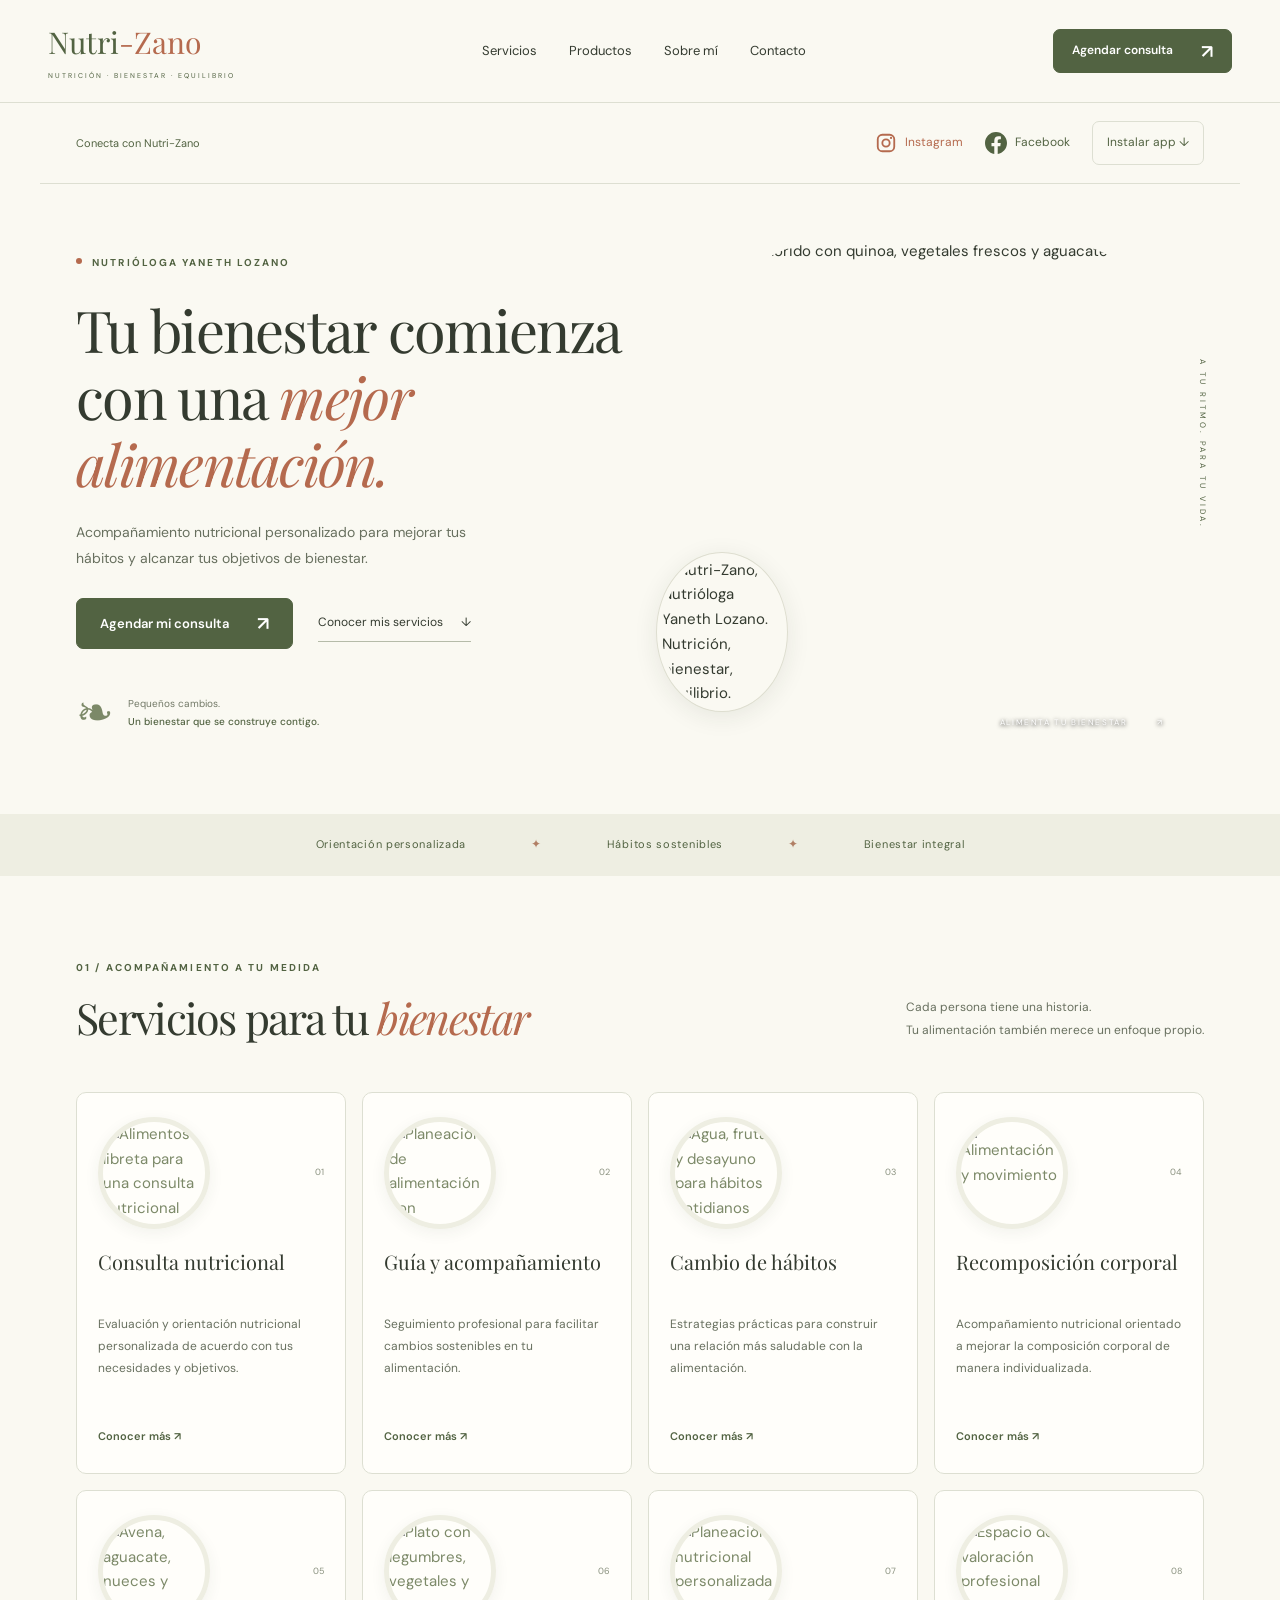
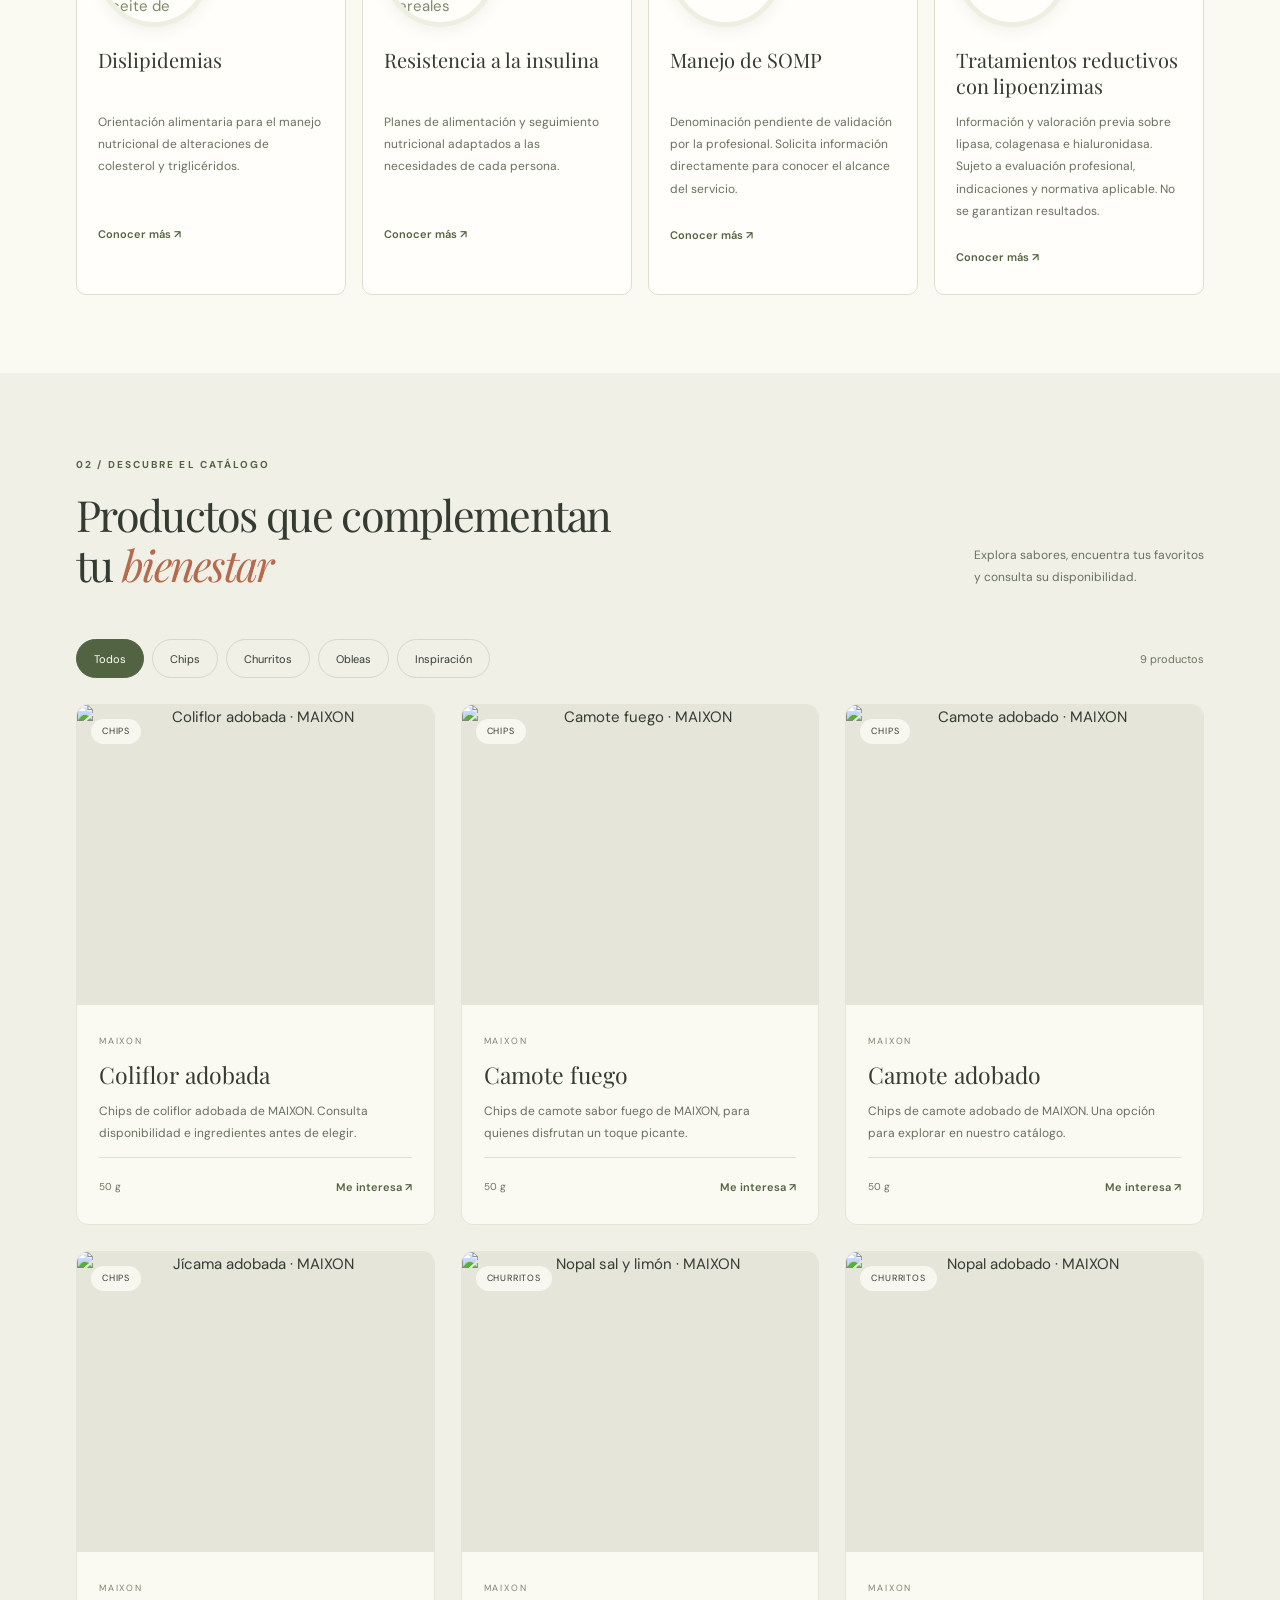
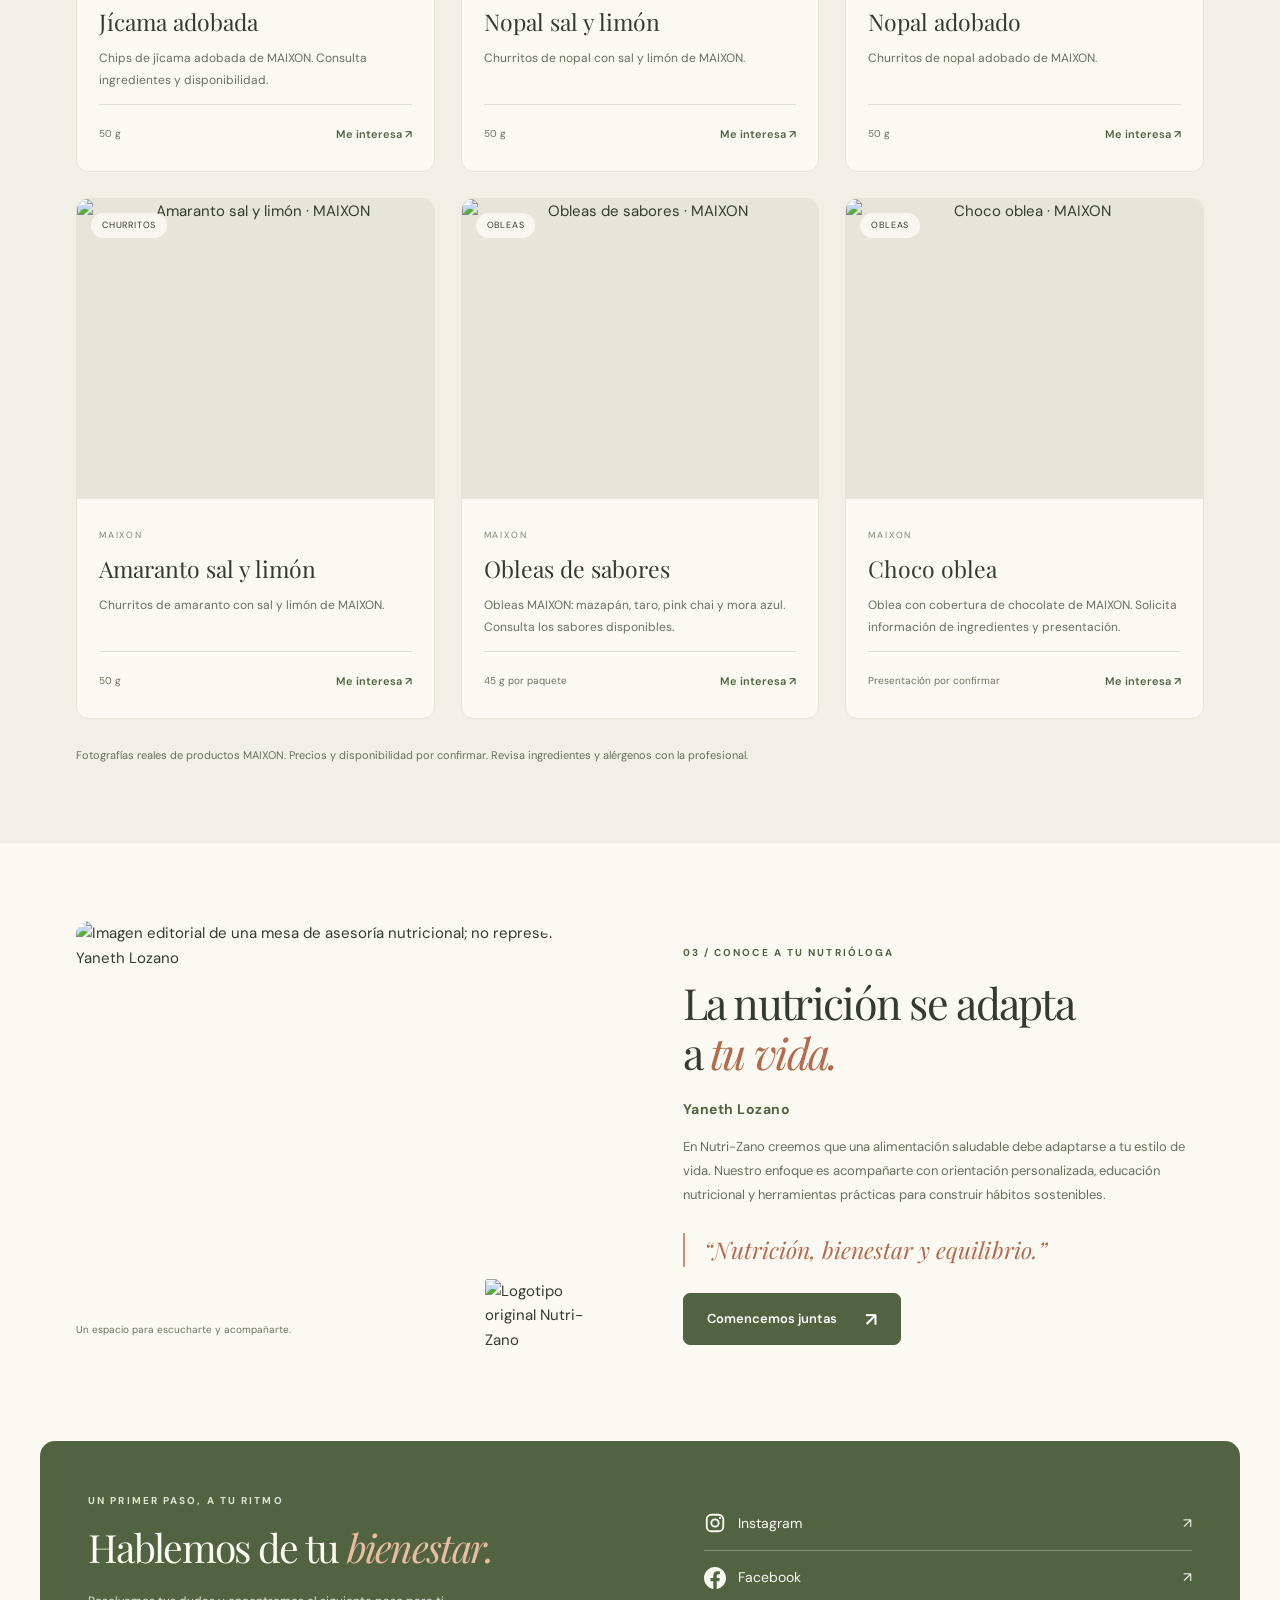
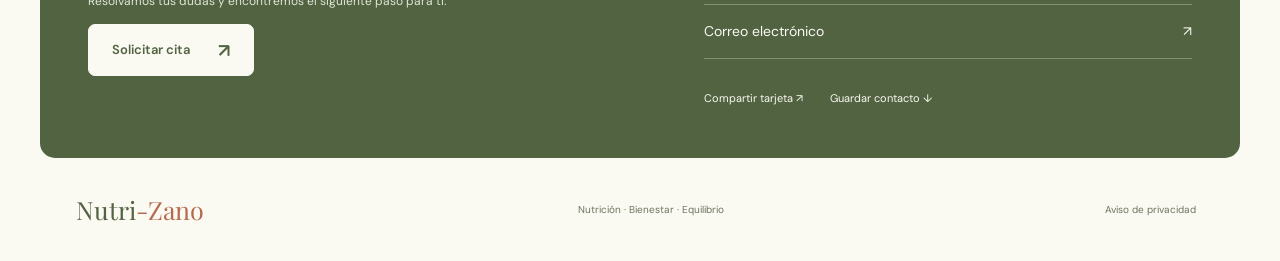
==== index.html @ ad8aa4bb "Publicar tarjeta digital Nutri-Zano" ====
<!doctype html>
<html lang="es"><head><meta charset="UTF-8"><meta name="viewport" content="width=device-width,initial-scale=1"><meta name="theme-color" content="#5F704D"><title>Nutri-Zano | Nutrióloga Yaneth Lozano</title><meta name="description" content="Acompañamiento nutricional personalizado con Yaneth Lozano. Descubre nuestros servicios, explora el catálogo y solicita tu consulta."><meta property="og:title" content="Nutri-Zano · Nutrición, bienestar y equilibrio"><meta property="og:description" content="Tu bienestar comienza con una mejor alimentación. Conoce a la nutrióloga Yaneth Lozano."><meta property="og:type" content="website"><meta property="og:locale" content="es_MX"><meta property="og:image" content="https://logotipodenombres.github.io/nutri-zano/assets/logo.webp"><link rel="icon" href="assets/logo.webp"><link rel="stylesheet" href="styles.css"><script defer src="config.js"></script><script defer src="data.js"></script><script defer src="app.js"></script><link rel="manifest" href="manifest.webmanifest"><link rel="apple-touch-icon" href="assets/icon-192.png"><meta name="apple-mobile-web-app-capable" content="yes"><meta name="apple-mobile-web-app-status-bar-style" content="default"><meta name="apple-mobile-web-app-title" content="Nutri-Zano"><script defer src="install.js"></script><meta property="og:url" content="https://logotipodenombres.github.io/nutri-zano/"></head>
<body><a class="skip" href="#contenido">Saltar al contenido</a>
<header><a class="wordmark" href="#inicio" aria-label="Nutri-Zano, inicio">Nutri<span>-Zano</span><small>NUTRICIÓN · BIENESTAR · EQUILIBRIO</small></a><nav aria-label="Navegación principal"><a href="#servicios">Servicios</a><a href="#productos">Productos</a><a href="#sobre-mi">Sobre mí</a><a href="#contacto">Contacto</a></nav><button class="btn small" data-book>Agendar consulta <span>↗</span></button></header>
<div class="social-start wrap" aria-label="Redes sociales"><span>Conecta con Nutri-Zano</span><a data-social="instagram" target="_blank" rel="noopener noreferrer"><svg viewBox="0 0 24 24" aria-hidden="true"><rect x="3" y="3" width="18" height="18" rx="5" fill="none" stroke="currentColor" stroke-width="2"/><circle cx="12" cy="12" r="4" fill="none" stroke="currentColor" stroke-width="2"/><circle cx="17.5" cy="6.5" r="1.2" fill="currentColor"/></svg><span>Instagram</span></a><a data-social="facebook" target="_blank" rel="noopener noreferrer"><svg viewBox="0 0 24 24" aria-hidden="true"><path fill="currentColor" d="M24 12.073C24 5.405 18.627 0 12 0S0 5.405 0 12.073C0 18.1 4.388 23.094 10.125 24v-8.437H7.078v-3.49h3.047V9.413c0-3.025 1.792-4.697 4.533-4.697 1.312 0 2.686.236 2.686.236v2.972h-1.513c-1.49 0-1.956.931-1.956 1.887v2.262h3.328l-.532 3.49h-2.796V24C19.612 23.094 24 18.1 24 12.073Z"/></svg><span>Facebook</span></a><button class="install-top" data-install>Instalar app <span aria-hidden="true">↓</span></button></div><main id="contenido"><section class="hero wrap" id="inicio"><div class="hero-copy"><span class="eyebrow"><span class="dot"></span> NUTRIÓLOGA YANETH LOZANO</span><h1>Tu bienestar comienza con una <em>mejor alimentación.</em></h1><p>Acompañamiento nutricional personalizado para mejorar tus hábitos y alcanzar tus objetivos de bienestar.</p><div class="actions"><button class="btn" data-book>Agendar mi consulta <span>↗</span></button><a class="text-link" href="#servicios">Conocer mis servicios <span>↓</span></a></div><div class="hero-note"><span class="leaf">❧</span><span>Pequeños cambios.<br><strong>Un bienestar que se construye contigo.</strong></span></div></div><div class="hero-art"><img class="hero-photo" src="assets/hero.webp" alt="Plato colorido con quinoa, vegetales frescos y aguacate" fetchpriority="high"><div class="photo-label">ALIMENTA TU BIENESTAR <span>↗</span></div><div class="brand-seal"><img src="assets/logo.webp" alt="Nutri-Zano, Nutrióloga Yaneth Lozano. Nutrición, bienestar, equilibrio."></div><span class="vertical-note">A TU RITMO. PARA TU VIDA.</span></div></section>
<div class="values"><span>Orientación personalizada</span><i>✦</i><span>Hábitos sostenibles</span><i>✦</i><span>Bienestar integral</span></div>
<section id="servicios" class="wrap section"><div class="section-heading"><div><span class="eyebrow">01 / ACOMPAÑAMIENTO A TU MEDIDA</span><h2>Servicios para tu <em>bienestar</em></h2></div><p>Cada persona tiene una historia.<br>Tu alimentación también merece un enfoque propio.</p></div><div id="services" class="services"></div></section>
<section id="productos" class="catalog section"><div class="wrap"><div class="section-heading"><div><span class="eyebrow">02 / DESCUBRE EL CATÁLOGO</span><h2>Productos que complementan<br>tu <em>bienestar</em></h2></div><p>Explora sabores, encuentra tus favoritos<br>y consulta su disponibilidad.</p></div><div class="catalog-toolbar"><div id="filters" class="filters" aria-label="Filtrar productos"></div><span id="product-count"></span></div><div id="products" class="products"></div><p class="catalog-note">Fotografías reales de productos MAIXON. Precios y disponibilidad por confirmar. Revisa ingredientes y alérgenos con la profesional.</p></div></section>
<section class="wrap section about" id="sobre-mi"><div class="about-visual"><img id="portrait" src="assets/consultation.webp" alt="Imagen editorial de una mesa de asesoría nutricional; no representa a Yaneth Lozano" loading="lazy"><span id="portrait-caption">Un espacio para escucharte y acompañarte.</span><img class="about-logo" src="assets/logo.webp" alt="Logotipo original Nutri-Zano" loading="lazy"></div><div class="about-copy"><span class="eyebrow">03 / CONOCE A TU NUTRIÓLOGA</span><h2>La nutrición se adapta<br>a <em>tu vida.</em></h2><h3>Yaneth Lozano</h3><p>En Nutri-Zano creemos que una alimentación saludable debe adaptarse a tu estilo de vida. Nuestro enfoque es acompañarte con orientación personalizada, educación nutricional y herramientas prácticas para construir hábitos sostenibles.</p><p class="quote">“Nutrición, bienestar y equilibrio.”</p><button class="btn" data-book>Comencemos juntas <span>↗</span></button></div></section>
<section class="contact wrap" id="contacto"><div><span class="eyebrow">UN PRIMER PASO, A TU RITMO</span><h2>Hablemos de tu <em>bienestar.</em></h2><p>Resolvamos tus dudas y encontremos el siguiente paso para ti.</p><button class="btn cream" data-book>Solicitar cita <span>↗</span></button></div><div class="contact-links"><a data-social="instagram" target="_blank" rel="noopener noreferrer"><span class="social-label"><svg viewBox="0 0 24 24" aria-hidden="true"><rect x="3" y="3" width="18" height="18" rx="5" fill="none" stroke="currentColor" stroke-width="2"/><circle cx="12" cy="12" r="4" fill="none" stroke="currentColor" stroke-width="2"/><circle cx="17.5" cy="6.5" r="1.2" fill="currentColor"/></svg>Instagram</span><span>↗</span></a><a data-social="facebook" target="_blank" rel="noopener noreferrer"><span class="social-label"><svg viewBox="0 0 24 24" aria-hidden="true"><path fill="currentColor" d="M24 12.073C24 5.405 18.627 0 12 0S0 5.405 0 12.073C0 18.1 4.388 23.094 10.125 24v-8.437H7.078v-3.49h3.047V9.413c0-3.025 1.792-4.697 4.533-4.697 1.312 0 2.686.236 2.686.236v2.972h-1.513c-1.49 0-1.956.931-1.956 1.887v2.262h3.328l-.532 3.49h-2.796V24C19.612 23.094 24 18.1 24 12.073Z"/></svg>Facebook</span><span>↗</span></a><a data-email>Correo electrónico <span>↗</span></a><div class="contact-tools"><button id="share">Compartir tarjeta ↗</button><a href="contacto.vcf" download>Guardar contacto ↓</a></div></div></section>
<footer class="wrap"><a class="wordmark" href="#inicio">Nutri<span>-Zano</span></a><span>Nutrición · Bienestar · Equilibrio</span><button class="plain" id="privacy-open">Aviso de privacidad</button></footer></main>
<div class="mobile-book"><button class="btn" data-book>Agendar consulta ↗</button><button class="btn install-mobile" data-install><svg viewBox="0 0 24 24" fill="none" stroke="currentColor" stroke-width="1.7" aria-hidden="true"><path d="M12 3v12m-5-5 5 5 5-5M4 16v5h16v-5"/></svg>Instalar app</button></div><div id="toast" role="status" aria-live="polite"></div>
<dialog id="detail"><button class="close" aria-label="Cerrar detalle">×</button><div id="detail-body"></div></dialog>
<dialog id="appointment"><button class="close" aria-label="Cerrar formulario">×</button><span class="eyebrow">TU PRIMER PASO</span><h2>Comienza tu camino<br>hacia el <em>bienestar</em></h2><p class="muted">Cuéntanos lo necesario para preparar tu solicitud. La cita queda pendiente de confirmación.</p><form id="booking-form"><div class="form-grid"><label>Nombre completo<input name="nombre" autocomplete="name" required maxlength="100"></label><label>Teléfono de contacto<input name="telefono" type="tel" autocomplete="tel" required pattern="[+0-9 ()-]{7,25}" maxlength="25" title="Introduce entre 7 y 25 caracteres: números, espacios, +, guiones o paréntesis."></label><label class="full">Correo electrónico <small>(opcional)</small><input name="correo" type="email" autocomplete="email" maxlength="150"></label><label class="full">¿Cuál es el motivo principal de tu consulta?<select name="motivo" required><option value="">Selecciona una opción</option><option>Consulta nutricional general</option><option>Quiero mejorar mis hábitos alimenticios</option><option>Recomposición corporal</option><option>Dislipidemias</option><option>Resistencia a la insulina</option><option>Manejo de SOMP</option><option>Información sobre tratamientos reductivos</option><option>Seguimiento nutricional</option><option>Otro motivo</option></select></label><label class="full" id="other-field" hidden>Otro motivo <small>(opcional; evita detalles clínicos)</small><textarea name="otro" maxlength="300"></textarea></label><label>¿Es tu primera consulta?<select name="primera" required><option value="">Selecciona</option><option>Sí</option><option>No, ya soy paciente</option></select></label><label>¿Alguien te recomendó?<select name="recomendacion" required><option value="">Selecciona</option><option>Sí</option><option>No</option><option>La encontré en redes sociales</option></select></label><label class="full" id="referral-field" hidden>¿Quién te recomendó? <small>(opcional)</small><input name="persona" maxlength="100"></label><label>¿Qué día prefieres?<input name="fecha" type="date" required></label><label>¿En qué horario?<select name="horario" required><option value="">Selecciona</option><option>Mañana</option><option>Tarde</option><option>Cualquier horario disponible</option></select></label></div><label class="consent"><input name="consentimiento" type="checkbox" required><span>He leído el <button type="button" class="inline-link" id="privacy-form">aviso de privacidad</button> y acepto preparar y enviar esta solicitud por el canal de contacto elegido.</span></label><button type="submit" class="btn full-btn">Revisar solicitud <span>→</span></button><p class="fine">Tus datos permanecen en esta pantalla hasta que decidas copiarlos y enviarlos. No se guardan en este sitio.</p></form><div id="review" hidden><h3>Revisa tus datos</h3><dl id="review-data"></dl><p>Para proteger tus datos, el motivo de consulta no se agrega a enlaces. Copia la solicitud y pégala en tu correo.</p><div class="actions"><button id="edit-request" class="btn outline">Editar</button><button id="copy-request" class="btn">Copiar solicitud</button></div><a id="send-request" class="btn full-btn" href="#">Enviar solicitud de cita ↗</a><p id="send-status" class="fine" role="status">Se abrirá tu aplicación de correo. Debes pegar la solicitud y enviarla allí. Tu cita no se reserva automáticamente.</p><details><summary>Ver texto para copiar manualmente</summary><textarea id="request-text" readonly aria-label="Texto de la solicitud"></textarea></details></div></dialog>
<dialog id="privacy"><button class="close" aria-label="Cerrar aviso de privacidad">×</button><span class="eyebrow">TU INFORMACIÓN</span><h2>Aviso de <em>privacidad</em></h2><p>Nutri-Zano, a través de Yaneth Lozano, utiliza los datos que decidas enviar para responder a tu solicitud de información o consulta y coordinar su confirmación.</p><p>Este sitio no almacena formularios, no utiliza analítica publicitaria ni envía automáticamente tus datos. El nombre, teléfono, correo opcional y preferencias se mantienen temporalmente en la pantalla. El motivo de consulta puede revelar información de salud: evita incluir expedientes o detalles clínicos.</p><p>Al copiar la solicitud y enviarla mediante tu proveedor de correo o WhatsApp, esos servicios tratarán la información conforme a sus propias políticas. Puedes omitir detalles opcionales y conversar directamente con la profesional.</p><p>Para solicitar acceso, corrección o eliminación de la información enviada, o revocar tu consentimiento, escribe a <a data-email>Lozanojaneth720@gmail.com</a>.</p><p class="fine">Aviso inicial para esta versión. Domicilio del responsable, plazos de conservación y procedimientos completos pendientes de validación por la profesional antes de su publicación pública.</p></dialog>
<dialog id="install-help"><button class="close" aria-label="Cerrar instrucciones">×</button><span class="eyebrow">NUTRI-ZANO EN TU CELULAR</span><h2>Tu bienestar,<br><em>a un toque.</em></h2><img src="assets/icon-192.png" class="install-icon" alt="Icono Nutri-Zano"><div id="install-instructions"></div><p class="fine">La app abre esta tarjeta digital desde la pantalla de inicio de tu celular. No necesitas una tienda de aplicaciones.</p></dialog></body></html>
---- styles.css ----
@import url('https://fonts.googleapis.com/css2?family=DM+Sans:wght@400;500;600;700&family=Playfair+Display:ital,wght@0,400;0,500;0,600;1,400;1,500&display=swap');
:root{--cream:#faf9f2;--olive:#526342;--sage:#7c8968;--terra:#b56a4e;--ink:#343b30;--line:#dddfd2;--serif:'Playfair Display',Georgia,serif;--sans:'DM Sans',Arial,sans-serif}*{box-sizing:border-box}html{scroll-behavior:smooth;scroll-padding-top:90px}body{margin:0;background:var(--cream);color:var(--ink);font:15px/1.65 var(--sans)}button,input,select,textarea{font:inherit}button,a{-webkit-tap-highlight-color:transparent}button{cursor:pointer}a{color:inherit;text-decoration:none}button{color:inherit}img{max-width:100%;display:block}button:focus-visible,a:focus-visible,input:focus-visible,select:focus-visible,textarea:focus-visible,summary:focus-visible{outline:3px solid var(--terra);outline-offset:4px}button:disabled{opacity:.6;cursor:wait}[hidden]{display:none!important}.wrap{max-width:1200px;margin:auto;padding-left:36px;padding-right:36px}header{max-width:1344px;margin:auto;display:flex;align-items:center;justify-content:space-between;padding:22px 48px;border-bottom:1px solid var(--line);gap:24px}.wordmark{font:30px var(--serif);color:var(--olive);white-space:nowrap}.wordmark span{color:var(--terra)}.wordmark small{display:block;font:7px var(--sans);letter-spacing:2px;margin-top:9px}nav{display:flex;gap:32px;font-size:13px}nav a:hover{color:var(--terra)}.btn{display:inline-flex;justify-content:center;align-items:center;gap:28px;min-height:50px;padding:14px 23px;border:1px solid var(--olive);border-radius:7px;background:var(--olive);color:white;font-size:13px;font-weight:600;transition:transform .2s,background .2s}.btn:hover{background:#3e5033;transform:translateY(-2px)}.btn span{font-size:19px;line-height:1}.btn.small{font-size:12px;min-height:44px;padding:10px 18px}.eyebrow{font-size:10px;letter-spacing:2.1px;font-weight:700;color:var(--olive)}.dot{display:inline-block;width:6px;height:6px;background:var(--terra);border-radius:50%;margin:0 6px 2px 0}h1,h2,h3,p{margin-top:0}h1,h2{font-family:var(--serif);font-weight:400;letter-spacing:-1.7px;line-height:1.17}h1{font-size:clamp(42px,4.5vw,63px);margin:22px 0}h2{font-size:clamp(32px,3.5vw,43px);margin:13px 0 20px}em{font-weight:400;color:var(--terra)}p{color:#68705f;line-height:1.85}.hero{display:grid;grid-template-columns:1.1fr 1fr;gap:65px;align-items:center;padding-top:55px;padding-bottom:65px}.hero-copy>p{max-width:440px;font-size:14px}.actions{display:flex;align-items:center;gap:25px;flex-wrap:wrap;margin-top:26px}.text-link{font-size:12px;border-bottom:1px solid #b5bba9;padding:8px 0}.text-link span{margin-left:15px}.hero-note{display:flex;align-items:center;gap:14px;margin-top:37px;font-size:10px;color:#727967;line-height:1.8}.hero-note strong{font-weight:500;color:var(--olive)}.leaf{font:45px Georgia;color:var(--sage)}.hero-art{position:relative;padding-right:21px}.hero-photo{width:100%;height:510px;object-fit:cover;border-radius:140px 140px 18px 18px}.brand-seal{position:absolute;bottom:37px;left:-42px;width:132px;background:var(--cream);padding:5px;border-radius:50%;box-shadow:0 5px 25px #26312316;border:1px solid #deded0;overflow:hidden}.brand-seal img{border-radius:50%}.photo-label{position:absolute;bottom:20px;right:40px;font-size:8px;letter-spacing:1.6px;color:#fff;text-shadow:0 1px 4px #000;display:flex;gap:30px}.vertical-note{writing-mode:vertical-rl;position:absolute;right:-5px;top:120px;font-size:8px;letter-spacing:2.8px;color:var(--olive)}.values{display:flex;justify-content:center;gap:65px;background:#eeeee2;padding:21px;font-size:11px;letter-spacing:.7px;color:var(--olive)}.values i{font-size:12px;color:#b17f65;font-style:normal}.section{padding-top:78px;padding-bottom:78px}.section-heading{display:flex;align-items:end;justify-content:space-between;gap:32px;margin-bottom:30px}.section-heading p{font-size:12px;max-width:310px;margin-bottom:21px}.services{display:grid;grid-template-columns:repeat(4,1fr);gap:16px}.service{border:1px solid var(--line);border-radius:10px;padding:24px 21px;background:#fffefa;transition:transform .25s,border-color .25s}.service:hover{transform:translateY(-4px);border-color:var(--sage)}.service-top{display:flex;justify-content:space-between;color:var(--sage);margin-bottom:24px}.service-top svg{width:26px;height:26px;fill:none;stroke:currentColor;stroke-width:1.3}.service-top span{font-size:9px;color:#89907e}.service h3{font:20px/1.3 var(--serif);min-height:52px;margin-bottom:12px}.service p{font-size:12px;margin-bottom:22px;min-height:88px}.service button{border:0;background:none;color:var(--olive);padding:4px 0;font-size:11px;font-weight:600;text-align:left}.service button span{margin-left:8px}.catalog{background:#f0f0e7}.catalog-toolbar{display:flex;justify-content:space-between;align-items:center;gap:20px;margin:8px 0 26px}.filters{display:flex;flex-wrap:wrap;gap:8px}.filters button{border:1px solid #d4d8c8;background:transparent;padding:8px 17px;border-radius:30px;font-size:11px;min-height:39px}.filters button.active{background:var(--olive);border-color:var(--olive);color:white}#product-count{font-size:11px;white-space:nowrap;color:#6c745f}.products{display:grid;grid-template-columns:repeat(3,1fr);gap:26px}.product{background:var(--cream);border-radius:12px;overflow:hidden;border:1px solid #e3e5d7}.product-photo{width:100%;padding:0;border:0;position:relative;display:block;background:#e5e5d9;overflow:hidden}.product-photo>img{width:100%;height:300px;object-fit:cover;transition:transform .5s}.product-photo:hover>img{transform:scale(1.045)}.product-tag{position:absolute;top:14px;left:14px;background:#faf9f2ee;border-radius:20px;padding:5px 11px;font-size:9px;letter-spacing:.8px}.product-info{padding:22px}.product-info .meta{font-size:9px;letter-spacing:1.8px;color:#7d856f;text-transform:uppercase}.product h3{font:23px var(--serif);margin:7px 0 10px}.product p{font-size:12px;min-height:45px}.product-bottom{display:flex;justify-content:space-between;align-items:center;gap:10px;border-top:1px solid var(--line);padding-top:14px}.product-bottom span{font-size:10px;color:#6c745f}.product-bottom button{border:0;background:transparent;font-size:11px;color:var(--olive);font-weight:600;padding:6px 0}.catalog-note{font-size:11px;margin:26px 0 0}.about{display:grid;grid-template-columns:1fr 1fr;gap:85px;align-items:center}.about-visual{position:relative;padding-bottom:24px}.about-visual>img:first-child{height:390px;width:100%;object-fit:cover;border-radius:14px 100px 14px 14px}.about-visual>span{font-size:10px;color:#6c745f;display:block;margin-top:11px}.about-logo{position:absolute;right:-25px;bottom:3px;width:145px;border:7px solid var(--cream);border-radius:10px}.about-copy h3{font-size:14px;letter-spacing:.5px;color:var(--olive)}.about-copy p{font-size:13px}.about-copy .quote{font:italic 23px/1.5 var(--serif);color:var(--terra);border-left:2px solid #d68e70;padding-left:19px;margin:26px 0}.contact{background:var(--olive);color:var(--cream);display:grid;grid-template-columns:1.1fr 1fr;gap:80px;padding:46px 48px;border-radius:15px}.contact h2{font-size:39px}.contact em{color:#e8bda0}.contact .eyebrow,.contact p{color:#e0e6d6}.contact p{font-size:12px}.cream{background:var(--cream);color:var(--olive);border-color:var(--cream)}.cream:hover{background:#e5e8dc}.contact-links{padding-top:10px}.contact-links>a{display:flex;justify-content:space-between;border-bottom:1px solid #809071;padding:15px 0;font-size:14px}.contact-links>a:hover{color:#edc3aa}.contact-tools{display:flex;gap:27px;margin-top:25px;align-items:center}.contact-tools button,.contact-tools a{color:var(--cream);font-size:11px;border:0;background:transparent;padding:5px 0}footer{display:flex;justify-content:space-between;align-items:center;padding-top:35px!important;padding-bottom:35px!important;gap:20px}footer .wordmark{font-size:25px}footer>span,footer button{font-size:10px;color:#6c745f}.plain{border:0;background:none;padding:8px}.mobile-book{display:none}dialog{padding:38px;border:1px solid var(--line);border-radius:18px;width:min(680px,calc(100% - 28px));max-height:90dvh;overflow:auto;background:var(--cream);color:var(--ink);box-shadow:0 20px 80px #1d271b33}dialog::backdrop{background:#202c22a6;backdrop-filter:blur(4px)}dialog h2{font-size:35px;padding-right:15px}.close{position:absolute;right:13px;top:10px;border:0;background:#eeeee4;border-radius:50%;height:35px;width:35px;font-size:25px}.muted{font-size:12px}.form-grid{display:grid;grid-template-columns:1fr 1fr;gap:16px}.form-grid label{font-size:12px;font-weight:600}.form-grid small{font-weight:400}.full{grid-column:1/-1}input,select,textarea{width:100%;display:block;border:1px solid #cbd0be;background:#fffef9;color:var(--ink);padding:11px 12px;min-height:45px;border-radius:6px;margin-top:6px;font-size:14px}textarea{resize:vertical;min-height:90px}.consent{display:flex;align-items:flex-start;gap:10px;font-size:11px;line-height:1.6;margin:23px 0}.consent input{width:18px;min-height:18px;margin:2px 0}.inline-link{padding:0;border:0;background:none;text-decoration:underline;color:var(--olive)}.full-btn{width:100%;margin-top:16px}.fine{font-size:11px;margin:14px 0 0}.outline{background:transparent;color:var(--olive)}.outline:hover{background:#e6eadf}#review dl{display:grid;grid-template-columns:1fr 1.4fr;font-size:12px}#review dt,#review dd{padding:8px 0;border-bottom:1px solid var(--line);margin:0;overflow-wrap:anywhere}#review dt{color:#6c745f}#review p{font-size:12px}#request-text{height:200px}details{margin-top:17px;font-size:12px}summary{cursor:pointer}#detail .detail-photo{width:100%;height:350px;object-fit:contain;background:#e9eade;border-radius:10px;margin:8px 0 22px}#detail h2{margin-top:12px}#detail p,#privacy p{font-size:13px}#detail .btn{margin-top:12px}#toast{position:fixed;bottom:28px;left:50%;transform:translateX(-50%);z-index:20;padding:12px 20px;border-radius:8px;background:var(--ink);color:white;box-shadow:0 5px 25px #0002;max-width:90%;font-size:12px;display:none}#toast.visible{display:block}.skip{position:fixed;top:-100px;left:12px;z-index:100;background:white;padding:14px}.skip:focus{top:10px}.reveal{animation:rise .5s both}@keyframes rise{from{opacity:0;transform:translateY(14px)}to{opacity:1;transform:none}}body:has(dialog[open]){overflow:hidden}
@media(min-width:1450px){.wrap{max-width:1280px}.hero-photo{height:550px}.hero{gap:85px}}
@media(max-width:1000px){header{padding:20px 28px}nav{gap:18px}.hero{gap:35px}.hero-photo{height:470px}h1{font-size:46px}.services{grid-template-columns:repeat(2,1fr)}.service p{min-height:44px}.service h3{min-height:0}.about{gap:45px}.contact{margin:0 30px;gap:35px}.product-photo>img{height:260px}.product-info{padding:17px}}
@media(max-width:700px){header{padding:17px 20px;flex-wrap:wrap;gap:16px}header .wordmark{font-size:26px}header .btn{font-size:10px;padding:8px 12px;gap:10px}header nav{order:3;width:100%;justify-content:space-between;font-size:12px;padding-top:9px;border-top:1px solid var(--line)}.wrap{padding-left:22px;padding-right:22px}.hero{grid-template-columns:1fr;padding-top:32px;padding-bottom:37px;gap:30px}.hero-copy{max-width:500px}.eyebrow{font-size:9px;letter-spacing:1.6px}h1{font-size:43px;letter-spacing:-1.5px;margin:18px 0}.hero-copy>p{font-size:13px}.actions{gap:18px;margin-top:22px}.btn{padding:13px 18px;font-size:12px;gap:20px}.text-link{font-size:11px}.hero-note{margin-top:22px}.hero-art{padding-left:20px;padding-right:15px}.hero-photo{height:380px;border-radius:110px 110px 15px 15px}.brand-seal{width:110px;left:0;bottom:25px}.photo-label{font-size:7px;right:32px}.vertical-note{right:-2px}.values{gap:15px;padding:18px 10px;font-size:8px;letter-spacing:0}.values i{font-size:8px}.section{padding-top:48px;padding-bottom:48px}.section-heading{display:block;margin-bottom:24px}.section-heading h2{font-size:33px}.section-heading p{margin:0;font-size:12px}.services{gap:11px}.service{padding:20px 15px}.service h3{font-size:19px;min-height:49px}.service p{font-size:11px;min-height:91px}.service-top{margin-bottom:17px}.service button{font-size:10px}.catalog-toolbar{display:block}.filters{gap:7px}.filters button{padding:7px 13px;font-size:10px}#product-count{display:block;margin-top:15px}.products{grid-template-columns:repeat(2,1fr);gap:13px}.product-photo>img{height:220px}.product-info{padding:14px 12px}.product h3{font-size:20px;line-height:1.25;min-height:50px}.product p{font-size:11px;min-height:80px}.product-info .meta{font-size:8px}.product-bottom{display:block}.product-bottom span{display:block}.product-bottom button{display:block;margin-top:7px;font-size:11px}.product-tag{font-size:8px;top:10px;left:10px;padding:4px 9px}.about{grid-template-columns:1fr;gap:30px}.about-visual{padding-right:15px}.about-visual>img:first-child{height:320px}.about-logo{right:0}.contact{margin:0 18px;padding:32px 25px;grid-template-columns:1fr;gap:22px}.contact h2{font-size:34px}.contact-tools{justify-content:space-between;gap:12px}footer{flex-wrap:wrap;padding-bottom:105px!important;gap:15px}footer>span{font-size:9px}.mobile-book{display:block;position:fixed;bottom:0;left:0;right:0;z-index:5;background:#faf9f2ed;border-top:1px solid var(--line);padding:10px 20px calc(10px + env(safe-area-inset-bottom));backdrop-filter:blur(8px)}.mobile-book .btn{width:100%;min-height:45px}#toast{bottom:90px}dialog{padding:30px 22px}dialog h2{font-size:29px}.form-grid{grid-template-columns:1fr}.full{grid-column:auto}input,select,textarea{font-size:16px}#detail .detail-photo{height:300px}}
@media(max-width:700px){header>.btn{display:none}.hero .actions{gap:12px}.hero .text-link{font-size:10px}.hero .text-link span{margin-left:5px}.service p,.product p{font-size:12px}.hero-note{font-size:11px}}
@media(prefers-reduced-motion:reduce){html{scroll-behavior:auto}*,*::before,*::after{animation:none!important;transition:none!important}}
.social-start{display:flex;align-items:center;gap:22px;padding-top:18px;padding-bottom:18px;border-bottom:1px solid var(--line)}.social-start>span{font-size:11px;color:var(--olive);margin-right:auto}.social-start a{display:flex;align-items:center;gap:8px;font-size:12px;color:var(--olive);min-height:44px}.social-start a[data-social=instagram]{color:var(--terra)}.social-start svg,.social-label svg{width:22px;height:22px;flex-shrink:0}.social-label{display:flex;align-items:center;gap:12px}.install-top{min-height:44px;border:1px solid var(--line);background:transparent;border-radius:7px;color:var(--olive);padding:8px 14px;font-size:12px}.service-top{align-items:center;margin-bottom:20px}.service-image{width:112px;height:112px;border-radius:50%;object-fit:cover;border:5px solid #eeeee2;box-shadow:0 4px 15px #343b3010}.install-icon{width:100px;height:100px;border-radius:22px;margin:18px 0}.install-mobile svg{width:19px;height:19px;flex-shrink:0}.install-mobile{background:var(--cream);color:var(--olive)}.install-mobile:hover{background:#e6eadf}
@media(max-width:700px){.social-start{gap:12px;flex-wrap:wrap;padding-top:9px;padding-bottom:9px}.social-start>span{display:none}.social-start a{font-size:11px;gap:6px}.social-start .install-top{margin-left:auto;font-size:10px;padding:6px 9px}.social-start svg{width:20px;height:20px}.mobile-book{display:flex;gap:9px}.mobile-book .btn{width:auto;flex:1;padding:10px 8px;gap:7px;font-size:11px}.service-image{width:92px;height:92px}.service-top{gap:4px}.service-top>span{font-size:8px}}
@media(max-width:380px){.services{grid-template-columns:1fr}.service h3,.service p{min-height:0}.service{padding:23px}.service-top{justify-content:space-between}.service-image{width:108px;height:108px}}
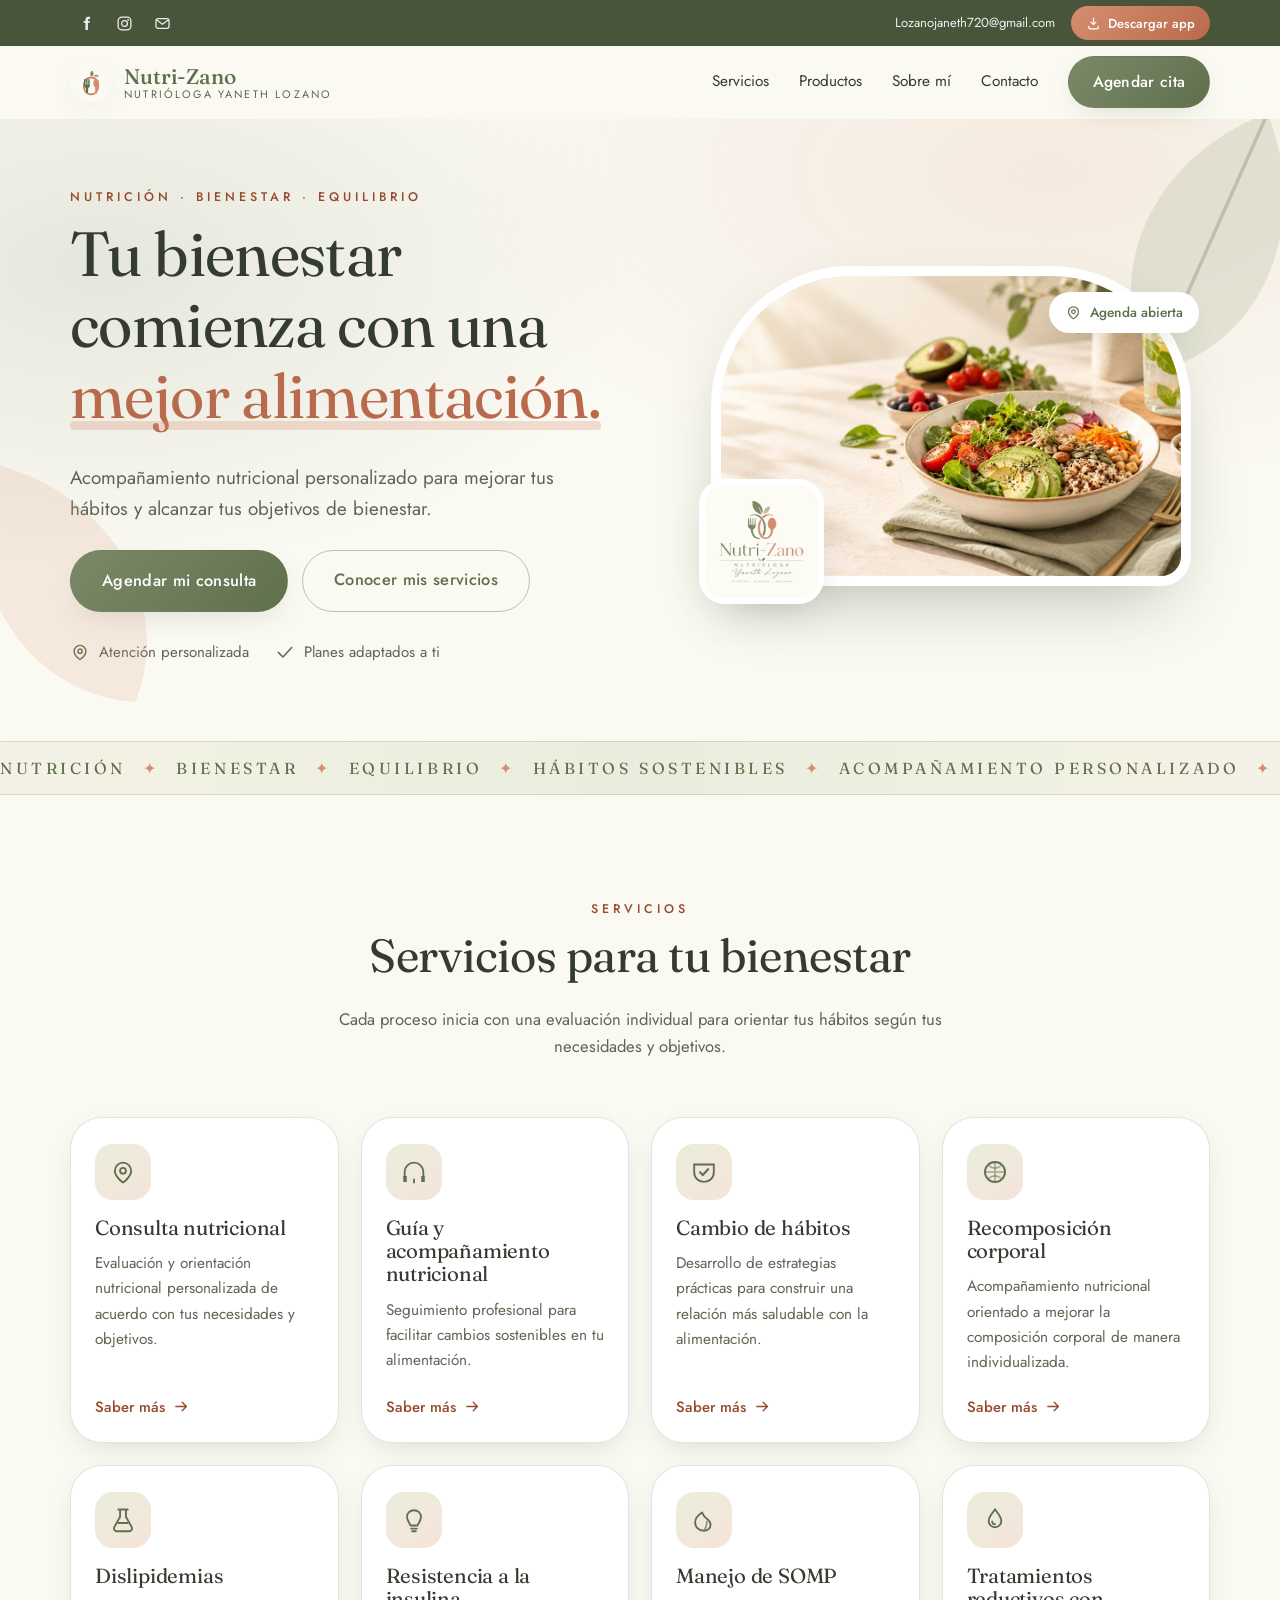
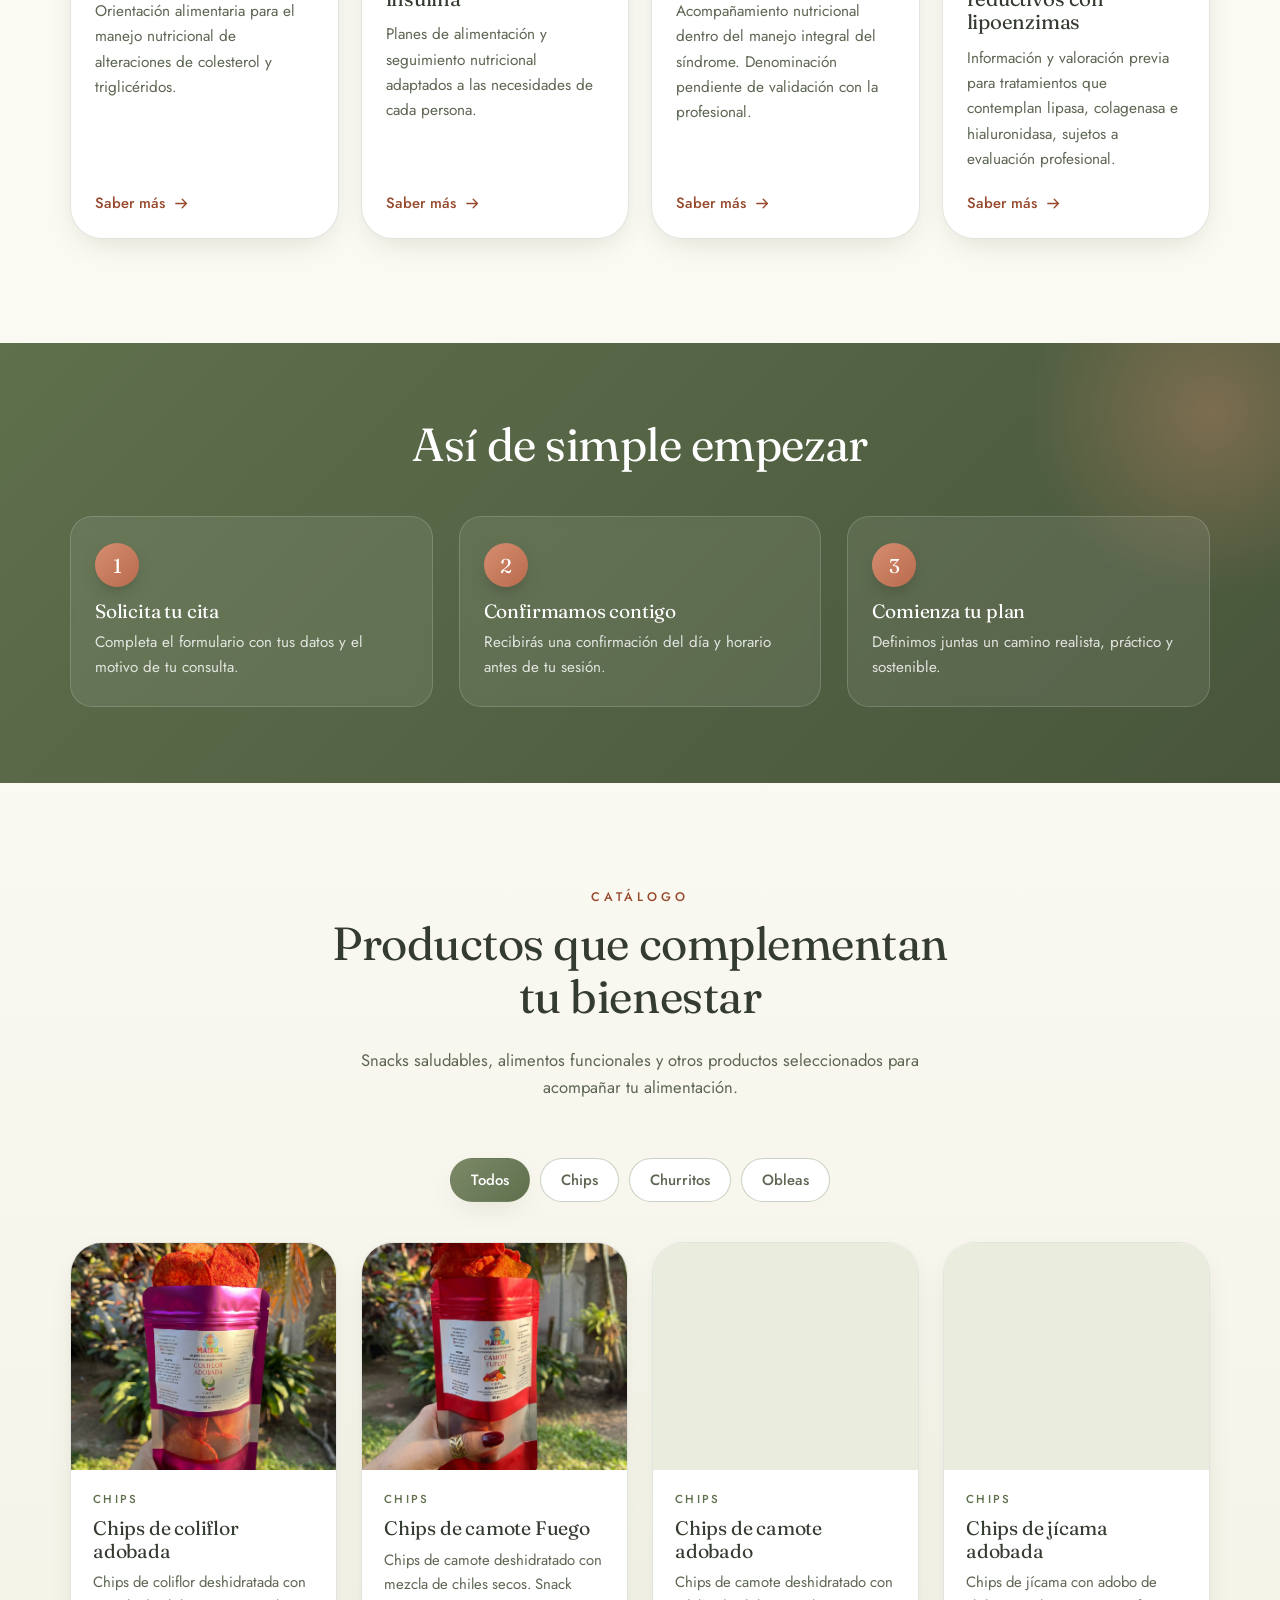
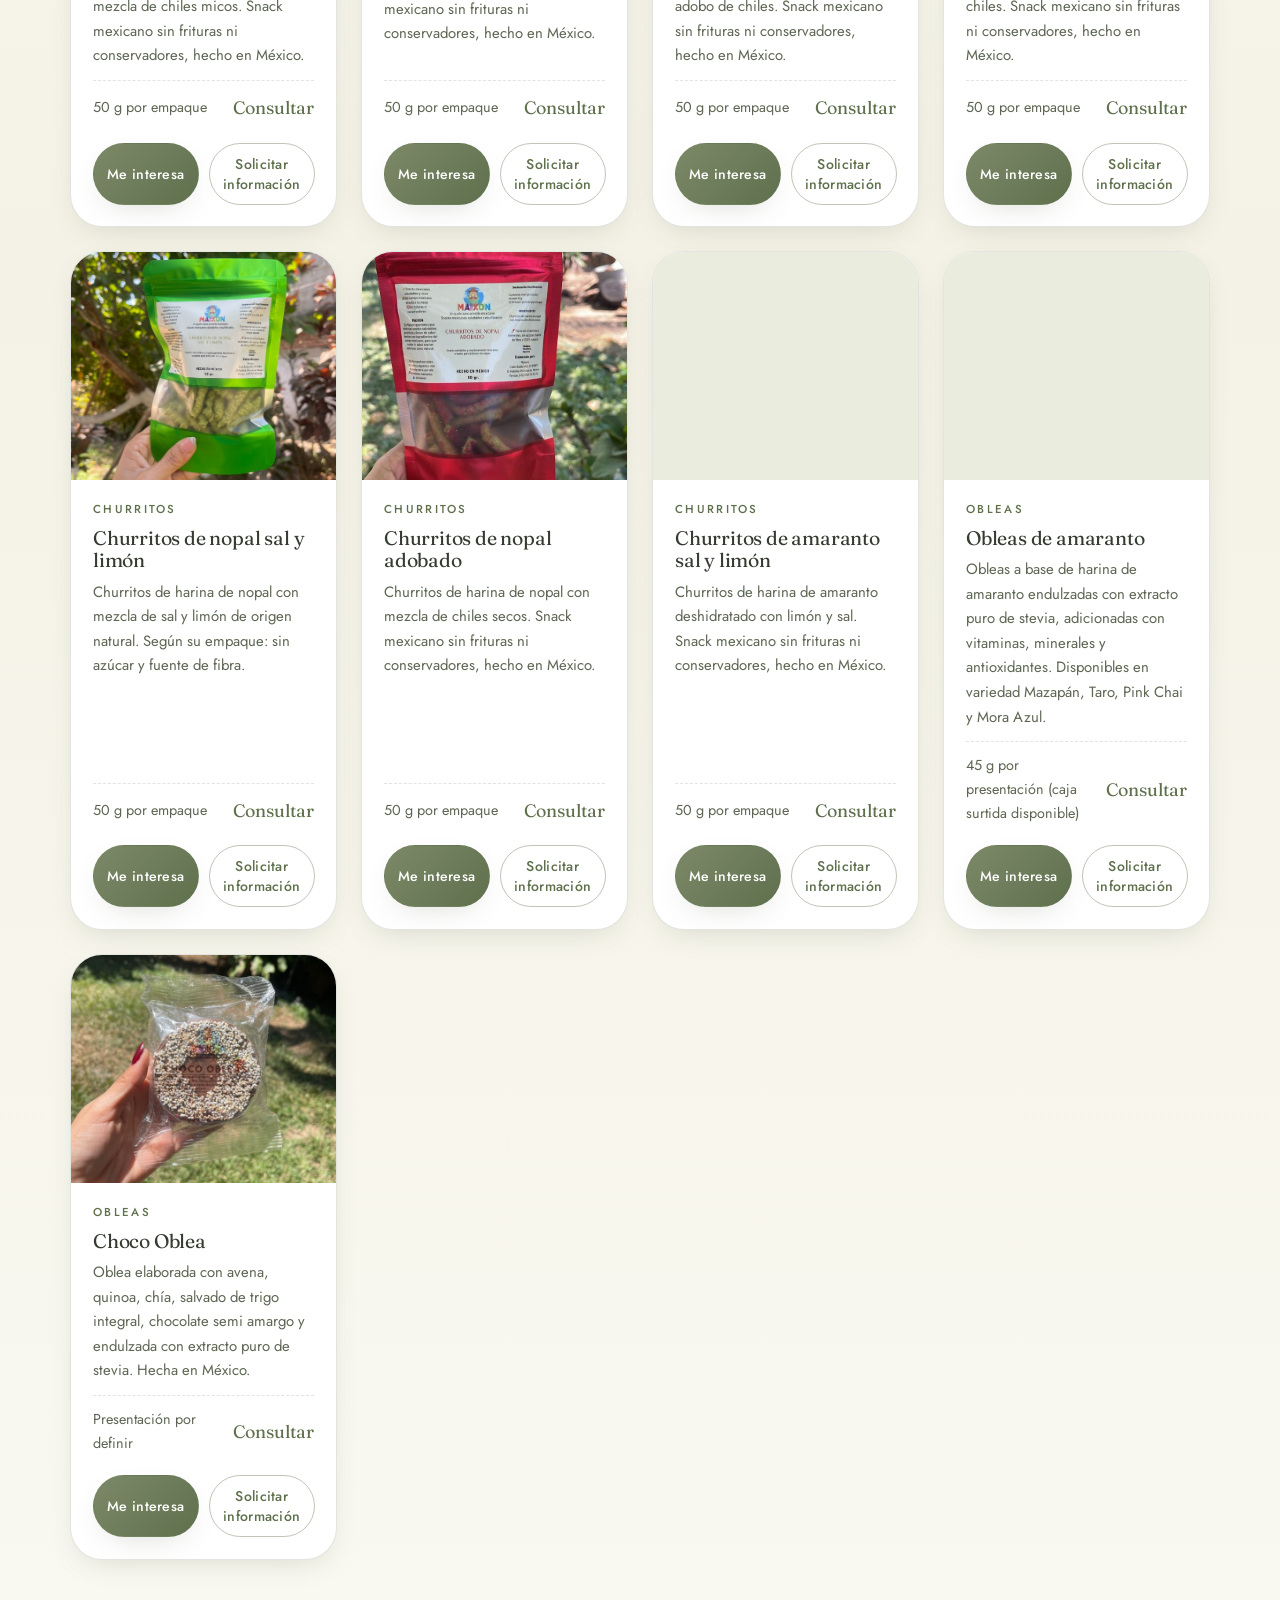
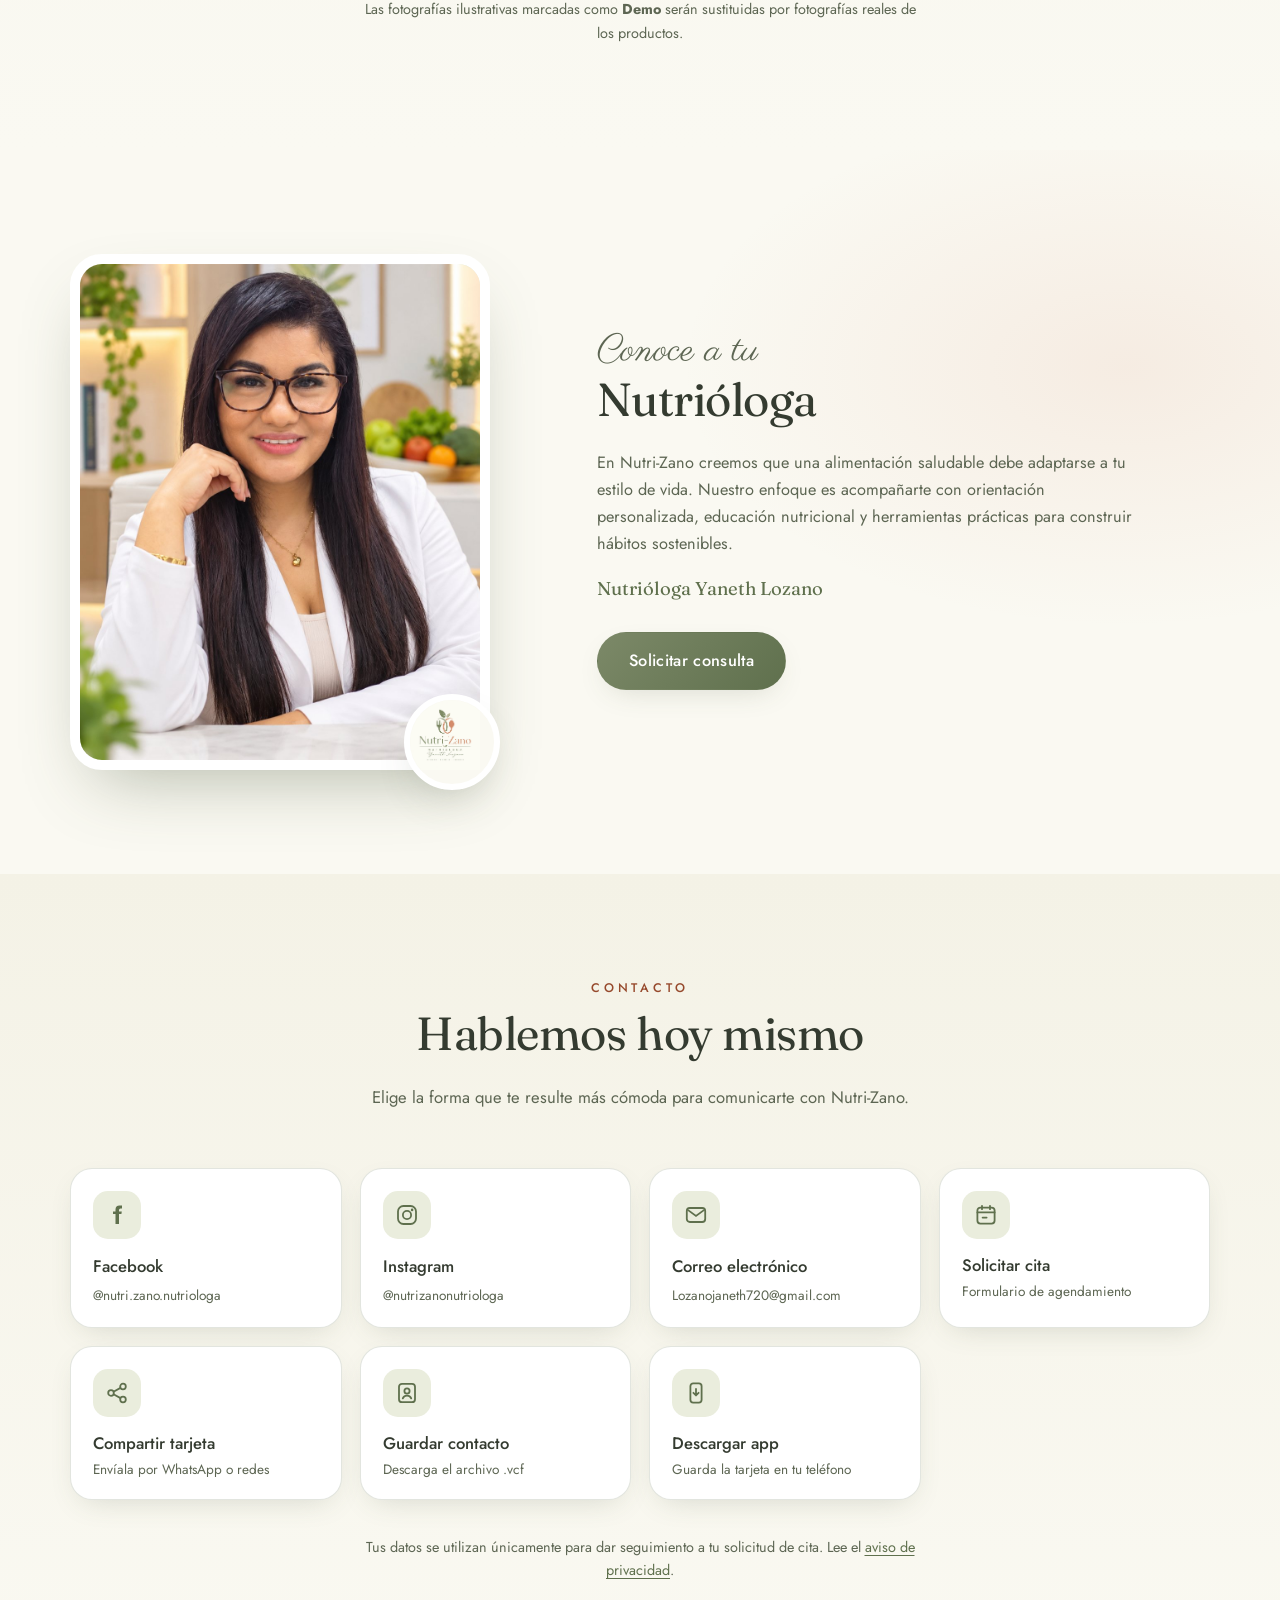
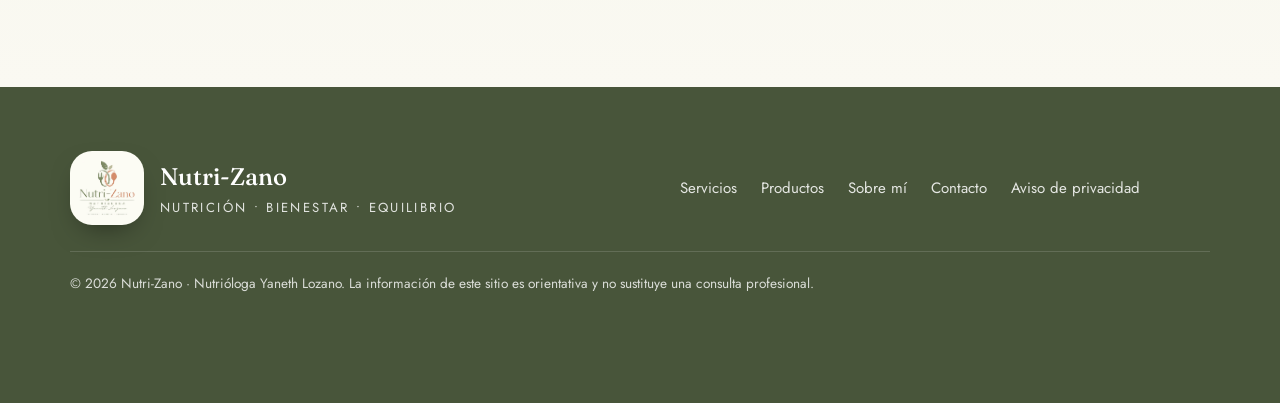
==== commit 43a348c2: "Actualizar sitio: portada con foto real, instalacion como app, barra de redes y catalogo con fotos M" ====
--- a/index.html
+++ b/index.html
@@ -1,17 +1,542 @@
-<!doctype html>
-<html lang="es"><head><meta charset="UTF-8"><meta name="viewport" content="width=device-width,initial-scale=1"><meta name="theme-color" content="#5F704D"><title>Nutri-Zano | Nutrióloga Yaneth Lozano</title><meta name="description" content="Acompañamiento nutricional personalizado con Yaneth Lozano. Descubre nuestros servicios, explora el catálogo y solicita tu consulta."><meta property="og:title" content="Nutri-Zano · Nutrición, bienestar y equilibrio"><meta property="og:description" content="Tu bienestar comienza con una mejor alimentación. Conoce a la nutrióloga Yaneth Lozano."><meta property="og:type" content="website"><meta property="og:locale" content="es_MX"><meta property="og:image" content="https://logotipodenombres.github.io/nutri-zano/assets/logo.webp"><link rel="icon" href="assets/logo.webp"><link rel="stylesheet" href="styles.css"><script defer src="config.js"></script><script defer src="data.js"></script><script defer src="app.js"></script><link rel="manifest" href="manifest.webmanifest"><link rel="apple-touch-icon" href="assets/icon-192.png"><meta name="apple-mobile-web-app-capable" content="yes"><meta name="apple-mobile-web-app-status-bar-style" content="default"><meta name="apple-mobile-web-app-title" content="Nutri-Zano"><script defer src="install.js"></script><meta property="og:url" content="https://logotipodenombres.github.io/nutri-zano/"></head>
-<body><a class="skip" href="#contenido">Saltar al contenido</a>
-<header><a class="wordmark" href="#inicio" aria-label="Nutri-Zano, inicio">Nutri<span>-Zano</span><small>NUTRICIÓN · BIENESTAR · EQUILIBRIO</small></a><nav aria-label="Navegación principal"><a href="#servicios">Servicios</a><a href="#productos">Productos</a><a href="#sobre-mi">Sobre mí</a><a href="#contacto">Contacto</a></nav><button class="btn small" data-book>Agendar consulta <span>↗</span></button></header>
-<div class="social-start wrap" aria-label="Redes sociales"><span>Conecta con Nutri-Zano</span><a data-social="instagram" target="_blank" rel="noopener noreferrer"><svg viewBox="0 0 24 24" aria-hidden="true"><rect x="3" y="3" width="18" height="18" rx="5" fill="none" stroke="currentColor" stroke-width="2"/><circle cx="12" cy="12" r="4" fill="none" stroke="currentColor" stroke-width="2"/><circle cx="17.5" cy="6.5" r="1.2" fill="currentColor"/></svg><span>Instagram</span></a><a data-social="facebook" target="_blank" rel="noopener noreferrer"><svg viewBox="0 0 24 24" aria-hidden="true"><path fill="currentColor" d="M24 12.073C24 5.405 18.627 0 12 0S0 5.405 0 12.073C0 18.1 4.388 23.094 10.125 24v-8.437H7.078v-3.49h3.047V9.413c0-3.025 1.792-4.697 4.533-4.697 1.312 0 2.686.236 2.686.236v2.972h-1.513c-1.49 0-1.956.931-1.956 1.887v2.262h3.328l-.532 3.49h-2.796V24C19.612 23.094 24 18.1 24 12.073Z"/></svg><span>Facebook</span></a><button class="install-top" data-install>Instalar app <span aria-hidden="true">↓</span></button></div><main id="contenido"><section class="hero wrap" id="inicio"><div class="hero-copy"><span class="eyebrow"><span class="dot"></span> NUTRIÓLOGA YANETH LOZANO</span><h1>Tu bienestar comienza con una <em>mejor alimentación.</em></h1><p>Acompañamiento nutricional personalizado para mejorar tus hábitos y alcanzar tus objetivos de bienestar.</p><div class="actions"><button class="btn" data-book>Agendar mi consulta <span>↗</span></button><a class="text-link" href="#servicios">Conocer mis servicios <span>↓</span></a></div><div class="hero-note"><span class="leaf">❧</span><span>Pequeños cambios.<br><strong>Un bienestar que se construye contigo.</strong></span></div></div><div class="hero-art"><img class="hero-photo" src="assets/hero.webp" alt="Plato colorido con quinoa, vegetales frescos y aguacate" fetchpriority="high"><div class="photo-label">ALIMENTA TU BIENESTAR <span>↗</span></div><div class="brand-seal"><img src="assets/logo.webp" alt="Nutri-Zano, Nutrióloga Yaneth Lozano. Nutrición, bienestar, equilibrio."></div><span class="vertical-note">A TU RITMO. PARA TU VIDA.</span></div></section>
-<div class="values"><span>Orientación personalizada</span><i>✦</i><span>Hábitos sostenibles</span><i>✦</i><span>Bienestar integral</span></div>
-<section id="servicios" class="wrap section"><div class="section-heading"><div><span class="eyebrow">01 / ACOMPAÑAMIENTO A TU MEDIDA</span><h2>Servicios para tu <em>bienestar</em></h2></div><p>Cada persona tiene una historia.<br>Tu alimentación también merece un enfoque propio.</p></div><div id="services" class="services"></div></section>
-<section id="productos" class="catalog section"><div class="wrap"><div class="section-heading"><div><span class="eyebrow">02 / DESCUBRE EL CATÁLOGO</span><h2>Productos que complementan<br>tu <em>bienestar</em></h2></div><p>Explora sabores, encuentra tus favoritos<br>y consulta su disponibilidad.</p></div><div class="catalog-toolbar"><div id="filters" class="filters" aria-label="Filtrar productos"></div><span id="product-count"></span></div><div id="products" class="products"></div><p class="catalog-note">Fotografías reales de productos MAIXON. Precios y disponibilidad por confirmar. Revisa ingredientes y alérgenos con la profesional.</p></div></section>
-<section class="wrap section about" id="sobre-mi"><div class="about-visual"><img id="portrait" src="assets/consultation.webp" alt="Imagen editorial de una mesa de asesoría nutricional; no representa a Yaneth Lozano" loading="lazy"><span id="portrait-caption">Un espacio para escucharte y acompañarte.</span><img class="about-logo" src="assets/logo.webp" alt="Logotipo original Nutri-Zano" loading="lazy"></div><div class="about-copy"><span class="eyebrow">03 / CONOCE A TU NUTRIÓLOGA</span><h2>La nutrición se adapta<br>a <em>tu vida.</em></h2><h3>Yaneth Lozano</h3><p>En Nutri-Zano creemos que una alimentación saludable debe adaptarse a tu estilo de vida. Nuestro enfoque es acompañarte con orientación personalizada, educación nutricional y herramientas prácticas para construir hábitos sostenibles.</p><p class="quote">“Nutrición, bienestar y equilibrio.”</p><button class="btn" data-book>Comencemos juntas <span>↗</span></button></div></section>
-<section class="contact wrap" id="contacto"><div><span class="eyebrow">UN PRIMER PASO, A TU RITMO</span><h2>Hablemos de tu <em>bienestar.</em></h2><p>Resolvamos tus dudas y encontremos el siguiente paso para ti.</p><button class="btn cream" data-book>Solicitar cita <span>↗</span></button></div><div class="contact-links"><a data-social="instagram" target="_blank" rel="noopener noreferrer"><span class="social-label"><svg viewBox="0 0 24 24" aria-hidden="true"><rect x="3" y="3" width="18" height="18" rx="5" fill="none" stroke="currentColor" stroke-width="2"/><circle cx="12" cy="12" r="4" fill="none" stroke="currentColor" stroke-width="2"/><circle cx="17.5" cy="6.5" r="1.2" fill="currentColor"/></svg>Instagram</span><span>↗</span></a><a data-social="facebook" target="_blank" rel="noopener noreferrer"><span class="social-label"><svg viewBox="0 0 24 24" aria-hidden="true"><path fill="currentColor" d="M24 12.073C24 5.405 18.627 0 12 0S0 5.405 0 12.073C0 18.1 4.388 23.094 10.125 24v-8.437H7.078v-3.49h3.047V9.413c0-3.025 1.792-4.697 4.533-4.697 1.312 0 2.686.236 2.686.236v2.972h-1.513c-1.49 0-1.956.931-1.956 1.887v2.262h3.328l-.532 3.49h-2.796V24C19.612 23.094 24 18.1 24 12.073Z"/></svg>Facebook</span><span>↗</span></a><a data-email>Correo electrónico <span>↗</span></a><div class="contact-tools"><button id="share">Compartir tarjeta ↗</button><a href="contacto.vcf" download>Guardar contacto ↓</a></div></div></section>
-<footer class="wrap"><a class="wordmark" href="#inicio">Nutri<span>-Zano</span></a><span>Nutrición · Bienestar · Equilibrio</span><button class="plain" id="privacy-open">Aviso de privacidad</button></footer></main>
-<div class="mobile-book"><button class="btn" data-book>Agendar consulta ↗</button><button class="btn install-mobile" data-install><svg viewBox="0 0 24 24" fill="none" stroke="currentColor" stroke-width="1.7" aria-hidden="true"><path d="M12 3v12m-5-5 5 5 5-5M4 16v5h16v-5"/></svg>Instalar app</button></div><div id="toast" role="status" aria-live="polite"></div>
-<dialog id="detail"><button class="close" aria-label="Cerrar detalle">×</button><div id="detail-body"></div></dialog>
-<dialog id="appointment"><button class="close" aria-label="Cerrar formulario">×</button><span class="eyebrow">TU PRIMER PASO</span><h2>Comienza tu camino<br>hacia el <em>bienestar</em></h2><p class="muted">Cuéntanos lo necesario para preparar tu solicitud. La cita queda pendiente de confirmación.</p><form id="booking-form"><div class="form-grid"><label>Nombre completo<input name="nombre" autocomplete="name" required maxlength="100"></label><label>Teléfono de contacto<input name="telefono" type="tel" autocomplete="tel" required pattern="[+0-9 ()-]{7,25}" maxlength="25" title="Introduce entre 7 y 25 caracteres: números, espacios, +, guiones o paréntesis."></label><label class="full">Correo electrónico <small>(opcional)</small><input name="correo" type="email" autocomplete="email" maxlength="150"></label><label class="full">¿Cuál es el motivo principal de tu consulta?<select name="motivo" required><option value="">Selecciona una opción</option><option>Consulta nutricional general</option><option>Quiero mejorar mis hábitos alimenticios</option><option>Recomposición corporal</option><option>Dislipidemias</option><option>Resistencia a la insulina</option><option>Manejo de SOMP</option><option>Información sobre tratamientos reductivos</option><option>Seguimiento nutricional</option><option>Otro motivo</option></select></label><label class="full" id="other-field" hidden>Otro motivo <small>(opcional; evita detalles clínicos)</small><textarea name="otro" maxlength="300"></textarea></label><label>¿Es tu primera consulta?<select name="primera" required><option value="">Selecciona</option><option>Sí</option><option>No, ya soy paciente</option></select></label><label>¿Alguien te recomendó?<select name="recomendacion" required><option value="">Selecciona</option><option>Sí</option><option>No</option><option>La encontré en redes sociales</option></select></label><label class="full" id="referral-field" hidden>¿Quién te recomendó? <small>(opcional)</small><input name="persona" maxlength="100"></label><label>¿Qué día prefieres?<input name="fecha" type="date" required></label><label>¿En qué horario?<select name="horario" required><option value="">Selecciona</option><option>Mañana</option><option>Tarde</option><option>Cualquier horario disponible</option></select></label></div><label class="consent"><input name="consentimiento" type="checkbox" required><span>He leído el <button type="button" class="inline-link" id="privacy-form">aviso de privacidad</button> y acepto preparar y enviar esta solicitud por el canal de contacto elegido.</span></label><button type="submit" class="btn full-btn">Revisar solicitud <span>→</span></button><p class="fine">Tus datos permanecen en esta pantalla hasta que decidas copiarlos y enviarlos. No se guardan en este sitio.</p></form><div id="review" hidden><h3>Revisa tus datos</h3><dl id="review-data"></dl><p>Para proteger tus datos, el motivo de consulta no se agrega a enlaces. Copia la solicitud y pégala en tu correo.</p><div class="actions"><button id="edit-request" class="btn outline">Editar</button><button id="copy-request" class="btn">Copiar solicitud</button></div><a id="send-request" class="btn full-btn" href="#">Enviar solicitud de cita ↗</a><p id="send-status" class="fine" role="status">Se abrirá tu aplicación de correo. Debes pegar la solicitud y enviarla allí. Tu cita no se reserva automáticamente.</p><details><summary>Ver texto para copiar manualmente</summary><textarea id="request-text" readonly aria-label="Texto de la solicitud"></textarea></details></div></dialog>
-<dialog id="privacy"><button class="close" aria-label="Cerrar aviso de privacidad">×</button><span class="eyebrow">TU INFORMACIÓN</span><h2>Aviso de <em>privacidad</em></h2><p>Nutri-Zano, a través de Yaneth Lozano, utiliza los datos que decidas enviar para responder a tu solicitud de información o consulta y coordinar su confirmación.</p><p>Este sitio no almacena formularios, no utiliza analítica publicitaria ni envía automáticamente tus datos. El nombre, teléfono, correo opcional y preferencias se mantienen temporalmente en la pantalla. El motivo de consulta puede revelar información de salud: evita incluir expedientes o detalles clínicos.</p><p>Al copiar la solicitud y enviarla mediante tu proveedor de correo o WhatsApp, esos servicios tratarán la información conforme a sus propias políticas. Puedes omitir detalles opcionales y conversar directamente con la profesional.</p><p>Para solicitar acceso, corrección o eliminación de la información enviada, o revocar tu consentimiento, escribe a <a data-email>Lozanojaneth720@gmail.com</a>.</p><p class="fine">Aviso inicial para esta versión. Domicilio del responsable, plazos de conservación y procedimientos completos pendientes de validación por la profesional antes de su publicación pública.</p></dialog>
-<dialog id="install-help"><button class="close" aria-label="Cerrar instrucciones">×</button><span class="eyebrow">NUTRI-ZANO EN TU CELULAR</span><h2>Tu bienestar,<br><em>a un toque.</em></h2><img src="assets/icon-192.png" class="install-icon" alt="Icono Nutri-Zano"><div id="install-instructions"></div><p class="fine">La app abre esta tarjeta digital desde la pantalla de inicio de tu celular. No necesitas una tienda de aplicaciones.</p></dialog></body></html>
-
+<!DOCTYPE html>
+<html lang="es">
+<head>
+  <meta charset="UTF-8" />
+  <meta name="viewport" content="width=device-width, initial-scale=1.0, viewport-fit=cover" />
+  <meta name="theme-color" content="#7C8968" />
+
+  <title>Nutri-Zano · Nutrióloga Yaneth Lozano | Nutrición, bienestar y equilibrio</title>
+  <meta name="description" content="Tarjeta digital de Nutri-Zano: acompañamiento nutricional personalizado con Nutrióloga Yaneth Lozano. Consultas, cambio de hábitos, recomposición corporal y productos que complementan tu bienestar." />
+  <meta name="author" content="Nutri-Zano · Nutrióloga Yaneth Lozano" />
+  <link rel="canonical" href="./index.html" />
+
+  <!-- Open Graph / Redes sociales -->
+  <meta property="og:type" content="website" />
+  <meta property="og:site_name" content="Nutri-Zano" />
+  <meta property="og:title" content="Nutri-Zano · Nutrióloga Yaneth Lozano" />
+  <meta property="og:description" content="Tu bienestar comienza con una mejor alimentación. Acompañamiento nutricional personalizado." />
+  <meta property="og:image" content="assets/img/logo-nutri-zano.jpg" />
+  <meta property="og:locale" content="es_MX" />
+  <meta name="twitter:card" content="summary_large_image" />
+  <meta name="twitter:title" content="Nutri-Zano · Nutrióloga Yaneth Lozano" />
+  <meta name="twitter:description" content="Nutrición • Bienestar • Equilibrio. Agenda tu consulta nutricional." />
+  <meta name="twitter:image" content="assets/img/logo-nutri-zano.jpg" />
+
+  <link rel="icon" type="image/svg+xml" href="assets/img/favicon.svg" />
+  <link rel="apple-touch-icon" href="assets/img/icono-192.png" />
+  <link rel="manifest" href="manifest.webmanifest" />
+  <meta name="apple-mobile-web-app-capable" content="yes" />
+  <meta name="apple-mobile-web-app-title" content="Nutri-Zano" />
+  <meta name="apple-mobile-web-app-status-bar-style" content="default" />
+
+  <!-- Tipografías: Fraunces (editorial) + Jost (moderna) + Parisienne (acento) -->
+  <link rel="preconnect" href="https://fonts.googleapis.com" />
+  <link rel="preconnect" href="https://fonts.gstatic.com" crossorigin />
+  <link
+    href="https://fonts.googleapis.com/css2?family=Fraunces:opsz,wght@9..144,300;9..144,400;9..144,500;9..144,600&family=Jost:wght@300;400;500;600&family=Parisienne&display=swap"
+    rel="stylesheet"
+  />
+
+  <link rel="stylesheet" href="assets/css/styles.css" />
+
+  <script type="application/ld+json">
+  {
+    "@context": "https://schema.org",
+    "@type": "ProfessionalService",
+    "name": "Nutri-Zano",
+    "description": "Acompañamiento nutricional personalizado: consulta nutricional, cambio de hábitos, recomposición corporal y orientación nutricional.",
+    "slogan": "Nutrición • Bienestar • Equilibrio",
+    "email": "Lozanojaneth720@gmail.com",
+    "employee": { "@type": "Person", "name": "Yaneth Lozano", "jobTitle": "Nutrióloga" },
+    "sameAs": [
+      "https://www.facebook.com/nutri.zano.nutriologa",
+      "https://www.instagram.com/nutrizanonutriologa/"
+    ]
+  }
+  </script>
+</head>
+<body>
+  <a class="skip-link" href="#contenido">Saltar al contenido</a>
+
+  <!-- ============ BARRA SUPERIOR: REDES Y CONTACTO ============ -->
+  <div class="topbar">
+    <div class="contenedor topbar-inner">
+      <div class="topbar-redes">
+        <a href="https://www.facebook.com/nutri.zano.nutriologa" target="_blank" rel="noopener noreferrer" aria-label="Facebook de Nutri-Zano">
+          <svg viewBox="0 0 24 24" aria-hidden="true"><path d="M14 8.5V7a1.5 1.5 0 0 1 1.5-1.5H17V2.6h-2.4A4.1 4.1 0 0 0 10.5 6.7v1.8H8V11h2.5v10H14V11h2.4l.4-2.5H14Z" fill="currentColor"/></svg>
+        </a>
+        <a href="https://www.instagram.com/nutrizanonutriologa/" target="_blank" rel="noopener noreferrer" aria-label="Instagram de Nutri-Zano">
+          <svg viewBox="0 0 24 24" aria-hidden="true"><rect x="3" y="3" width="18" height="18" rx="5.4" fill="none" stroke="currentColor" stroke-width="1.8"/><circle cx="12" cy="12" r="4.1" fill="none" stroke="currentColor" stroke-width="1.8"/><circle cx="17.1" cy="6.9" r="1.3" fill="currentColor"/></svg>
+        </a>
+        <a id="topbarEmail" href="mailto:Lozanojaneth720@gmail.com" aria-label="Enviar correo a Nutri-Zano">
+          <svg viewBox="0 0 24 24" aria-hidden="true"><rect x="2.8" y="5" width="18.4" height="14" rx="3" fill="none" stroke="currentColor" stroke-width="1.8"/><path d="m4.4 7.4 7.6 5.6 7.6-5.6" fill="none" stroke="currentColor" stroke-width="1.8" stroke-linecap="round"/></svg>
+        </a>
+      </div>
+      <div class="topbar-derecha">
+        <a class="topbar-email" id="topbarEmailTexto" href="mailto:Lozanojaneth720@gmail.com">Lozanojaneth720@gmail.com</a>
+        <button class="topbar-btn" data-instalar>
+          <svg viewBox="0 0 24 24" aria-hidden="true"><path d="M12 3.5v10.2m0 0 4-4m-4 4-4-4" fill="none" stroke="currentColor" stroke-width="1.9" stroke-linecap="round" stroke-linejoin="round"/><path d="M4.5 16.5v2a2 2 0 0 0 2 2h11a2 2 0 0 0 2-2v-2" fill="none" stroke="currentColor" stroke-width="1.9" stroke-linecap="round"/></svg>
+          Descargar app
+        </button>
+      </div>
+    </div>
+  </div>
+
+  <!-- ============ ENCABEZADO ============ -->
+  <header class="site-header" id="siteHeader">
+    <div class="contenedor header-inner">
+      <a href="#inicio" class="brand">
+        <img src="assets/img/favicon.svg" alt="" class="brand-mark" width="42" height="42" />
+        <span class="brand-text">
+          <strong>Nutri-Zano</strong>
+          <small>Nutrióloga Yaneth Lozano</small>
+        </span>
+      </a>
+
+      <nav class="main-nav" id="mainNav" aria-label="Navegación principal">
+        <a href="#servicios">Servicios</a>
+        <a href="#productos">Productos</a>
+        <a href="#nutriologa">Sobre mí</a>
+        <a href="#contacto">Contacto</a>
+        <button class="btn btn-primary btn-nav" data-abrir-cita>Agendar cita</button>
+      </nav>
+
+      <button class="menu-toggle" id="menuToggle" aria-expanded="false" aria-controls="mainNav" aria-label="Abrir menú">
+        <span></span><span></span><span></span>
+      </button>
+    </div>
+  </header>
+
+  <main id="contenido">
+    <!-- ============ PORTADA ============ -->
+    <section class="hero" id="inicio">
+      <div class="hero-botanic hero-botanic-1" aria-hidden="true">
+        <svg viewBox="0 0 220 260"><path d="M110 250 C 40 200 30 90 110 10 C 190 90 180 200 110 250 Z" fill="#8FA077" opacity=".22"/><path d="M110 250 L 110 10" stroke="#5F704D" stroke-width="3" opacity=".3"/></svg>
+      </div>
+      <div class="hero-botanic hero-botanic-2" aria-hidden="true">
+        <svg viewBox="0 0 220 260"><path d="M110 250 C 40 200 30 90 110 10 C 190 90 180 200 110 250 Z" fill="#D68E70" opacity=".18"/></svg>
+      </div>
+
+      <div class="contenedor hero-inner">
+        <div class="hero-texto" data-reveal>
+          <p class="eyebrow">Nutrición · Bienestar · Equilibrio</p>
+          <h1>Tu bienestar comienza con una <em>mejor alimentación.</em></h1>
+          <p class="hero-desc">
+            Acompañamiento nutricional personalizado para mejorar tus hábitos y alcanzar
+            tus objetivos de bienestar.
+          </p>
+          <div class="hero-acciones">
+            <button class="btn btn-primary btn-lg" data-abrir-cita>Agendar mi consulta</button>
+            <a class="btn btn-ghost btn-lg" href="#servicios">Conocer mis servicios</a>
+          </div>
+          <ul class="hero-datos" aria-label="Datos de la consulta">
+            <li>
+              <svg viewBox="0 0 24 24" aria-hidden="true"><path d="M12 21s-7-4.7-7-10a7 7 0 1 1 14 0c0 5.3-7 10-7 10Z" fill="none" stroke="currentColor" stroke-width="1.7"/><circle cx="12" cy="11" r="2.6" fill="none" stroke="currentColor" stroke-width="1.7"/></svg>
+              Atención personalizada
+            </li>
+            <li>
+              <svg viewBox="0 0 24 24" aria-hidden="true"><path d="M4 12.5 9.5 18 20 6.5" fill="none" stroke="currentColor" stroke-width="1.9" stroke-linecap="round" stroke-linejoin="round"/></svg>
+              Planes adaptados a ti
+            </li>
+          </ul>
+        </div>
+
+        <div class="hero-media" data-reveal>
+          <div class="hero-frame">
+            <img
+              src="assets/img/hero-cuenco-saludable.jpg"
+              alt="Cuenco saludable con vegetales frescos, aguacate, quinua y semillas, acompañado de agua con limón y menta"
+              width="1200" height="675" fetchpriority="high" />
+          </div>
+          <div class="hero-logo-card">
+            <img src="assets/img/logo-nutri-zano.jpg" alt="Logotipo Nutri-Zano, Nutrióloga Yaneth Lozano" width="1245" height="1245" />
+          </div>
+          <div class="hero-chip" aria-hidden="true">
+            <svg viewBox="0 0 24 24"><path d="M12 21s-7-4.7-7-10a7 7 0 1 1 14 0c0 5.3-7 10-7 10Z" fill="none" stroke="currentColor" stroke-width="1.7"/><circle cx="12" cy="11" r="2.6" fill="none" stroke="currentColor" stroke-width="1.7"/></svg>
+            <span>Agenda abierta</span>
+          </div>
+        </div>
+      </div>
+
+      <div class="hero-band" aria-hidden="true">
+        <div class="band-track">
+          <span>Nutrición <i>✦</i> Bienestar <i>✦</i> Equilibrio <i>✦</i> Hábitos sostenibles <i>✦</i> Acompañamiento personalizado <i>✦</i></span>
+          <span>Nutrición <i>✦</i> Bienestar <i>✦</i> Equilibrio <i>✦</i> Hábitos sostenibles <i>✦</i> Acompañamiento personalizado <i>✦</i></span>
+        </div>
+      </div>
+    </section>
+
+    <!-- ============ SERVICIOS ============ -->
+    <section class="section" id="servicios">
+      <div class="contenedor">
+        <header class="section-head" data-reveal>
+          <p class="eyebrow">Servicios</p>
+          <h2>Servicios para tu bienestar</h2>
+          <p class="section-sub">
+            Cada proceso inicia con una evaluación individual para orientar tus hábitos
+            según tus necesidades y objetivos.
+          </p>
+        </header>
+        <div class="servicios-grid" id="serviciosGrid"><!-- generado por JS --></div>
+      </div>
+    </section>
+
+    <!-- ============ CÓMO AGENDAR ============ -->
+    <section class="pasos-band">
+      <div class="contenedor pasos-inner" data-reveal>
+        <h2 class="pasos-titulo">Así de simple empezar</h2>
+        <ol class="pasos">
+          <li>
+            <span class="paso-num">1</span>
+            <h3>Solicita tu cita</h3>
+            <p>Completa el formulario con tus datos y el motivo de tu consulta.</p>
+          </li>
+          <li>
+            <span class="paso-num">2</span>
+            <h3>Confirmamos contigo</h3>
+            <p>Recibirás una confirmación del día y horario antes de tu sesión.</p>
+          </li>
+          <li>
+            <span class="paso-num">3</span>
+            <h3>Comienza tu plan</h3>
+            <p>Definimos juntas un camino realista, práctico y sostenible.</p>
+          </li>
+        </ol>
+      </div>
+    </section>
+
+    <!-- ============ PRODUCTOS ============ -->
+    <section class="section section-productos" id="productos">
+      <div class="contenedor">
+        <header class="section-head" data-reveal>
+          <p class="eyebrow">Catálogo</p>
+          <h2>Productos que complementan tu bienestar</h2>
+          <p class="section-sub">
+            Snacks saludables, alimentos funcionales y otros productos seleccionados
+            para acompañar tu alimentación.
+          </p>
+        </header>
+
+        <div class="filtros" id="filtrosCategorias" role="tablist" aria-label="Categorías del catálogo"><!-- generado por JS --></div>
+        <div class="productos-grid" id="productosGrid"><!-- generado por JS --></div>
+        <p class="catalog-note" data-reveal>
+          Las fotografías ilustrativas marcadas como <strong>Demo</strong> serán sustituidas
+          por fotografías reales de los productos.
+        </p>
+      </div>
+    </section>
+
+    <!-- ============ NUTRIÓLOGA ============ -->
+    <section class="section section-nutri" id="nutriologa">
+      <div class="contenedor nutri-inner">
+        <div class="nutri-media" data-reveal>
+          <div class="nutri-frame">
+            <img
+              src="assets/img/foto-nutriologa.jpg"
+              alt="Nutrióloga Yaneth Lozano, profesional de Nutri-Zano"
+              width="1000" height="1200" loading="lazy" />
+          </div>
+          <div class="nutri-badge">
+            <img src="assets/img/logo-nutri-zano.jpg" alt="" width="70" height="70" loading="lazy" />
+          </div>
+        </div>
+
+        <div class="nutri-texto" data-reveal>
+          <p class="script-acento">Conoce a tu</p>
+          <h2>Nutrióloga</h2>
+          <p>
+            En Nutri-Zano creemos que una alimentación saludable debe adaptarse a tu
+            estilo de vida. Nuestro enfoque es acompañarte con orientación personalizada,
+            educación nutricional y herramientas prácticas para construir hábitos sostenibles.
+          </p>
+          <p class="nutri-firma">Nutrióloga Yaneth Lozano</p>
+          <button class="btn btn-primary btn-lg" data-abrir-cita>Solicitar consulta</button>
+        </div>
+      </div>
+    </section>
+
+    <!-- ============ CONTACTO ============ -->
+    <section class="section section-contacto" id="contacto">
+      <div class="contenedor">
+        <header class="section-head" data-reveal>
+          <p class="eyebrow">Contacto</p>
+          <h2>Hablemos hoy mismo</h2>
+          <p class="section-sub">
+            Elige la forma que te resulte más cómoda para comunicarte con Nutri-Zano.
+          </p>
+        </header>
+
+        <div class="contacto-grid" data-reveal>
+          <a class="contacto-card" id="linkFacebook" href="#" target="_blank" rel="noopener noreferrer">
+            <span class="contacto-icon" aria-hidden="true">
+              <svg viewBox="0 0 24 24"><path d="M14 8.5V7a1.5 1.5 0 0 1 1.5-1.5H17V2.6h-2.4A4.1 4.1 0 0 0 10.5 6.7v1.8H8V11h2.5v10H14V11h2.4l.4-2.5H14Z" fill="currentColor"/></svg>
+            </span>
+            <strong>Facebook</strong>
+            <small>@nutri.zano.nutriologa</small>
+          </a>
+
+          <a class="contacto-card" id="linkInstagram" href="#" target="_blank" rel="noopener noreferrer">
+            <span class="contacto-icon" aria-hidden="true">
+              <svg viewBox="0 0 24 24"><rect x="3" y="3" width="18" height="18" rx="5.4" fill="none" stroke="currentColor" stroke-width="1.8"/><circle cx="12" cy="12" r="4.1" fill="none" stroke="currentColor" stroke-width="1.8"/><circle cx="17.1" cy="6.9" r="1.3" fill="currentColor"/></svg>
+            </span>
+            <strong>Instagram</strong>
+            <small>@nutrizanonutriologa</small>
+          </a>
+
+          <a class="contacto-card" id="linkEmail" href="#">
+            <span class="contacto-icon" aria-hidden="true">
+              <svg viewBox="0 0 24 24"><rect x="2.8" y="5" width="18.4" height="14" rx="3" fill="none" stroke="currentColor" stroke-width="1.8"/><path d="m4.4 7.4 7.6 5.6 7.6-5.6" fill="none" stroke="currentColor" stroke-width="1.8" stroke-linecap="round"/></svg>
+            </span>
+            <strong>Correo electrónico</strong>
+            <small id="emailTexto">Lozanojaneth720@gmail.com</small>
+          </a>
+
+          <button class="contacto-card contacto-card-accion" data-abrir-cita>
+            <span class="contacto-icon" aria-hidden="true">
+              <svg viewBox="0 0 24 24"><rect x="3.4" y="4.6" width="17.2" height="16" rx="3" fill="none" stroke="currentColor" stroke-width="1.8"/><path d="M3.4 9.4h17.2M8 2.8v3.4M16 2.8v3.4" fill="none" stroke="currentColor" stroke-width="1.8" stroke-linecap="round"/><path d="M8.6 14.6h4" stroke="currentColor" stroke-width="1.8" stroke-linecap="round"/></svg>
+            </span>
+            <strong>Solicitar cita</strong>
+            <small>Formulario de agendamiento</small>
+          </button>
+
+          <button class="contacto-card contacto-card-accion" id="btnCompartir">
+            <span class="contacto-icon" aria-hidden="true">
+              <svg viewBox="0 0 24 24"><circle cx="18" cy="5.5" r="2.8" fill="none" stroke="currentColor" stroke-width="1.8"/><circle cx="6" cy="12" r="2.8" fill="none" stroke="currentColor" stroke-width="1.8"/><circle cx="18" cy="18.5" r="2.8" fill="none" stroke="currentColor" stroke-width="1.8"/><path d="m8.5 10.7 7-3.8M8.5 13.3l7 3.8" stroke="currentColor" stroke-width="1.8"/></svg>
+            </span>
+            <strong>Compartir tarjeta</strong>
+            <small>Envíala por WhatsApp o redes</small>
+          </button>
+
+          <button class="contacto-card contacto-card-accion" id="btnVcf">
+            <span class="contacto-icon" aria-hidden="true">
+              <svg viewBox="0 0 24 24"><rect x="4" y="2.8" width="16" height="18.4" rx="3" fill="none" stroke="currentColor" stroke-width="1.8"/><circle cx="12" cy="10" r="2.6" fill="none" stroke="currentColor" stroke-width="1.8"/><path d="M7.8 17.4a4.6 4.6 0 0 1 8.4 0" fill="none" stroke="currentColor" stroke-width="1.8" stroke-linecap="round"/></svg>
+            </span>
+            <strong>Guardar contacto</strong>
+            <small>Descarga el archivo .vcf</small>
+          </button>
+
+          <button class="contacto-card contacto-card-accion" data-instalar>
+            <span class="contacto-icon" aria-hidden="true">
+              <svg viewBox="0 0 24 24"><rect x="6.4" y="2.4" width="11.2" height="19.2" rx="2.8" fill="none" stroke="currentColor" stroke-width="1.8"/><path d="M12 8v6.4m0 0 2.6-2.6M12 14.4 9.4 11.8" fill="none" stroke="currentColor" stroke-width="1.8" stroke-linecap="round" stroke-linejoin="round"/></svg>
+            </span>
+            <strong>Descargar app</strong>
+            <small>Guarda la tarjeta en tu teléfono</small>
+          </button>
+        </div>
+
+        <p class="aviso-mini" data-reveal>
+          Tus datos se utilizan únicamente para dar seguimiento a tu solicitud de cita.
+          Lee el <a href="aviso-privacidad.html" target="_blank" rel="noopener">aviso de privacidad</a>.
+        </p>
+      </div>
+    </section>
+  </main>
+
+  <!-- ============ PIE ============ -->
+  <footer class="site-footer">
+    <div class="contenedor footer-inner">
+      <div class="footer-brand">
+        <img src="assets/img/logo-nutri-zano.jpg" alt="Nutri-Zano" width="80" height="80" loading="lazy" />
+        <div>
+          <strong>Nutri-Zano</strong>
+          <p>Nutrición • Bienestar • Equilibrio</p>
+        </div>
+      </div>
+      <nav class="footer-nav" aria-label="Navegación del pie">
+        <a href="#servicios">Servicios</a>
+        <a href="#productos">Productos</a>
+        <a href="#nutriologa">Sobre mí</a>
+        <a href="#contacto">Contacto</a>
+        <a href="aviso-privacidad.html" target="_blank" rel="noopener">Aviso de privacidad</a>
+      </nav>
+      <p class="footer-legal">
+        © <span id="anio"></span> Nutri-Zano · Nutrióloga Yaneth Lozano.
+        La información de este sitio es orientativa y no sustituye una consulta profesional.
+      </p>
+    </div>
+  </footer>
+
+  <!-- ============ CTA FLOTANTE MÓVIL ============ -->
+  <div class="cta-flotante" id="ctaFlotante">
+    <button class="btn btn-primary" data-abrir-cita>
+      <svg viewBox="0 0 24 24" aria-hidden="true"><rect x="3.4" y="4.6" width="17.2" height="16" rx="3" fill="none" stroke="currentColor" stroke-width="1.8"/><path d="M3.4 9.4h17.2M8 2.8v3.4M16 2.8v3.4" fill="none" stroke="currentColor" stroke-width="1.8" stroke-linecap="round"/></svg>
+      Agendar cita
+    </button>
+  </div>
+
+  <!-- ============ MODAL GENÉRICO ============ -->
+  <div class="modal" id="modal" role="dialog" aria-modal="true" aria-labelledby="modalTitulo" hidden>
+    <div class="modal-backdrop" data-cerrar-modal></div>
+    <div class="modal-caja" role="document">
+      <button class="modal-cerrar" data-cerrar-modal aria-label="Cerrar ventana">
+        <svg viewBox="0 0 24 24" aria-hidden="true"><path d="M6 6l12 12M18 6 6 18" stroke="currentColor" stroke-width="2" stroke-linecap="round"/></svg>
+      </button>
+      <div class="modal-contenido" id="modalContenido"></div>
+    </div>
+  </div>
+
+  <!-- ============ MODAL DE CITA ============ -->
+  <div class="modal modal-cita" id="modalCita" role="dialog" aria-modal="true" aria-labelledby="citaTitulo" hidden>
+    <div class="modal-backdrop" data-cerrar-cita></div>
+    <div class="modal-caja modal-caja-cita" role="document">
+      <button class="modal-cerrar" data-cerrar-cita aria-label="Cerrar formulario">
+        <svg viewBox="0 0 24 24" aria-hidden="true"><path d="M6 6l12 12M18 6 6 18" stroke="currentColor" stroke-width="2" stroke-linecap="round"/></svg>
+      </button>
+
+      <!-- Paso 1: formulario -->
+      <div class="modal-contenido" id="citaPaso1">
+        <header class="cita-head">
+          <p class="script-acento">Comienza tu camino hacia el</p>
+          <h2 id="citaTitulo">Bienestar</h2>
+          <p>Completa tus datos y solicitamos tu cita. Recibirás una confirmación, la cita no queda reservada automáticamente.</p>
+        </header>
+
+        <form id="formCita" novalidate>
+          <div class="campo">
+            <label for="fNombre">Nombre completo <span class="req">*</span></label>
+            <input type="text" id="fNombre" name="nombre" autocomplete="name" maxlength="80" required />
+            <small class="error" data-error-for="fNombre"></small>
+          </div>
+
+          <div class="campo-fila">
+            <div class="campo">
+              <label for="fTel">Teléfono de contacto <span class="req">*</span></label>
+              <input type="tel" id="fTel" name="telefono" inputmode="tel" autocomplete="tel" maxlength="20" required />
+              <small class="error" data-error-for="fTel"></small>
+            </div>
+            <div class="campo">
+              <label for="fEmail">Correo electrónico <small>(opcional)</small></label>
+              <input type="email" id="fEmail" name="correo" inputmode="email" autocomplete="email" maxlength="80" />
+              <small class="error" data-error-for="fEmail"></small>
+            </div>
+          </div>
+
+          <fieldset class="campo">
+            <legend>¿Cuál es el motivo principal de tu consulta? <span class="req">*</span></legend>
+            <div class="chips" id="chipsMotivo" role="radiogroup" aria-label="Motivo de consulta"></div>
+            <small class="error" data-error-for="chipsMotivo"></small>
+          </fieldset>
+
+          <div class="campo" id="campoOtroMotivo" hidden>
+            <label for="fOtroMotivo">Cuéntanos otro motivo <small>(opcional)</small></label>
+            <input type="text" id="fOtroMotivo" name="otroMotivo" maxlength="120" />
+          </div>
+
+          <fieldset class="campo">
+            <legend>¿Es tu primera consulta? <span class="req">*</span></legend>
+            <div class="chips" id="chipsPrimera" role="radiogroup" aria-label="Primera consulta">
+              <button type="button" class="chip" data-valor="Sí">Sí</button>
+              <button type="button" class="chip" data-valor="No, ya soy paciente">No, ya soy paciente</button>
+            </div>
+            <small class="error" data-error-for="chipsPrimera"></small>
+          </fieldset>
+
+          <fieldset class="campo">
+            <legend>¿Alguien te recomendó con Nutri-Zano? <span class="req">*</span></legend>
+            <div class="chips" id="chipsRecomendo" role="radiogroup" aria-label="Recomendación">
+              <button type="button" class="chip" data-valor="Sí">Sí</button>
+              <button type="button" class="chip" data-valor="No">No</button>
+              <button type="button" class="chip" data-valor="La encontré en redes sociales">La encontré en redes sociales</button>
+            </div>
+            <small class="error" data-error-for="chipsRecomendo"></small>
+          </fieldset>
+
+          <div class="campo" id="campoQuienRecomendo" hidden>
+            <label for="fRecomendo">¿Quién te recomendó? <small>(opcional)</small></label>
+            <input type="text" id="fRecomendo" name="recomendo" maxlength="80" />
+          </div>
+
+          <div class="campo-fila">
+            <div class="campo">
+              <label for="fFecha">¿Qué día prefieres para tu consulta? <span class="req">*</span></label>
+              <input type="date" id="fFecha" name="fecha" required />
+              <small class="error" data-error-for="fFecha"></small>
+            </div>
+            <div class="campo">
+              <label for="fHorario">¿En qué horario prefieres asistir? <span class="req">*</span></label>
+              <select id="fHorario" name="horario" required>
+                <option value="">Selecciona una opción</option>
+                <option value="Mañana">Mañana</option>
+                <option value="Tarde">Tarde</option>
+                <option value="Cualquier horario disponible">Cualquier horario disponible</option>
+              </select>
+              <small class="error" data-error-for="fHorario"></small>
+            </div>
+          </div>
+
+          <!-- Honeypot anti-spam (invisible para personas) -->
+          <div class="campo-hp" aria-hidden="true">
+            <label for="fWeb">No completar este campo</label>
+            <input type="text" id="fWeb" name="website" tabindex="-1" autocomplete="off" />
+          </div>
+
+          <div class="campo casilla-privacidad">
+            <label class="casilla">
+              <input type="checkbox" id="fPrivacidad" required />
+              <span>
+                He leído y acepto el <a href="aviso-privacidad.html" target="_blank" rel="noopener">aviso de privacidad</a>
+                y autorizo el uso de mis datos para dar seguimiento a mi solicitud de cita.
+                <span class="req">*</span>
+              </span>
+            </label>
+            <small class="error" data-error-for="fPrivacidad"></small>
+          </div>
+
+          <p class="form-notas">
+            * Campos obligatorios. Tus datos no se almacenan en herramientas de seguimiento
+            ni se comparten con terceros.
+          </p>
+
+          <button type="submit" class="btn btn-primary btn-lg btn-block">Revisar mi solicitud</button>
+        </form>
+      </div>
+
+      <!-- Paso 2: confirmación previa -->
+      <div class="modal-contenido" id="citaPaso2" hidden>
+        <header class="cita-head">
+          <p class="script-acento">Revisa tu</p>
+          <h2>Solicitud</h2>
+          <p>Confirma que los datos sean correctos antes de enviar tu solicitud de cita.</p>
+        </header>
+        <dl class="resumen" id="resumenDatos"></dl>
+        <div class="cita-acciones">
+          <button type="button" class="btn btn-ghost" id="btnEditar">Editar datos</button>
+          <button type="button" class="btn btn-primary" id="btnConfirmar">Enviar solicitud de cita</button>
+        </div>
+      </div>
+
+      <!-- Paso 3: éxito -->
+      <div class="modal-contenido" id="citaPaso3" hidden>
+        <div class="exito">
+          <span class="exito-icono" aria-hidden="true">
+            <svg viewBox="0 0 24 24"><circle cx="12" cy="12" r="10.5" fill="none" stroke="currentColor" stroke-width="1.6"/><path d="m7.4 12.4 3.2 3.3 6-7" fill="none" stroke="currentColor" stroke-width="1.9" stroke-linecap="round" stroke-linejoin="round"/></svg>
+          </span>
+          <h2>¡Solicitud enviada!</h2>
+          <p id="exitoTexto">
+            Tu solicitud quedó <strong>pendiente de confirmación</strong>: la cita no se
+            reserva automáticamente. Muy pronto recibirás una respuesta para acordar el
+            día y horario.
+          </p>
+          <div class="cita-acciones centradas">
+            <button type="button" class="btn btn-primary" data-cerrar-cita>Entendido</button>
+          </div>
+        </div>
+      </div>
+    </div>
+  </div>
+
+  <!-- Aviso flotante de acciones -->
+  <div class="toast" id="toast" role="status" aria-live="polite" hidden></div>
+
+  <script src="assets/js/config.js"></script>
+  <script src="assets/js/data/products.js"></script>
+  <script src="assets/js/components/ui.js"></script>
+  <script src="assets/js/components/nav.js"></script>
+  <script src="assets/js/components/services.js"></script>
+  <script src="assets/js/components/catalog.js"></script>
+  <script src="assets/js/components/form.js"></script>
+  <script src="assets/js/components/contact.js"></script>
+  <script src="assets/js/components/install.js"></script>
+  <script src="assets/js/main.js"></script>
+</body>
+</html>
--- a/assets/css/styles.css
+++ b/assets/css/styles.css
@@ -0,0 +1,1825 @@
+/* ============================================================
+   NUTRI-ZANO · HOJA DE ESTILOS
+   Identidad: verde salvia, terracota, crema cálido.
+   Mobile-first · accesible · sin dependencias
+   ============================================================ */
+
+/* ---------- 1. Tokens ---------- */
+:root {
+  --verde: #7c8968;
+  --verde-oscuro: #5f704d;
+  --verde-profundo: #48553a;
+  --verde-suave: #a9b593;
+  --verde-nube: #eaeddd;
+  --terracota: #d68e70;
+  --terracota-oscuro: #b96a4c;
+  --terracota-texto: #96492c;
+  --terracota-nube: #f6e4db;
+  --crema: #faf9f2;
+  --crema-alt: #f4f2e6;
+  --blanco: #ffffff;
+  --texto: #343b30;
+  --texto-suave: #5d6653;
+  --linea: rgba(95, 112, 77, 0.18);
+
+  --sombra-suave: 0 10px 30px -12px rgba(72, 85, 58, 0.22);
+  --sombra-media: 0 18px 44px -18px rgba(72, 85, 58, 0.3);
+  --sombra-fuerte: 0 30px 70px -26px rgba(72, 85, 58, 0.42);
+
+  --radio: 22px;
+  --radio-lg: 32px;
+  --max: 1140px;
+
+  --fuente-display: "Fraunces", "Georgia", serif;
+  --fuente-cuerpo: "Jost", "Segoe UI", system-ui, sans-serif;
+  --fuente-script: "Parisienne", cursive;
+
+  --header-h: 72px;
+}
+
+/* ---------- 2. Reset y base ---------- */
+*,
+*::before,
+*::after {
+  box-sizing: border-box;
+}
+
+html {
+  scroll-behavior: smooth;
+  scroll-padding-top: calc(var(--header-h) + 12px);
+  -webkit-text-size-adjust: 100%;
+}
+
+body {
+  margin: 0;
+  font-family: var(--fuente-cuerpo);
+  font-size: 1.02rem;
+  line-height: 1.65;
+  color: var(--texto);
+  background: var(--crema);
+  overflow-x: hidden;
+  -webkit-font-smoothing: antialiased;
+}
+
+body.no-scroll {
+  overflow: hidden;
+}
+
+img,
+svg {
+  max-width: 100%;
+  height: auto;
+  display: block;
+}
+
+h1,
+h2,
+h3 {
+  font-family: var(--fuente-display);
+  font-weight: 400;
+  line-height: 1.14;
+  color: var(--texto);
+  margin: 0 0 0.5em;
+  letter-spacing: -0.01em;
+}
+
+h1 {
+  font-size: clamp(2.3rem, 6.2vw, 3.9rem);
+}
+
+h2 {
+  font-size: clamp(1.9rem, 4.6vw, 2.9rem);
+}
+
+h3 {
+  font-size: 1.22rem;
+}
+
+p {
+  margin: 0 0 1em;
+}
+
+a {
+  color: var(--verde-oscuro);
+  text-underline-offset: 3px;
+}
+
+a:hover {
+  color: var(--verde-profundo);
+}
+
+:focus-visible {
+  outline: 3px solid var(--terracota);
+  outline-offset: 3px;
+  border-radius: 6px;
+}
+
+.skip-link {
+  position: absolute;
+  left: -999px;
+  top: 0;
+  background: var(--verde-oscuro);
+  color: #fff;
+  padding: 12px 18px;
+  z-index: 200;
+  border-radius: 0 0 12px 0;
+}
+
+.skip-link:focus {
+  left: 0;
+  color: #fff;
+}
+
+.contenedor {
+  width: min(100% - 2.4rem, var(--max));
+  margin-inline: auto;
+}
+
+.section {
+  padding: clamp(58px, 9vw, 104px) 0;
+  position: relative;
+}
+
+.eyebrow {
+  font-size: 0.78rem;
+  letter-spacing: 0.32em;
+  text-transform: uppercase;
+  color: var(--terracota-texto);
+  font-weight: 500;
+  margin-bottom: 0.8em;
+}
+
+.script-acento {
+  font-family: var(--fuente-script);
+  font-size: clamp(1.7rem, 4vw, 2.3rem);
+  color: var(--verde);
+  line-height: 1;
+  margin-bottom: 0.1em;
+}
+
+.section-head {
+  max-width: 640px;
+  margin: 0 auto clamp(34px, 5vw, 56px);
+  text-align: center;
+}
+
+.section-sub {
+  color: var(--texto-suave);
+  font-size: 1.04rem;
+  margin: 0;
+}
+
+/* ---------- 3. Botones ---------- */
+.btn {
+  --btn-bg: var(--verde-oscuro);
+  --btn-fg: #fff;
+  display: inline-flex;
+  align-items: center;
+  justify-content: center;
+  gap: 0.55em;
+  font-family: var(--fuente-cuerpo);
+  font-size: 0.98rem;
+  font-weight: 500;
+  letter-spacing: 0.02em;
+  padding: 0.85em 1.5em;
+  min-height: 48px;
+  border: 1.5px solid transparent;
+  border-radius: 999px;
+  background: var(--btn-bg);
+  color: var(--btn-fg);
+  cursor: pointer;
+  text-decoration: none;
+  transition: transform 0.25s ease, box-shadow 0.25s ease, background 0.25s ease,
+    color 0.25s ease, border-color 0.25s ease;
+  will-change: transform;
+}
+
+.btn svg {
+  width: 20px;
+  height: 20px;
+  flex: none;
+}
+
+.btn-primary {
+  background: linear-gradient(135deg, var(--verde) 0%, var(--verde-oscuro) 100%);
+  color: #fff;
+  box-shadow: var(--sombra-suave);
+}
+
+.btn-primary:hover {
+  transform: translateY(-2px);
+  box-shadow: var(--sombra-media);
+  background: linear-gradient(135deg, var(--verde-oscuro) 0%, var(--verde-profundo) 100%);
+  color: #fff;
+}
+
+.btn-ghost {
+  background: transparent;
+  color: var(--verde-oscuro);
+  border-color: rgba(95, 112, 77, 0.4);
+}
+
+.btn-ghost:hover {
+  background: var(--verde-nube);
+  color: var(--verde-profundo);
+  transform: translateY(-2px);
+}
+
+.btn-terracota {
+  background: linear-gradient(135deg, var(--terracota) 0%, var(--terracota-oscuro) 100%);
+  color: #fff;
+  box-shadow: var(--sombra-suave);
+}
+
+.btn-terracota:hover {
+  transform: translateY(-2px);
+  box-shadow: var(--sombra-media);
+  color: #fff;
+}
+
+.btn-lg {
+  padding: 1em 1.9em;
+  font-size: 1.02rem;
+}
+
+.btn-block {
+  width: 100%;
+}
+
+.btn:active {
+  transform: translateY(0);
+}
+
+/* ---------- 4. Barra superior (redes y contacto) ---------- */
+.topbar {
+  background: var(--verde-profundo);
+  color: #fff;
+  font-size: 0.85rem;
+}
+
+.topbar-inner {
+  display: flex;
+  align-items: center;
+  justify-content: space-between;
+  gap: 14px;
+  min-height: 44px;
+  padding-block: 6px;
+}
+
+.topbar-redes {
+  display: flex;
+  align-items: center;
+  gap: 6px;
+}
+
+.topbar-redes a {
+  display: grid;
+  place-items: center;
+  width: 32px;
+  height: 32px;
+  border-radius: 50%;
+  color: rgba(255, 255, 255, 0.9);
+  transition: background 0.25s ease, color 0.25s ease, transform 0.25s ease;
+}
+
+.topbar-redes a:hover {
+  background: rgba(255, 255, 255, 0.14);
+  color: #fff;
+  transform: translateY(-2px);
+}
+
+.topbar-redes svg {
+  width: 17px;
+  height: 17px;
+}
+
+.topbar-derecha {
+  display: flex;
+  align-items: center;
+  gap: 16px;
+}
+
+.topbar-email {
+  color: rgba(255, 255, 255, 0.9);
+  text-decoration: none;
+  font-size: 0.82rem;
+}
+
+.topbar-email:hover {
+  color: #fff;
+  text-decoration: underline;
+}
+
+.topbar-btn {
+  display: inline-flex;
+  align-items: center;
+  gap: 7px;
+  background: linear-gradient(135deg, var(--terracota), var(--terracota-oscuro));
+  color: #fff;
+  border: none;
+  border-radius: 999px;
+  padding: 7px 15px;
+  min-height: 34px;
+  font-family: var(--fuente-cuerpo);
+  font-size: 0.82rem;
+  font-weight: 500;
+  cursor: pointer;
+  transition: transform 0.25s ease, box-shadow 0.25s ease;
+  white-space: nowrap;
+}
+
+.topbar-btn:hover {
+  transform: translateY(-1px);
+  box-shadow: 0 8px 18px -8px rgba(0, 0, 0, 0.5);
+}
+
+.topbar-btn svg {
+  width: 15px;
+  height: 15px;
+}
+
+.oculto {
+  display: none !important;
+}
+
+/* ---------- 5. Encabezado ---------- */
+.site-header {
+  position: sticky;
+  top: 0;
+  z-index: 90;
+  background: rgba(250, 249, 242, 0.82);
+  backdrop-filter: blur(14px);
+  -webkit-backdrop-filter: blur(14px);
+  border-bottom: 1px solid transparent;
+  transition: box-shadow 0.3s ease, border-color 0.3s ease, background 0.3s ease;
+}
+
+.site-header.fijo {
+  border-color: var(--linea);
+  box-shadow: 0 8px 26px -18px rgba(72, 85, 58, 0.5);
+  background: rgba(250, 249, 242, 0.94);
+}
+
+.header-inner {
+  display: flex;
+  align-items: center;
+  justify-content: space-between;
+  gap: 18px;
+  min-height: var(--header-h);
+}
+
+.brand {
+  display: flex;
+  align-items: center;
+  gap: 12px;
+  text-decoration: none;
+  color: var(--texto);
+}
+
+.brand-mark {
+  width: 42px;
+  height: 42px;
+  border-radius: 50%;
+  box-shadow: var(--sombra-suave);
+}
+
+.brand-text {
+  display: flex;
+  flex-direction: column;
+  line-height: 1.15;
+}
+
+.brand-text strong {
+  font-family: var(--fuente-display);
+  font-size: 1.32rem;
+  font-weight: 500;
+  color: var(--verde-oscuro);
+}
+
+.brand-text small {
+  font-size: 0.68rem;
+  letter-spacing: 0.2em;
+  text-transform: uppercase;
+  color: var(--texto-suave);
+}
+
+.main-nav {
+  display: flex;
+  align-items: center;
+  gap: clamp(14px, 2.4vw, 30px);
+}
+
+.main-nav a {
+  position: relative;
+  color: var(--texto);
+  text-decoration: none;
+  font-size: 0.96rem;
+  font-weight: 400;
+  padding: 6px 0;
+}
+
+.main-nav a::after {
+  content: "";
+  position: absolute;
+  left: 0;
+  bottom: 0;
+  width: 0;
+  height: 1.5px;
+  background: var(--terracota);
+  transition: width 0.3s ease;
+}
+
+.main-nav a:hover::after,
+.main-nav a.activo::after {
+  width: 100%;
+}
+
+.menu-toggle {
+  display: none;
+  flex-direction: column;
+  justify-content: center;
+  gap: 5px;
+  width: 46px;
+  height: 46px;
+  padding: 11px;
+  border: 1.5px solid var(--linea);
+  border-radius: 14px;
+  background: var(--blanco);
+  cursor: pointer;
+}
+
+.menu-toggle span {
+  display: block;
+  height: 2px;
+  border-radius: 2px;
+  background: var(--verde-oscuro);
+  transition: transform 0.3s ease, opacity 0.3s ease;
+}
+
+.menu-toggle[aria-expanded="true"] span:nth-child(1) {
+  transform: translateY(7px) rotate(45deg);
+}
+.menu-toggle[aria-expanded="true"] span:nth-child(2) {
+  opacity: 0;
+}
+.menu-toggle[aria-expanded="true"] span:nth-child(3) {
+  transform: translateY(-7px) rotate(-45deg);
+}
+
+/* ---------- 5. Portada ---------- */
+.hero {
+  position: relative;
+  padding: clamp(34px, 6vw, 68px) 0 0;
+  overflow: hidden;
+  background:
+    radial-gradient(1000px 520px at 82% 8%, rgba(214, 142, 112, 0.14), transparent 60%),
+    radial-gradient(860px 480px at 8% 22%, rgba(124, 137, 104, 0.16), transparent 62%),
+    var(--crema);
+}
+
+.hero-inner {
+  display: grid;
+  grid-template-columns: 1fr;
+  gap: clamp(36px, 5vw, 60px);
+  align-items: center;
+  padding-bottom: clamp(44px, 6vw, 76px);
+}
+
+.hero-texto h1 em {
+  font-style: normal;
+  color: var(--terracota-oscuro);
+  position: relative;
+}
+
+.hero-texto h1 em::after {
+  content: "";
+  position: absolute;
+  left: 0;
+  right: 0;
+  bottom: 0.06em;
+  height: 0.14em;
+  background: rgba(214, 142, 112, 0.28);
+  border-radius: 4px;
+}
+
+.hero-desc {
+  font-size: clamp(1.04rem, 2.2vw, 1.18rem);
+  color: var(--texto-suave);
+  max-width: 46ch;
+}
+
+.hero-acciones {
+  display: flex;
+  flex-wrap: wrap;
+  gap: 14px;
+  margin-top: 26px;
+}
+
+.hero-datos {
+  display: flex;
+  flex-wrap: wrap;
+  gap: 12px 26px;
+  list-style: none;
+  margin: 28px 0 0;
+  padding: 0;
+  color: var(--texto-suave);
+  font-size: 0.94rem;
+}
+
+.hero-datos li {
+  display: flex;
+  align-items: center;
+  gap: 9px;
+}
+
+.hero-datos svg {
+  width: 20px;
+  height: 20px;
+  color: var(--verde-oscuro);
+  flex: none;
+}
+
+.hero-media {
+  position: relative;
+  max-width: 480px;
+  margin-inline: auto;
+  width: 100%;
+}
+
+.hero-frame {
+  border-radius: 140px 140px 30px 30px;
+  overflow: hidden;
+  box-shadow: var(--sombra-fuerte);
+  border: 10px solid var(--blanco);
+  aspect-ratio: 3 / 2;
+  background: var(--verde-nube);
+}
+
+.hero-frame img {
+  width: 100%;
+  height: 100%;
+  object-fit: cover;
+  object-position: 58% 55%;
+}
+
+.hero-logo-card {
+  position: absolute;
+  left: -12px;
+  bottom: -18px;
+  width: clamp(104px, 26%, 140px);
+  border-radius: 26px;
+  overflow: hidden;
+  background: var(--crema);
+  box-shadow: var(--sombra-media);
+  border: 6px solid var(--blanco);
+}
+
+.hero-chip {
+  position: absolute;
+  right: -8px;
+  top: 26px;
+  display: flex;
+  align-items: center;
+  gap: 8px;
+  background: var(--blanco);
+  border-radius: 999px;
+  padding: 9px 16px;
+  font-size: 0.86rem;
+  font-weight: 500;
+  color: var(--verde-oscuro);
+  box-shadow: var(--sombra-suave);
+}
+
+.hero-chip svg {
+  width: 17px;
+  height: 17px;
+}
+
+.hero-botanic {
+  position: absolute;
+  width: clamp(140px, 22vw, 260px);
+  pointer-events: none;
+  opacity: 0.9;
+}
+
+.hero-botanic-1 {
+  right: -60px;
+  top: -30px;
+  transform: rotate(24deg);
+}
+
+.hero-botanic-2 {
+  left: -70px;
+  bottom: 60px;
+  transform: rotate(-32deg);
+}
+
+/* Banda animada */
+.hero-band {
+  border-top: 1px solid var(--linea);
+  border-bottom: 1px solid var(--linea);
+  background: linear-gradient(90deg, var(--crema-alt), var(--verde-nube), var(--crema-alt));
+  overflow: hidden;
+  padding: 13px 0;
+}
+
+.band-track {
+  display: flex;
+  gap: 0;
+  white-space: nowrap;
+  animation: deslizar 34s linear infinite;
+  width: max-content;
+}
+
+.band-track span {
+  font-family: var(--fuente-display);
+  font-size: 1rem;
+  letter-spacing: 0.22em;
+  text-transform: uppercase;
+  color: var(--verde-oscuro);
+  padding-right: 1.4rem;
+}
+
+.band-track i {
+  font-style: normal;
+  color: var(--terracota);
+  padding: 0 0.6rem;
+}
+
+@keyframes deslizar {
+  from {
+    transform: translateX(0);
+  }
+  to {
+    transform: translateX(-50%);
+  }
+}
+
+/* ---------- 6. Servicios ---------- */
+.servicios-grid {
+  display: grid;
+  grid-template-columns: repeat(auto-fill, minmax(268px, 1fr));
+  gap: 22px;
+}
+
+.servicio-card {
+  position: relative;
+  display: flex;
+  flex-direction: column;
+  gap: 12px;
+  background: var(--blanco);
+  border: 1px solid var(--linea);
+  border-radius: var(--radio-lg);
+  padding: 26px 24px 24px;
+  box-shadow: var(--sombra-suave);
+  transition: transform 0.3s ease, box-shadow 0.3s ease, border-color 0.3s ease;
+  overflow: hidden;
+}
+
+.servicio-card::before {
+  content: "";
+  position: absolute;
+  inset: 0 0 auto 0;
+  height: 4px;
+  background: linear-gradient(90deg, var(--verde), var(--terracota));
+  opacity: 0;
+  transition: opacity 0.3s ease;
+}
+
+.servicio-card:hover {
+  transform: translateY(-6px);
+  box-shadow: var(--sombra-media);
+  border-color: rgba(124, 137, 104, 0.4);
+}
+
+.servicio-card:hover::before {
+  opacity: 1;
+}
+
+.servicio-icono {
+  width: 56px;
+  height: 56px;
+  border-radius: 18px;
+  display: grid;
+  place-items: center;
+  background: linear-gradient(140deg, var(--verde-nube), var(--terracota-nube));
+  color: var(--verde-oscuro);
+  transition: transform 0.35s ease;
+}
+
+.servicio-card:hover .servicio-icono {
+  transform: rotate(-6deg) scale(1.06);
+}
+
+.servicio-icono svg {
+  width: 28px;
+  height: 28px;
+}
+
+.servicio-card h3 {
+  margin: 4px 0 0;
+  font-size: 1.28rem;
+}
+
+.servicio-card p {
+  color: var(--texto-suave);
+  font-size: 0.96rem;
+  margin: 0;
+  flex: 1;
+}
+
+.servicio-ver {
+  align-self: flex-start;
+  display: inline-flex;
+  align-items: center;
+  gap: 8px;
+  background: none;
+  border: none;
+  padding: 8px 0 0;
+  color: var(--terracota-texto);
+  font-family: var(--fuente-cuerpo);
+  font-size: 0.93rem;
+  font-weight: 500;
+  cursor: pointer;
+}
+
+.servicio-ver svg {
+  width: 17px;
+  height: 17px;
+  transition: transform 0.3s ease;
+}
+
+.servicio-ver:hover svg {
+  transform: translateX(4px);
+}
+
+/* ---------- 7. Banda de pasos ---------- */
+.pasos-band {
+  background:
+    linear-gradient(135deg, var(--verde-oscuro) 0%, var(--verde-profundo) 100%);
+  color: #fff;
+  padding: clamp(46px, 7vw, 76px) 0;
+  position: relative;
+  overflow: hidden;
+}
+
+.pasos-band::after {
+  content: "";
+  position: absolute;
+  right: -120px;
+  top: -120px;
+  width: 380px;
+  height: 380px;
+  border-radius: 50%;
+  background: radial-gradient(circle, rgba(214, 142, 112, 0.34), transparent 68%);
+}
+
+.pasos-titulo {
+  color: #fff;
+  text-align: center;
+  margin-bottom: clamp(28px, 4vw, 44px);
+}
+
+.pasos {
+  list-style: none;
+  margin: 0;
+  padding: 0;
+  display: grid;
+  grid-template-columns: repeat(auto-fit, minmax(240px, 1fr));
+  gap: 26px;
+  counter-reset: passo;
+  position: relative;
+  z-index: 1;
+}
+
+.pasos li {
+  background: rgba(255, 255, 255, 0.08);
+  border: 1px solid rgba(255, 255, 255, 0.16);
+  border-radius: var(--radio);
+  padding: 26px 24px;
+  backdrop-filter: blur(4px);
+}
+
+.paso-num {
+  display: inline-grid;
+  place-items: center;
+  width: 44px;
+  height: 44px;
+  border-radius: 50%;
+  background: linear-gradient(135deg, var(--terracota), var(--terracota-oscuro));
+  font-family: var(--fuente-display);
+  font-size: 1.25rem;
+  margin-bottom: 14px;
+  box-shadow: 0 8px 20px -10px rgba(0, 0, 0, 0.5);
+}
+
+.pasos h3 {
+  color: #fff;
+  font-size: 1.2rem;
+  margin-bottom: 0.35em;
+}
+
+.pasos p {
+  color: rgba(255, 255, 255, 0.82);
+  font-size: 0.95rem;
+  margin: 0;
+}
+
+/* ---------- 8. Catálogo ---------- */
+.section-productos {
+  background: linear-gradient(180deg, var(--crema) 0%, var(--crema-alt) 42%, var(--crema) 100%);
+}
+
+.filtros {
+  display: flex;
+  flex-wrap: wrap;
+  justify-content: center;
+  gap: 10px;
+  margin-bottom: clamp(28px, 4vw, 40px);
+}
+
+.filtro-btn {
+  border: 1.5px solid rgba(95, 112, 77, 0.32);
+  background: var(--blanco);
+  color: var(--texto-suave);
+  border-radius: 999px;
+  padding: 9px 20px;
+  min-height: 44px;
+  font-family: var(--fuente-cuerpo);
+  font-size: 0.93rem;
+  font-weight: 500;
+  cursor: pointer;
+  transition: all 0.25s ease;
+}
+
+.filtro-btn:hover {
+  border-color: var(--verde);
+  color: var(--verde-oscuro);
+}
+
+.filtro-btn.activo {
+  background: linear-gradient(135deg, var(--verde), var(--verde-oscuro));
+  border-color: transparent;
+  color: #fff;
+  box-shadow: var(--sombra-suave);
+}
+
+.productos-grid {
+  display: grid;
+  grid-template-columns: repeat(auto-fill, minmax(258px, 1fr));
+  gap: 24px;
+}
+
+.producto-card {
+  display: flex;
+  flex-direction: column;
+  background: var(--blanco);
+  border: 1px solid var(--linea);
+  border-radius: var(--radio-lg);
+  overflow: hidden;
+  box-shadow: var(--sombra-suave);
+  transition: transform 0.3s ease, box-shadow 0.3s ease;
+}
+
+.producto-card:hover {
+  transform: translateY(-6px);
+  box-shadow: var(--sombra-media);
+}
+
+.producto-media {
+  position: relative;
+  aspect-ratio: 1 / 0.86;
+  background: var(--verde-nube);
+  cursor: pointer;
+  border: none;
+  padding: 0;
+  width: 100%;
+  display: block;
+  overflow: hidden;
+}
+
+.producto-media img {
+  width: 100%;
+  height: 100%;
+  object-fit: cover;
+  transition: transform 0.6s cubic-bezier(0.2, 0.7, 0.3, 1);
+}
+
+.producto-card:hover .producto-media img {
+  transform: scale(1.06);
+}
+
+.badge-demo {
+  position: absolute;
+  top: 12px;
+  left: 12px;
+  background: rgba(255, 255, 255, 0.94);
+  color: #8c4c33;
+  border: 1px solid rgba(214, 142, 112, 0.5);
+  font-size: 0.7rem;
+  font-weight: 600;
+  letter-spacing: 0.14em;
+  text-transform: uppercase;
+  padding: 5px 12px;
+  border-radius: 999px;
+  backdrop-filter: blur(4px);
+}
+
+.producto-cuerpo {
+  display: flex;
+  flex-direction: column;
+  gap: 8px;
+  padding: 20px 22px 22px;
+  flex: 1;
+}
+
+.producto-categoria {
+  font-size: 0.72rem;
+  letter-spacing: 0.2em;
+  text-transform: uppercase;
+  color: var(--verde-oscuro);
+  font-weight: 500;
+}
+
+.producto-cuerpo h3 {
+  font-size: 1.22rem;
+  margin: 0;
+}
+
+.producto-desc {
+  color: var(--texto-suave);
+  font-size: 0.93rem;
+  margin: 0;
+  flex: 1;
+}
+
+.producto-meta {
+  display: flex;
+  align-items: center;
+  justify-content: space-between;
+  gap: 10px;
+  border-top: 1px dashed var(--linea);
+  padding-top: 12px;
+  margin-top: 4px;
+  font-size: 0.9rem;
+  color: var(--texto-suave);
+}
+
+.producto-precio {
+  font-family: var(--fuente-display);
+  font-size: 1.12rem;
+  color: var(--verde-oscuro);
+}
+
+.producto-acciones {
+  display: grid;
+  grid-template-columns: 1fr 1fr;
+  gap: 10px;
+  margin-top: 12px;
+}
+
+.producto-acciones .btn {
+  padding: 0.7em 0.5em;
+  font-size: 0.88rem;
+  min-height: 44px;
+}
+
+.catalog-note {
+  text-align: center;
+  color: var(--texto-suave);
+  font-size: 0.9rem;
+  margin: clamp(26px, 4vw, 38px) auto 0;
+  max-width: 560px;
+}
+
+/* ---------- 9. Nutrióloga ---------- */
+.section-nutri {
+  background:
+    radial-gradient(720px 420px at 88% 30%, rgba(214, 142, 112, 0.12), transparent 62%),
+    var(--crema);
+}
+
+.nutri-inner {
+  display: grid;
+  grid-template-columns: 1fr;
+  gap: clamp(34px, 5vw, 64px);
+  align-items: center;
+}
+
+.nutri-media {
+  position: relative;
+  max-width: 420px;
+  margin-inline: auto;
+  width: 100%;
+}
+
+.nutri-frame {
+  border-radius: var(--radio-lg);
+  overflow: hidden;
+  border: 10px solid var(--blanco);
+  box-shadow: var(--sombra-fuerte);
+  aspect-ratio: 7 / 8.6;
+  background: var(--verde-nube);
+}
+
+.nutri-frame img {
+  width: 100%;
+  height: 100%;
+  object-fit: cover;
+}
+
+.nutri-badge {
+  position: absolute;
+  bottom: -20px;
+  right: -10px;
+  width: 96px;
+  height: 96px;
+  border-radius: 50%;
+  overflow: hidden;
+  border: 6px solid var(--blanco);
+  box-shadow: var(--sombra-media);
+  background: var(--crema);
+}
+
+.nutri-texto p {
+  color: var(--texto-suave);
+  max-width: 54ch;
+}
+
+.nutri-firma {
+  font-family: var(--fuente-display);
+  font-size: 1.16rem;
+  color: var(--verde-oscuro) !important;
+  margin-bottom: 1.5em;
+}
+
+/* ---------- 10. Contacto ---------- */
+.section-contacto {
+  background: linear-gradient(180deg, var(--crema-alt), var(--crema));
+}
+
+.contacto-grid {
+  display: grid;
+  grid-template-columns: repeat(auto-fit, minmax(216px, 1fr));
+  gap: 18px;
+}
+
+.contacto-card {
+  display: flex;
+  flex-direction: column;
+  gap: 4px;
+  align-items: flex-start;
+  background: var(--blanco);
+  border: 1px solid var(--linea);
+  border-radius: var(--radio);
+  padding: 22px 22px 20px;
+  text-decoration: none;
+  color: var(--texto);
+  box-shadow: var(--sombra-suave);
+  transition: transform 0.3s ease, box-shadow 0.3s ease, border-color 0.3s ease;
+  text-align: left;
+  cursor: pointer;
+  font-family: var(--fuente-cuerpo);
+}
+
+.contacto-card:hover {
+  transform: translateY(-5px);
+  box-shadow: var(--sombra-media);
+  border-color: rgba(124, 137, 104, 0.42);
+  color: var(--texto);
+}
+
+.contacto-icono,
+.contacto-icon {
+  width: 48px;
+  height: 48px;
+  border-radius: 15px;
+  display: grid;
+  place-items: center;
+  background: var(--verde-nube);
+  color: var(--verde-oscuro);
+  margin-bottom: 10px;
+  transition: background 0.3s ease, color 0.3s ease;
+}
+
+.contacto-card:hover .contacto-icon {
+  background: linear-gradient(135deg, var(--verde), var(--verde-oscuro));
+  color: #fff;
+}
+
+.contacto-icon svg {
+  width: 24px;
+  height: 24px;
+}
+
+.contacto-card strong {
+  font-size: 1.04rem;
+  font-weight: 500;
+}
+
+.contacto-card small {
+  color: var(--texto-suave);
+  font-size: 0.85rem;
+  word-break: break-word;
+}
+
+.aviso-mini {
+  text-align: center;
+  margin: clamp(24px, 4vw, 36px) auto 0;
+  max-width: 560px;
+  color: var(--texto-suave);
+  font-size: 0.9rem;
+}
+
+/* ---------- 11. Pie ---------- */
+.site-footer {
+  background: var(--verde-profundo);
+  color: rgba(255, 255, 255, 0.86);
+  padding: clamp(40px, 6vw, 64px) 0 108px;
+}
+
+.footer-inner {
+  display: grid;
+  gap: 26px;
+}
+
+.footer-brand {
+  display: flex;
+  align-items: center;
+  gap: 16px;
+}
+
+.footer-brand img {
+  width: 74px;
+  height: 74px;
+  border-radius: 22px;
+  box-shadow: 0 12px 30px -14px rgba(0, 0, 0, 0.6);
+}
+
+.footer-brand strong {
+  font-family: var(--fuente-display);
+  font-size: 1.5rem;
+  font-weight: 500;
+  color: #fff;
+  display: block;
+}
+
+.footer-brand p {
+  margin: 0;
+  font-size: 0.82rem;
+  letter-spacing: 0.18em;
+  text-transform: uppercase;
+  color: rgba(255, 255, 255, 0.84);
+}
+
+.footer-nav {
+  display: flex;
+  flex-wrap: wrap;
+  gap: 12px 24px;
+}
+
+.footer-nav a {
+  color: rgba(255, 255, 255, 0.86);
+  text-decoration: none;
+  font-size: 0.94rem;
+}
+
+.footer-nav a:hover {
+  color: #fff;
+  text-decoration: underline;
+}
+
+.footer-legal {
+  font-size: 0.85rem;
+  color: rgba(255, 255, 255, 0.8);
+  margin: 0;
+  border-top: 1px solid rgba(255, 255, 255, 0.14);
+  padding-top: 20px;
+}
+
+/* ---------- 12. CTA flotante móvil ---------- */
+.cta-flotante {
+  position: fixed;
+  left: 0;
+  right: 0;
+  bottom: 0;
+  z-index: 80;
+  padding: 12px 16px calc(12px + env(safe-area-inset-bottom));
+  background: linear-gradient(180deg, rgba(250, 249, 242, 0) 0%, rgba(250, 249, 242, 0.92) 42%);
+  display: none;
+  transform: translateY(120%);
+  transition: transform 0.4s ease;
+}
+
+.cta-flotante .btn {
+  width: 100%;
+  box-shadow: 0 14px 34px -12px rgba(72, 85, 58, 0.55);
+}
+
+.cta-flotante.visible {
+  transform: translateY(0);
+}
+
+/* ---------- 13. Modales ---------- */
+.modal {
+  position: fixed;
+  inset: 0;
+  z-index: 120;
+  display: flex;
+  align-items: flex-end;
+  justify-content: center;
+}
+
+.modal[hidden] {
+  display: none;
+}
+
+.modal-backdrop {
+  position: absolute;
+  inset: 0;
+  background: rgba(46, 54, 38, 0.55);
+  backdrop-filter: blur(5px);
+  animation: aparecer 0.3s ease;
+}
+
+.modal-caja {
+  position: relative;
+  width: min(100%, 660px);
+  max-height: 92vh;
+  overflow-y: auto;
+  -webkit-overflow-scrolling: touch;
+  background: var(--crema);
+  border-radius: 28px 28px 0 0;
+  box-shadow: var(--sombra-fuerte);
+  padding: 30px 22px calc(30px + env(safe-area-inset-bottom));
+  animation: subir 0.38s cubic-bezier(0.2, 0.8, 0.3, 1);
+}
+
+.modal-caja-cita {
+  width: min(100%, 720px);
+}
+
+.modal-cerrar {
+  position: absolute;
+  top: 16px;
+  right: 16px;
+  width: 42px;
+  height: 42px;
+  border-radius: 50%;
+  border: 1px solid var(--linea);
+  background: var(--blanco);
+  color: var(--verde-oscuro);
+  display: grid;
+  place-items: center;
+  cursor: pointer;
+  transition: background 0.25s ease, transform 0.25s ease;
+  z-index: 2;
+}
+
+.modal-cerrar:hover {
+  background: var(--verde-nube);
+  transform: rotate(90deg);
+}
+
+.modal-cerrar svg {
+  width: 18px;
+  height: 18px;
+}
+
+@keyframes aparecer {
+  from {
+    opacity: 0;
+  }
+  to {
+    opacity: 1;
+  }
+}
+
+@keyframes subir {
+  from {
+    transform: translateY(40px);
+    opacity: 0;
+  }
+  to {
+    transform: translateY(0);
+    opacity: 1;
+  }
+}
+
+/* Contenido de modal de servicio/producto */
+.modal-media {
+  border-radius: 22px;
+  overflow: hidden;
+  margin-bottom: 20px;
+  background: var(--verde-nube);
+  aspect-ratio: 4 / 3;
+}
+
+.modal-media img {
+  width: 100%;
+  height: 100%;
+  object-fit: cover;
+}
+
+.modal-titulo {
+  font-size: clamp(1.6rem, 4vw, 2.1rem);
+  margin-bottom: 0.3em;
+}
+
+.modal-eyebrow {
+  font-size: 0.74rem;
+  letter-spacing: 0.22em;
+  text-transform: uppercase;
+  color: var(--terracota-texto);
+  font-weight: 500;
+  margin-bottom: 0.5em;
+}
+
+.modal-texto {
+  color: var(--texto-suave);
+}
+
+.modal-lista {
+  list-style: none;
+  padding: 0;
+  margin: 0 0 18px;
+  display: grid;
+  gap: 10px;
+}
+
+.modal-lista li {
+  display: flex;
+  gap: 10px;
+  align-items: flex-start;
+  color: var(--texto-suave);
+  font-size: 0.97rem;
+}
+
+.modal-lista li::before {
+  content: "";
+  flex: none;
+  width: 8px;
+  height: 8px;
+  margin-top: 9px;
+  border-radius: 50%;
+  background: var(--terracota);
+}
+
+.modal-meta {
+  display: flex;
+  flex-wrap: wrap;
+  gap: 10px;
+  margin-bottom: 20px;
+}
+
+.modal-meta span {
+  background: var(--verde-nube);
+  color: var(--verde-oscuro);
+  border-radius: 999px;
+  padding: 7px 16px;
+  font-size: 0.88rem;
+}
+
+.modal-acciones {
+  display: flex;
+  flex-wrap: wrap;
+  gap: 12px;
+}
+
+.modal-acciones .btn {
+  flex: 1 1 200px;
+}
+
+.aviso-demo {
+  background: var(--terracota-nube);
+  border: 1px dashed rgba(185, 106, 76, 0.5);
+  color: #8c4c33;
+  border-radius: 14px;
+  padding: 12px 16px;
+  font-size: 0.86rem;
+  margin-bottom: 18px;
+}
+
+/* ---------- 14. Formulario de cita ---------- */
+.cita-head {
+  text-align: center;
+  margin-bottom: 24px;
+}
+
+.cita-head h2 {
+  margin-bottom: 0.3em;
+}
+
+.cita-head p:last-child {
+  color: var(--texto-suave);
+  font-size: 0.95rem;
+  margin: 0 auto;
+  max-width: 46ch;
+}
+
+.campo {
+  border: none;
+  padding: 0;
+  margin: 0 0 20px;
+}
+
+.campo-fila {
+  display: grid;
+  grid-template-columns: 1fr;
+  gap: 0 16px;
+}
+
+.campo label,
+.campo legend {
+  display: block;
+  font-size: 0.95rem;
+  font-weight: 500;
+  color: var(--texto);
+  margin-bottom: 7px;
+  padding: 0;
+}
+
+.campo label small {
+  color: var(--texto-suave);
+  font-weight: 400;
+}
+
+.req {
+  color: var(--terracota-oscuro);
+}
+
+.campo input[type="text"],
+.campo input[type="tel"],
+.campo input[type="email"],
+.campo input[type="date"],
+.campo select {
+  width: 100%;
+  font-family: var(--fuente-cuerpo);
+  font-size: 1rem;
+  color: var(--texto);
+  background: var(--blanco);
+  border: 1.5px solid rgba(95, 112, 77, 0.26);
+  border-radius: 15px;
+  padding: 13px 16px;
+  min-height: 50px;
+  transition: border-color 0.25s ease, box-shadow 0.25s ease;
+}
+
+.campo input:focus,
+.campo select:focus {
+  outline: none;
+  border-color: var(--verde);
+  box-shadow: 0 0 0 4px rgba(124, 137, 104, 0.16);
+}
+
+.campo input.invalido,
+.campo select.invalido {
+  border-color: #c0563f;
+  background: #fdf3ef;
+}
+
+.error {
+  display: block;
+  color: #b1462f;
+  font-size: 0.84rem;
+  margin-top: 6px;
+  min-height: 1em;
+}
+
+.chips {
+  display: flex;
+  flex-wrap: wrap;
+  gap: 9px;
+}
+
+.chip {
+  border: 1.5px solid rgba(95, 112, 77, 0.3);
+  background: var(--blanco);
+  color: var(--texto-suave);
+  border-radius: 999px;
+  padding: 9px 17px;
+  min-height: 44px;
+  font-family: var(--fuente-cuerpo);
+  font-size: 0.92rem;
+  cursor: pointer;
+  transition: all 0.22s ease;
+}
+
+.chip:hover {
+  border-color: var(--verde);
+  color: var(--verde-oscuro);
+}
+
+.chip.seleccionado {
+  background: linear-gradient(135deg, var(--verde), var(--verde-oscuro));
+  border-color: transparent;
+  color: #fff;
+  box-shadow: var(--sombra-suave);
+}
+
+.casilla-privacidad {
+  background: var(--blanco);
+  border: 1px solid var(--linea);
+  border-radius: 16px;
+  padding: 16px;
+}
+
+.casilla {
+  display: flex;
+  gap: 12px;
+  align-items: flex-start;
+  font-size: 0.9rem;
+  color: var(--texto-suave);
+  font-weight: 400 !important;
+  cursor: pointer;
+}
+
+.casilla input {
+  width: 22px;
+  height: 22px;
+  flex: none;
+  margin-top: 2px;
+  accent-color: var(--verde-oscuro);
+}
+
+.form-notas {
+  font-size: 0.82rem;
+  color: var(--texto-suave);
+  margin-bottom: 18px;
+}
+
+.campo-hp {
+  position: absolute !important;
+  left: -9999px !important;
+  width: 1px;
+  height: 1px;
+  overflow: hidden;
+}
+
+/* Resumen */
+.resumen {
+  display: grid;
+  gap: 0;
+  background: var(--blanco);
+  border: 1px solid var(--linea);
+  border-radius: 20px;
+  padding: 8px 20px;
+  margin: 0 0 22px;
+}
+
+.resumen div {
+  display: grid;
+  grid-template-columns: 1fr;
+  gap: 2px;
+  padding: 12px 0;
+  border-bottom: 1px dashed var(--linea);
+}
+
+.resumen div:last-child {
+  border-bottom: none;
+}
+
+.resumen dt {
+  font-size: 0.78rem;
+  letter-spacing: 0.14em;
+  text-transform: uppercase;
+  color: var(--verde-oscuro);
+  font-weight: 500;
+}
+
+.resumen dd {
+  margin: 0;
+  font-size: 1rem;
+  color: var(--texto);
+}
+
+.cita-acciones {
+  display: flex;
+  flex-wrap: wrap;
+  gap: 12px;
+}
+
+.cita-acciones .btn {
+  flex: 1 1 190px;
+}
+
+.cita-acciones.centradas {
+  justify-content: center;
+}
+
+/* Éxito */
+.exito {
+  text-align: center;
+  padding: 18px 4px 6px;
+}
+
+.exito-icono {
+  display: inline-grid;
+  place-items: center;
+  width: 82px;
+  height: 82px;
+  border-radius: 50%;
+  background: var(--verde-nube);
+  color: var(--verde-oscuro);
+  margin-bottom: 18px;
+  animation: pop 0.5s cubic-bezier(0.2, 1.4, 0.4, 1);
+}
+
+.exito-icono svg {
+  width: 44px;
+  height: 44px;
+}
+
+@keyframes pop {
+  from {
+    transform: scale(0.5);
+    opacity: 0;
+  }
+  to {
+    transform: scale(1);
+    opacity: 1;
+  }
+}
+
+.exito p {
+  color: var(--texto-suave);
+  max-width: 48ch;
+  margin-inline: auto;
+}
+
+/* ---------- 15. Toast ---------- */
+.toast {
+  position: fixed;
+  left: 50%;
+  bottom: calc(24px + env(safe-area-inset-bottom));
+  transform: translateX(-50%) translateY(20px);
+  z-index: 200;
+  background: var(--verde-profundo);
+  color: #fff;
+  padding: 13px 22px;
+  border-radius: 999px;
+  font-size: 0.92rem;
+  box-shadow: var(--sombra-media);
+  opacity: 0;
+  transition: opacity 0.3s ease, transform 0.3s ease;
+  max-width: min(92vw, 460px);
+  text-align: center;
+}
+
+.toast.visible {
+  opacity: 1;
+  transform: translateX(-50%) translateY(0);
+}
+
+/* ---------- 16. Animaciones de aparición ---------- */
+[data-reveal] {
+  opacity: 0;
+  transform: translateY(26px);
+  transition: opacity 0.7s ease, transform 0.7s cubic-bezier(0.2, 0.7, 0.3, 1);
+}
+
+[data-reveal].visible {
+  opacity: 1;
+  transform: none;
+}
+
+/* ---------- 17. Responsive ---------- */
+@media (max-width: 560px) {
+  .topbar-email {
+    display: none;
+  }
+
+  .topbar-btn {
+    padding: 7px 13px;
+  }
+}
+
+@media (min-width: 640px) {
+  .campo-fila {
+    grid-template-columns: 1fr 1fr;
+  }
+
+  .modal {
+    align-items: center;
+    padding: 24px;
+  }
+
+  .modal-caja {
+    border-radius: 30px;
+    padding: 36px 34px;
+  }
+}
+
+@media (min-width: 880px) {
+  .hero-inner {
+    grid-template-columns: 1.04fr 0.96fr;
+  }
+
+  .nutri-inner {
+    grid-template-columns: 0.86fr 1.14fr;
+  }
+
+  .nutri-media {
+    margin-inline: 0;
+  }
+
+  .footer-inner {
+    grid-template-columns: 1.1fr 1fr;
+    align-items: center;
+  }
+
+  .footer-legal {
+    grid-column: 1 / -1;
+  }
+}
+
+@media (max-width: 860px) {
+  :root {
+    --header-h: 64px;
+  }
+
+  .menu-toggle {
+    display: flex;
+  }
+
+  .main-nav {
+    position: fixed;
+    top: var(--header-h);
+    left: 0;
+    right: 0;
+    flex-direction: column;
+    align-items: stretch;
+    gap: 4px;
+    background: var(--crema);
+    border-bottom: 1px solid var(--linea);
+    box-shadow: var(--sombra-media);
+    padding: 14px 20px 24px;
+    transform: translateY(-140%);
+    opacity: 0;
+    pointer-events: none;
+    transition: transform 0.35s cubic-bezier(0.2, 0.8, 0.3, 1), opacity 0.3s ease;
+    max-height: calc(100vh - var(--header-h));
+    overflow-y: auto;
+  }
+
+  .main-nav.abierto {
+    transform: translateY(0);
+    opacity: 1;
+    pointer-events: auto;
+  }
+
+  .main-nav a {
+    padding: 13px 4px;
+    font-size: 1.05rem;
+    border-bottom: 1px dashed var(--linea);
+  }
+
+  .main-nav .btn-nav {
+    margin-top: 12px;
+    width: 100%;
+  }
+
+  .cta-flotante {
+    display: block;
+  }
+
+  body {
+    font-size: 1rem;
+  }
+
+  .producto-acciones {
+    grid-template-columns: 1fr;
+  }
+}
+
+@media (min-width: 861px) {
+  .main-nav {
+    display: flex !important;
+  }
+}
+
+/* ---------- 18. Accesibilidad y preferencias ---------- */
+@media (prefers-reduced-motion: reduce) {
+  *,
+  *::before,
+  *::after {
+    animation-duration: 0.001ms !important;
+    animation-iteration-count: 1 !important;
+    transition-duration: 0.001ms !important;
+    scroll-behavior: auto !important;
+  }
+
+  [data-reveal] {
+    opacity: 1;
+    transform: none;
+  }
+}
+
+@media print {
+  .site-header,
+  .cta-flotante,
+  .modal,
+  .hero-band {
+    display: none !important;
+  }
+}
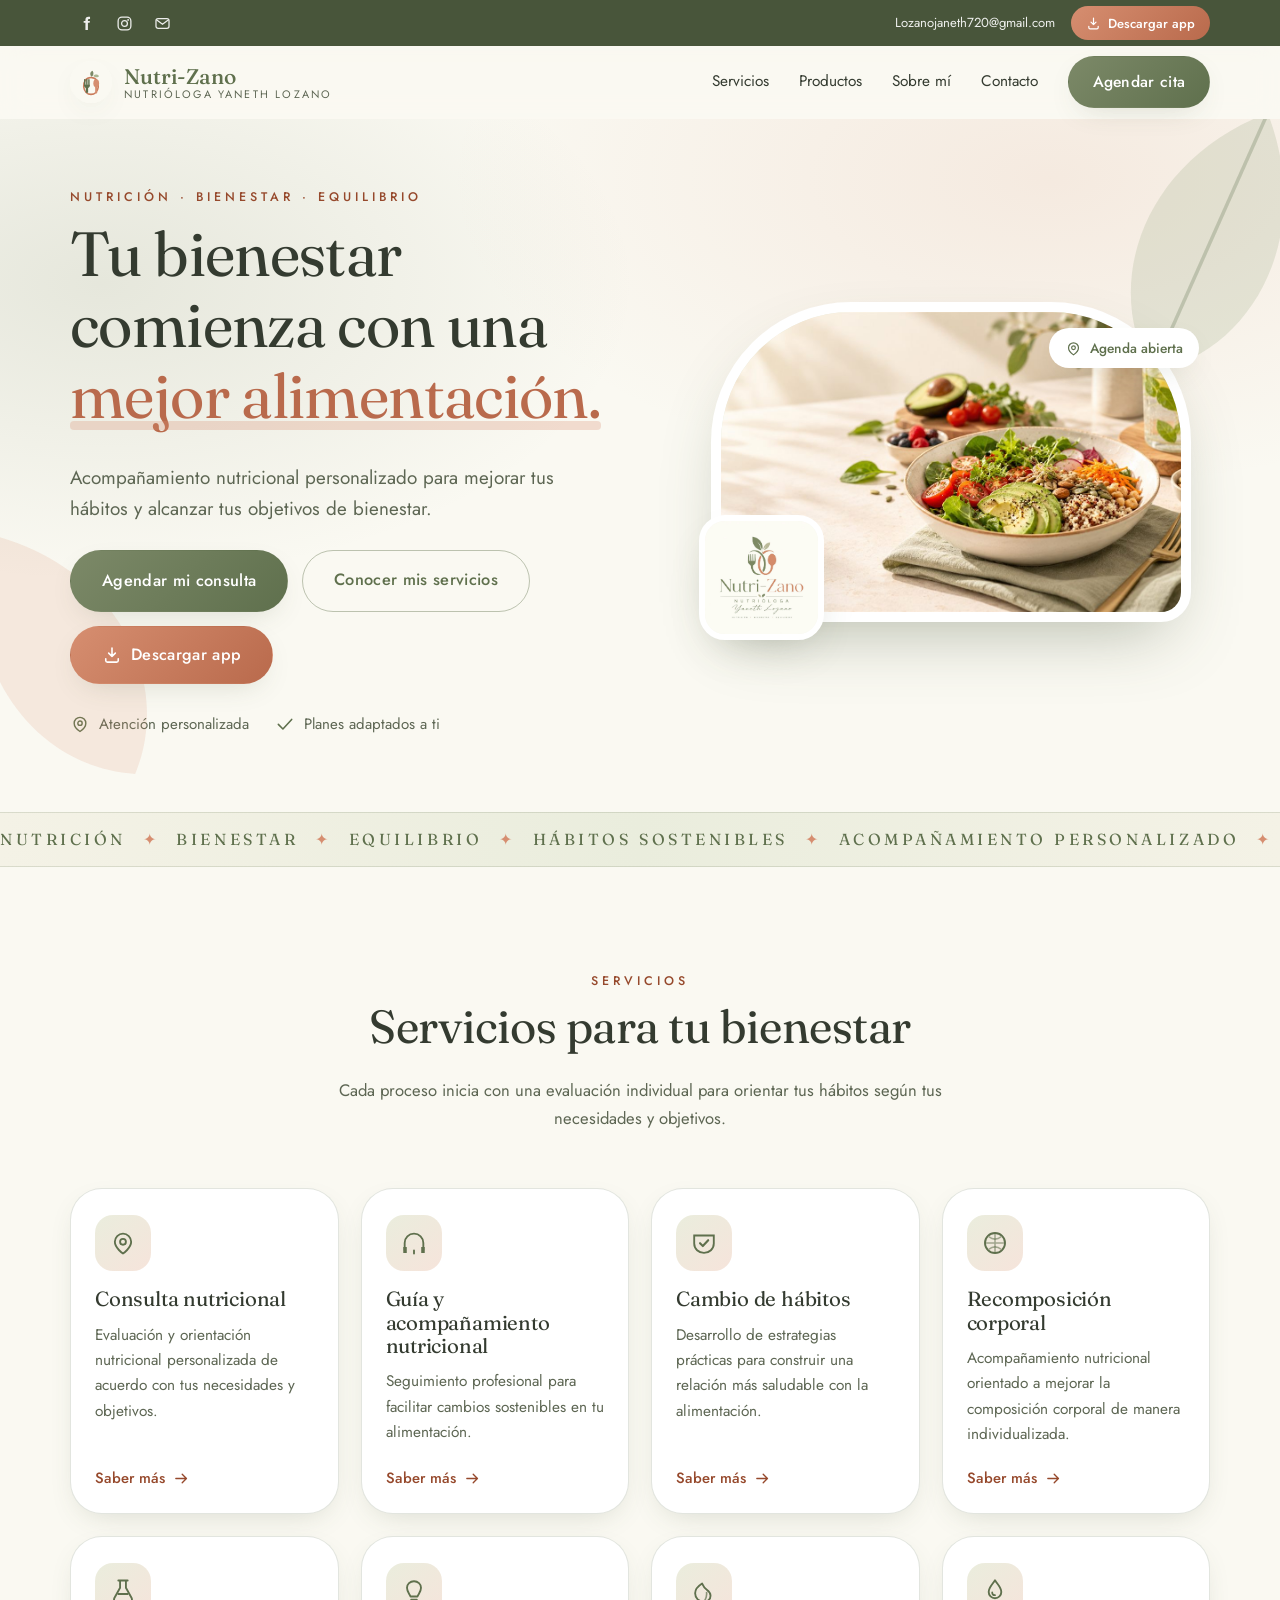
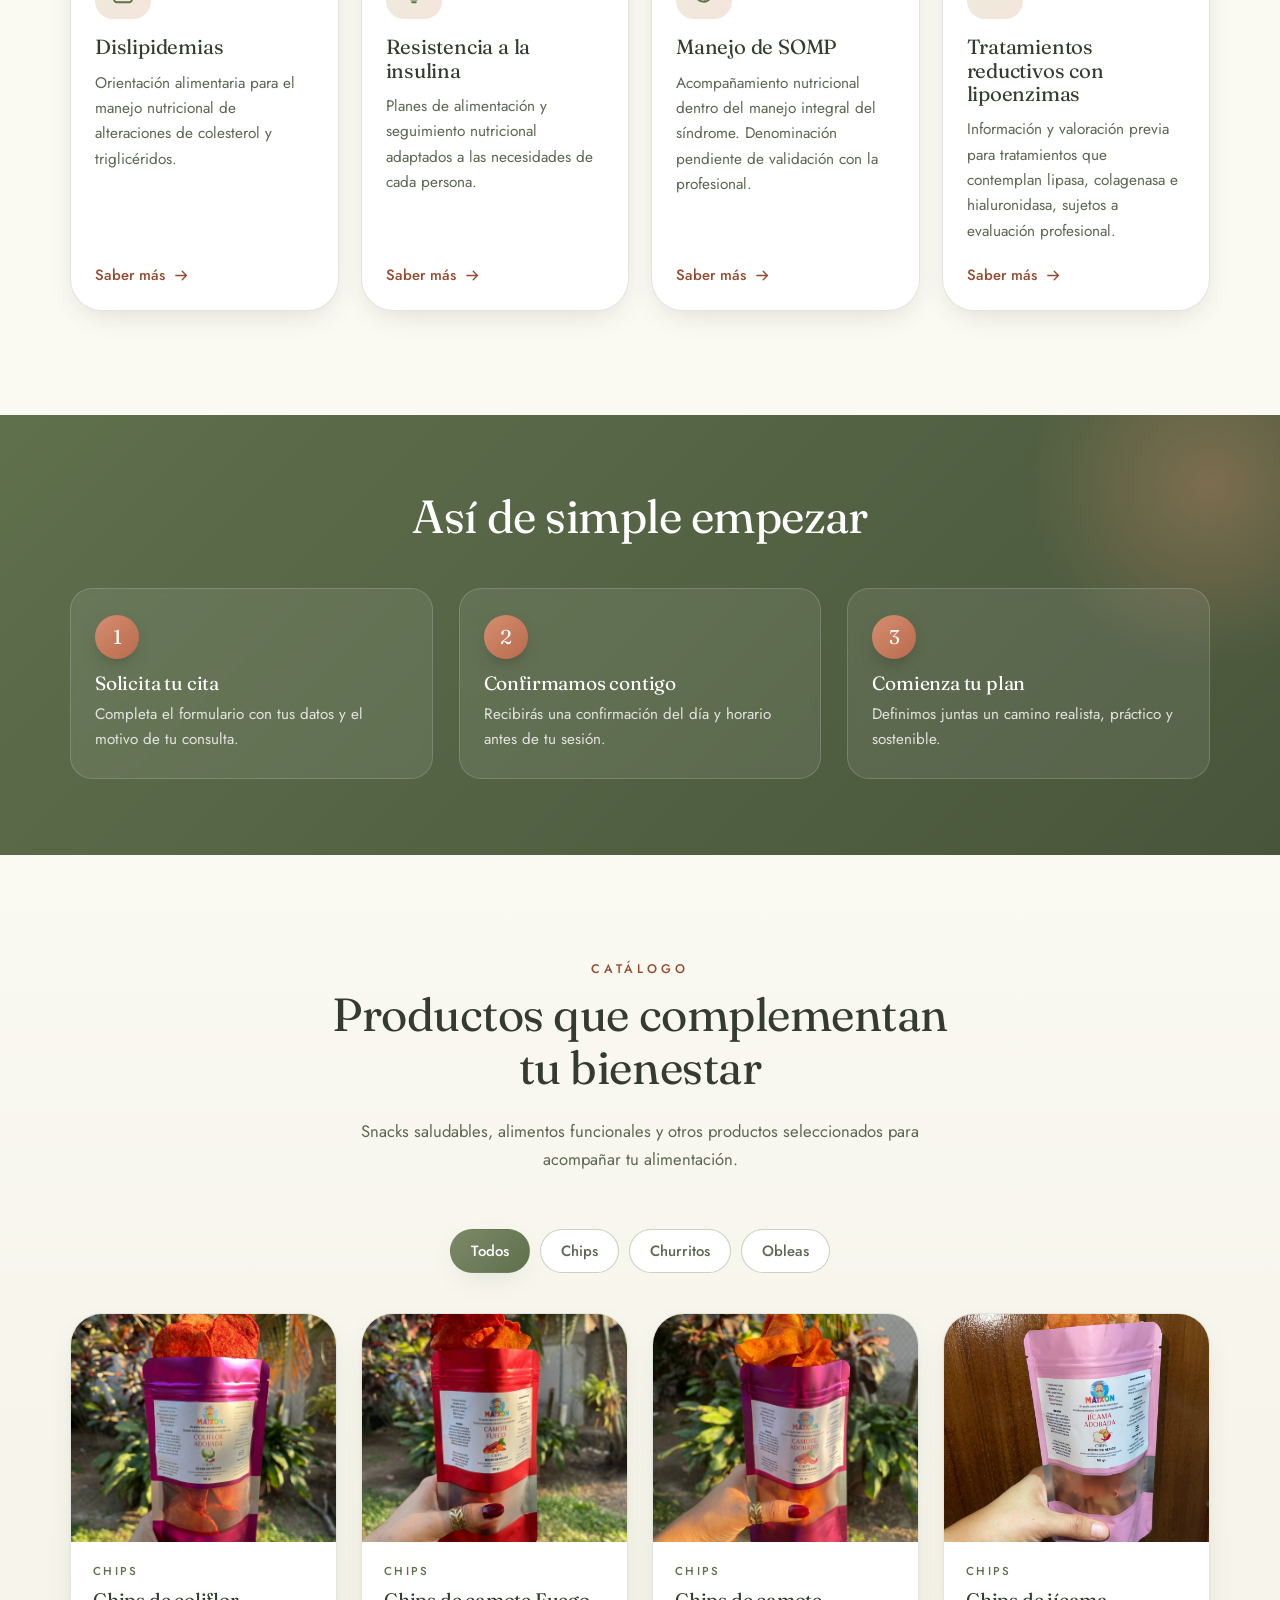
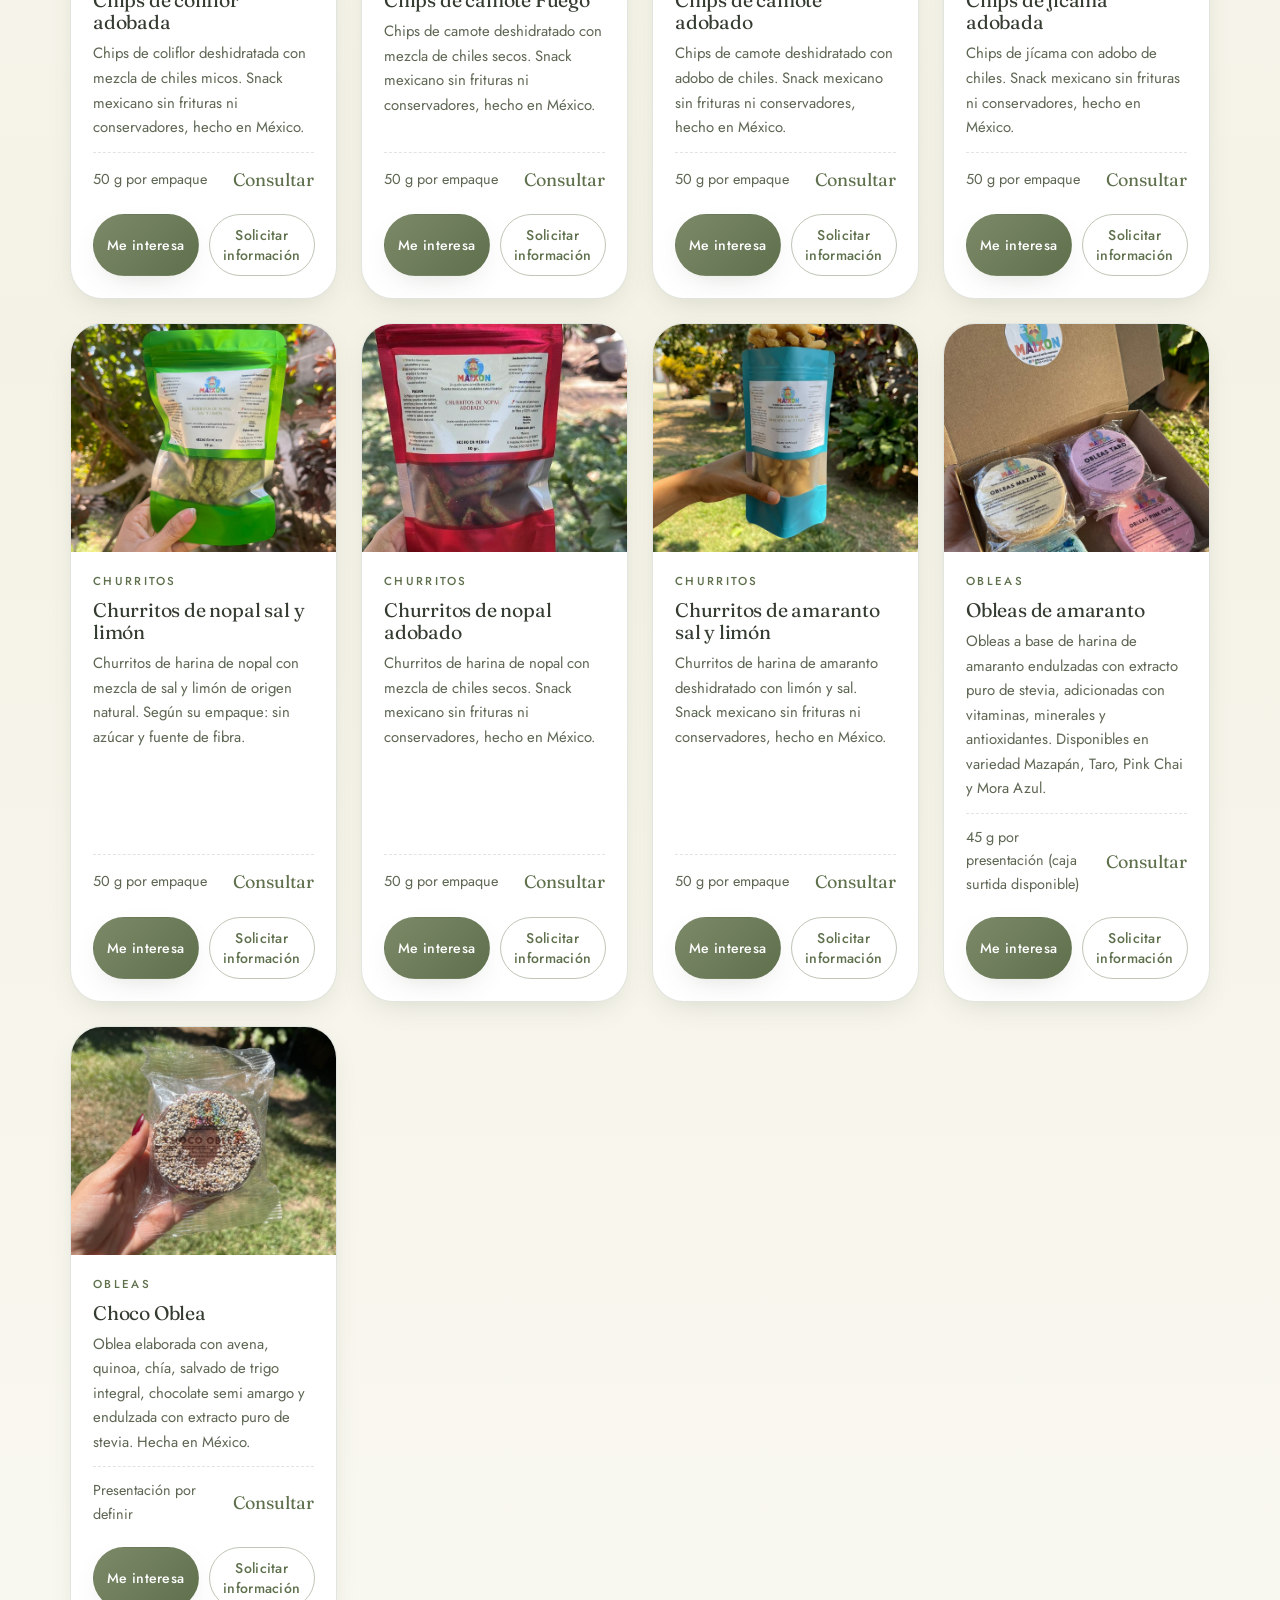
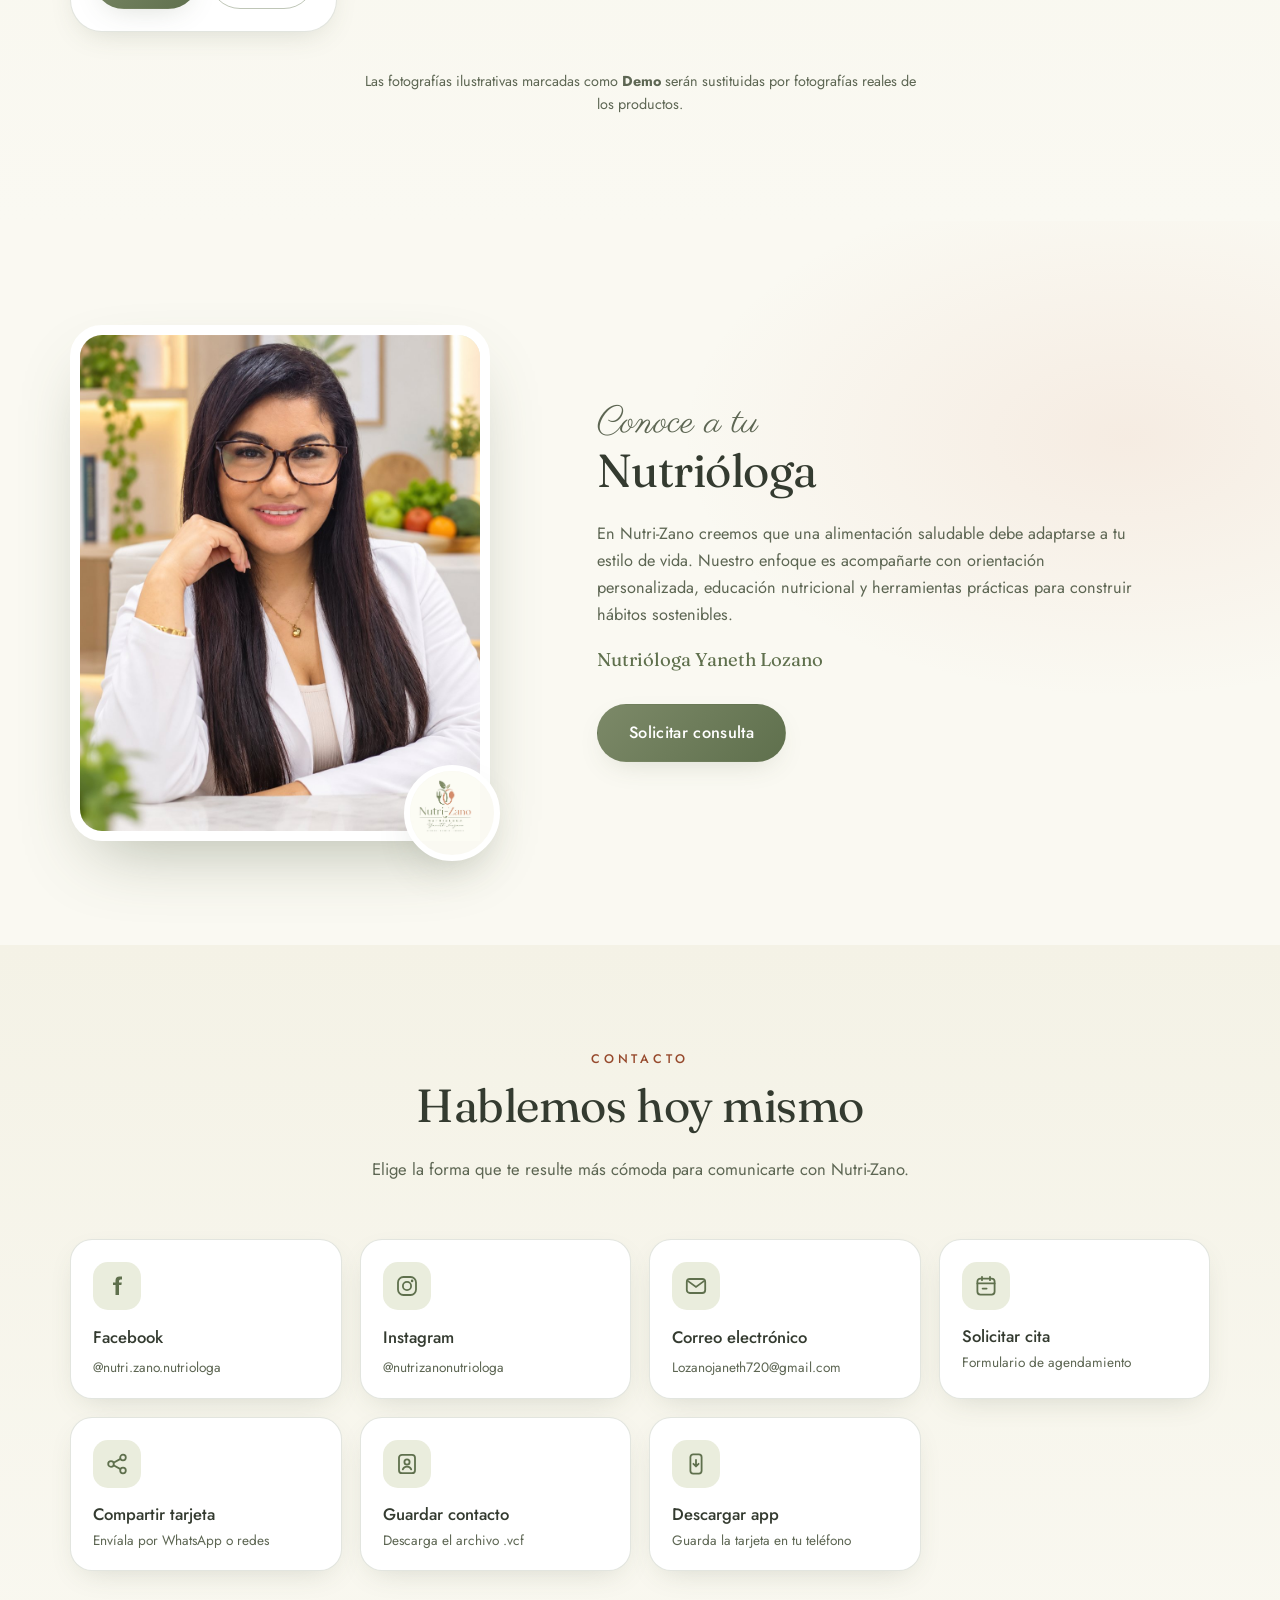
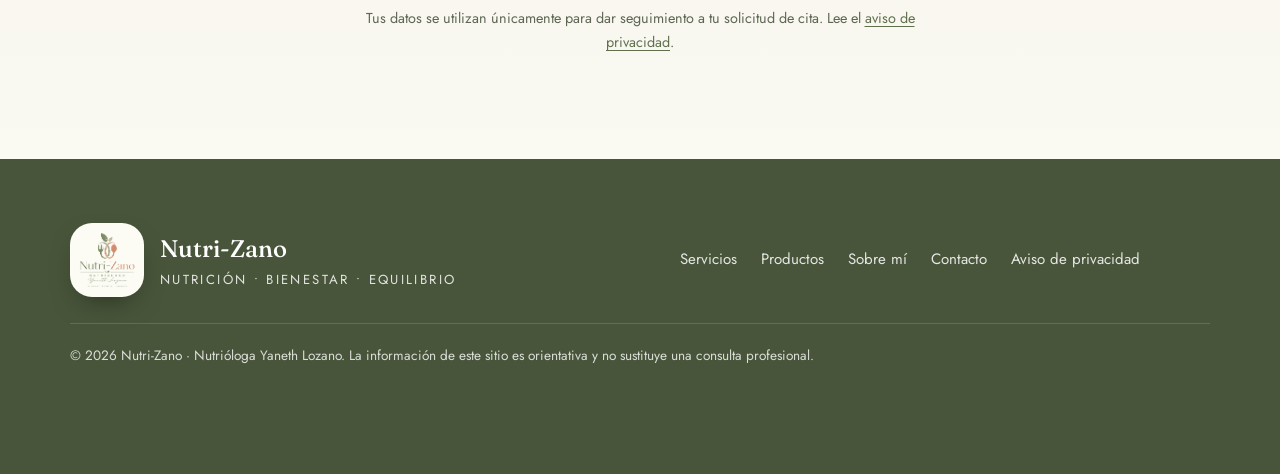
==== commit 57c74ec7: "Agregar boton destacado 'Descargar app' en la portada" ====
--- a/index.html
+++ b/index.html
@@ -128,6 +128,10 @@
           <div class="hero-acciones">
             <button class="btn btn-primary btn-lg" data-abrir-cita>Agendar mi consulta</button>
             <a class="btn btn-ghost btn-lg" href="#servicios">Conocer mis servicios</a>
+            <button class="btn btn-terracota btn-lg" data-instalar>
+              <svg viewBox="0 0 24 24" width="18" height="18" aria-hidden="true"><path d="M12 3.5v10.2m0 0 4-4m-4 4-4-4" fill="none" stroke="currentColor" stroke-width="1.9" stroke-linecap="round" stroke-linejoin="round"/><path d="M4.5 16.5v2a2 2 0 0 0 2 2h11a2 2 0 0 0 2-2v-2" fill="none" stroke="currentColor" stroke-width="1.9" stroke-linecap="round"/></svg>
+              Descargar app
+            </button>
           </div>
           <ul class="hero-datos" aria-label="Datos de la consulta">
             <li>
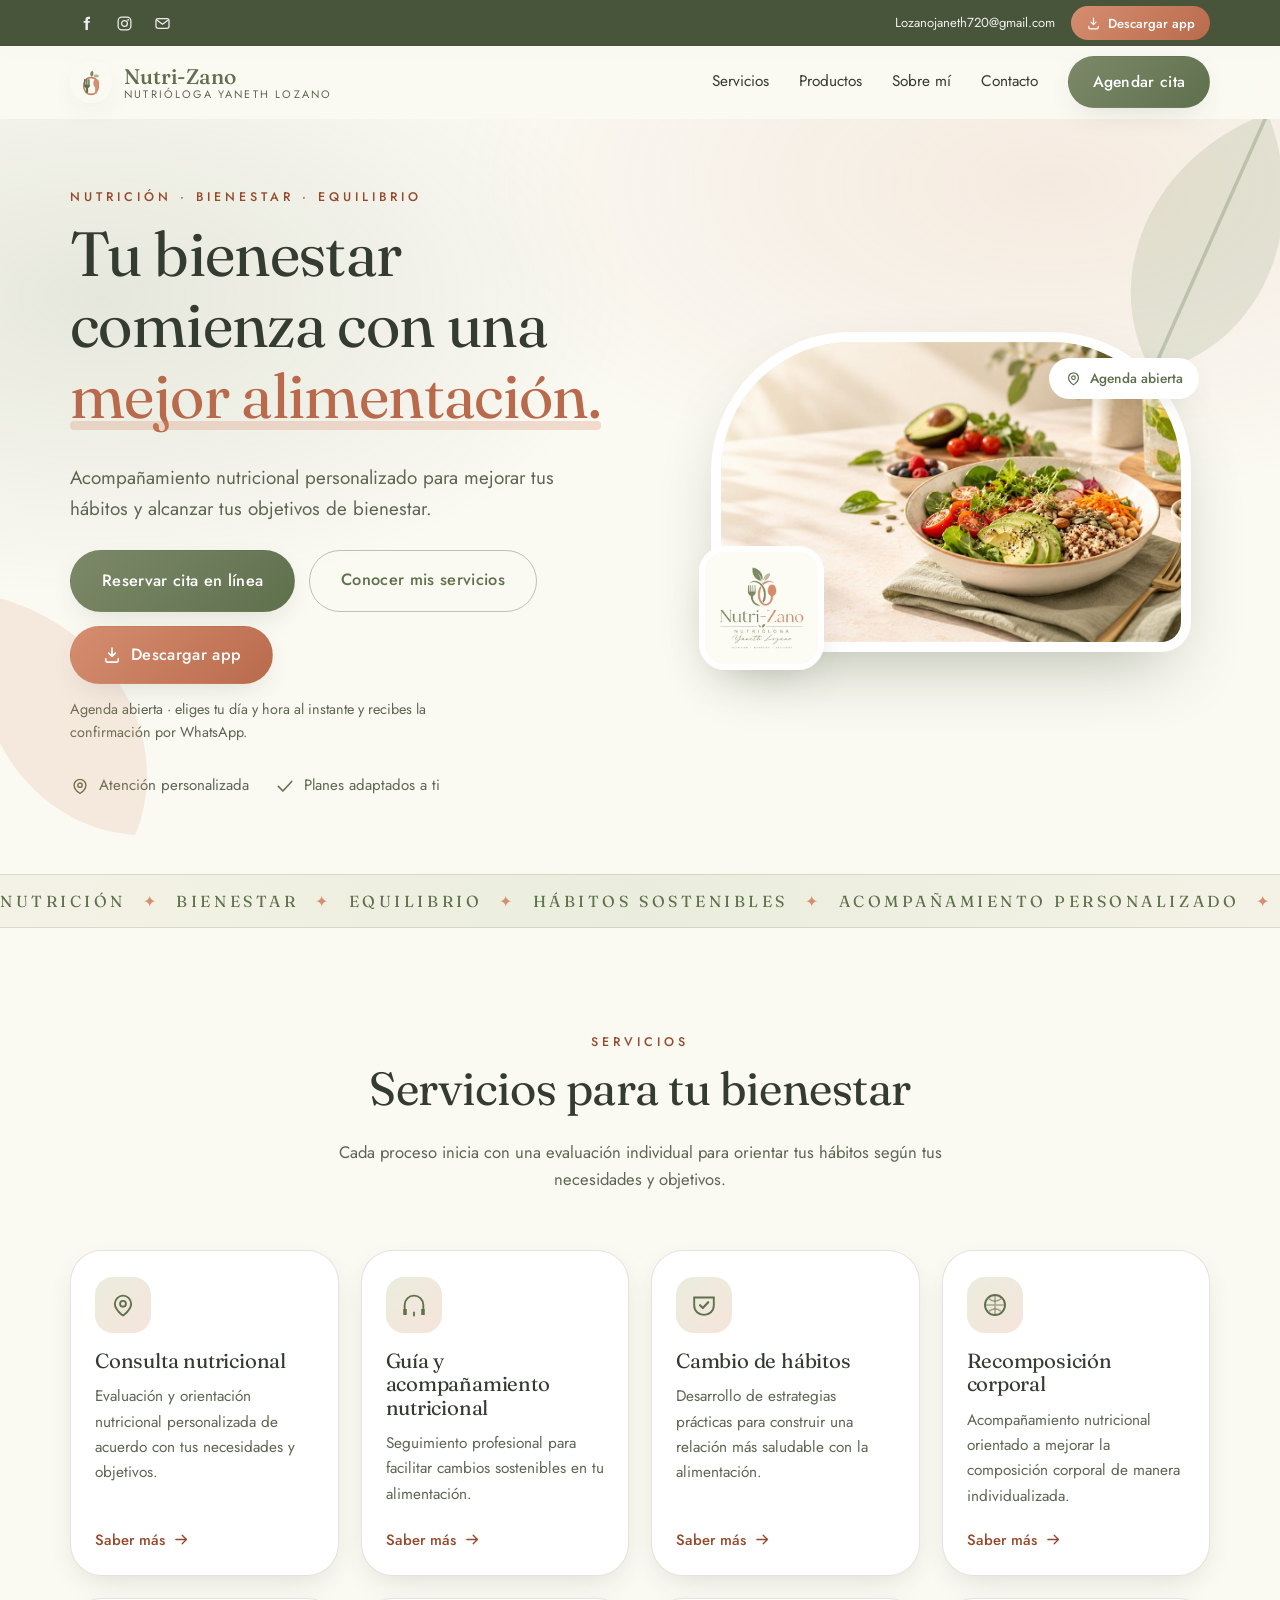
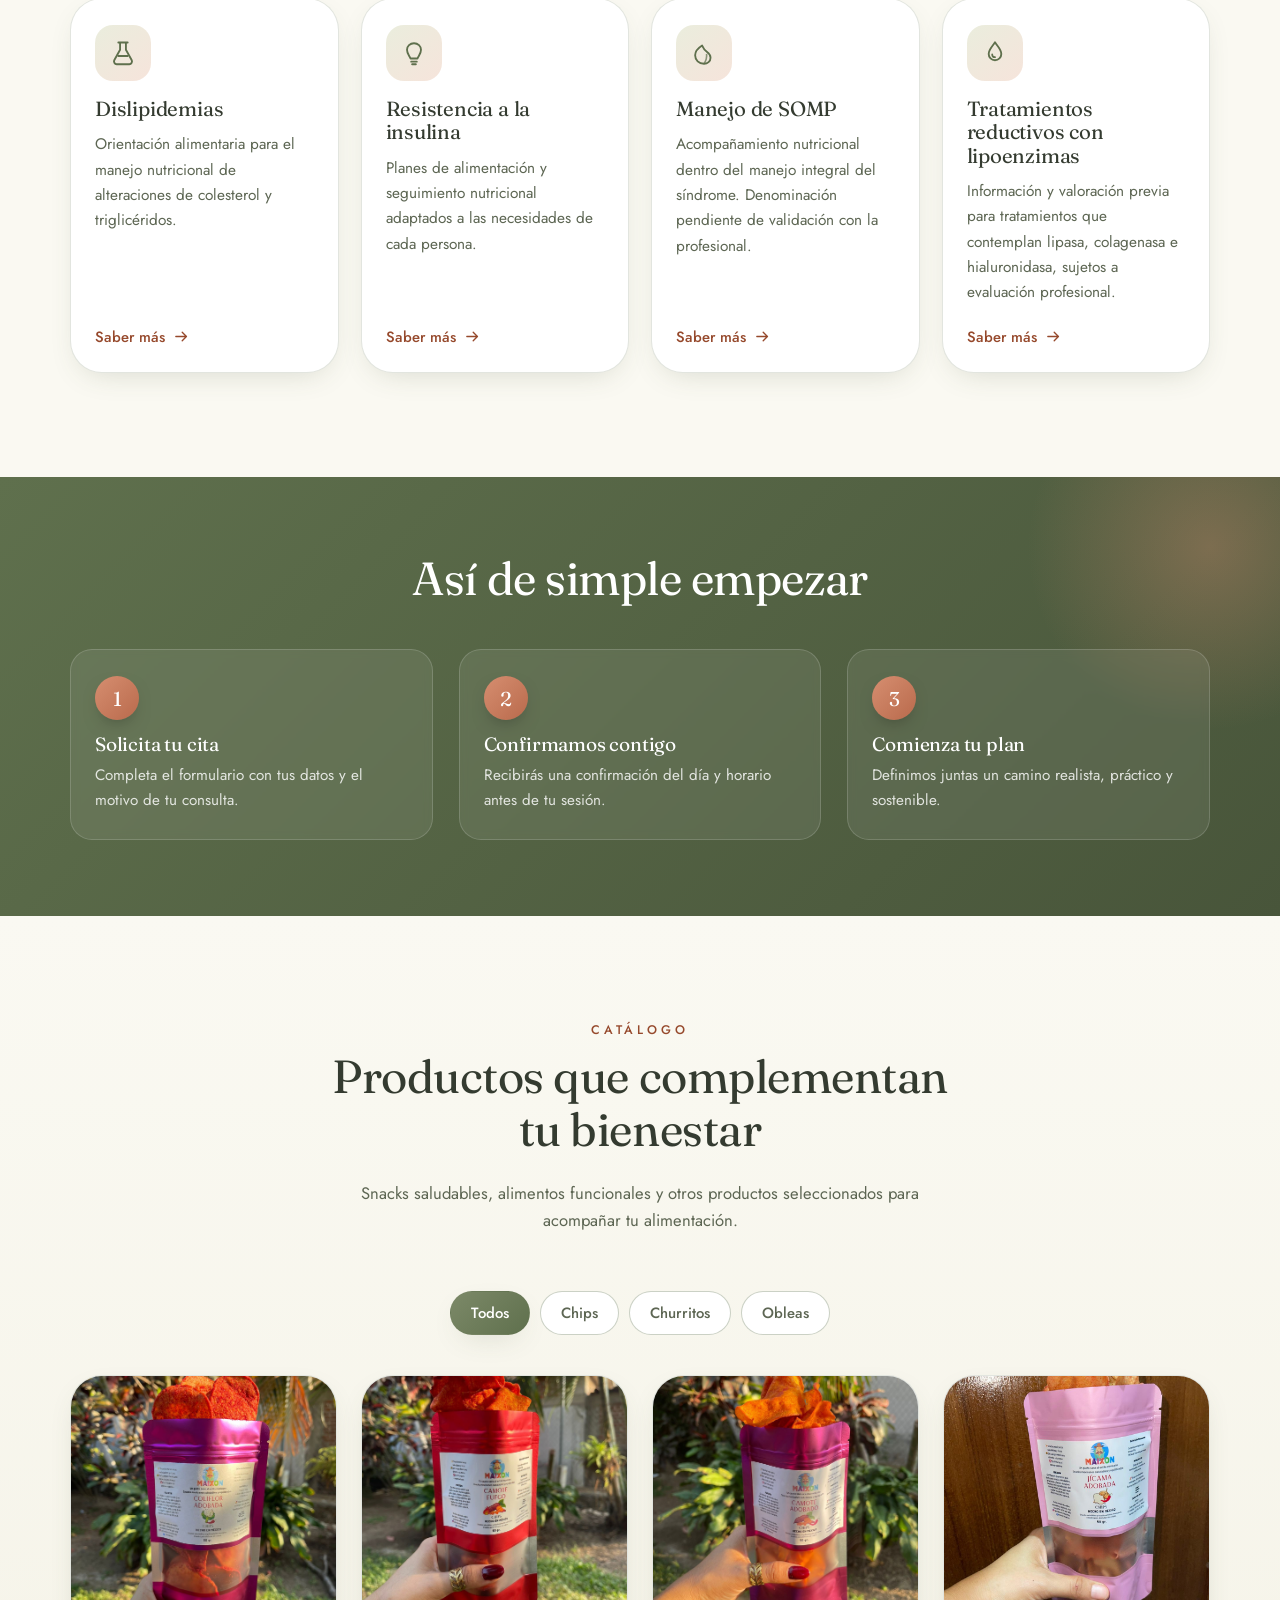
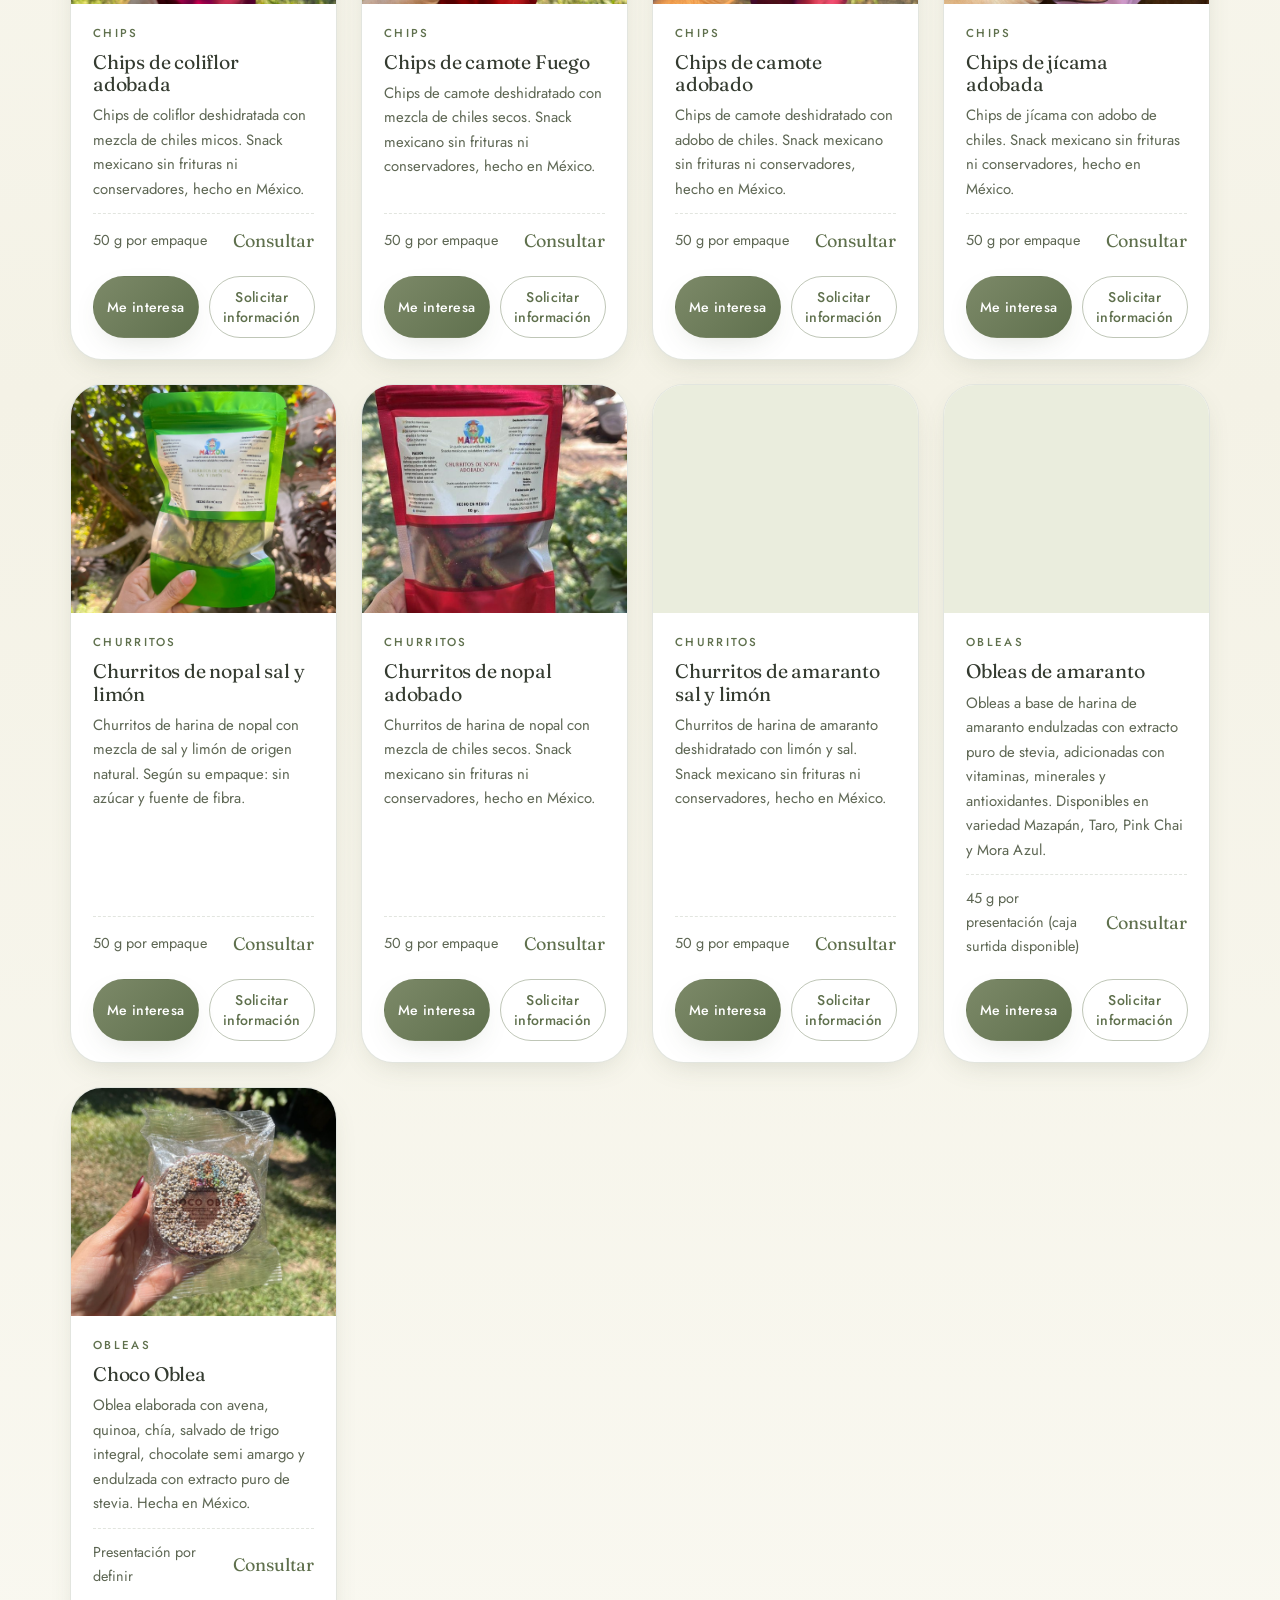
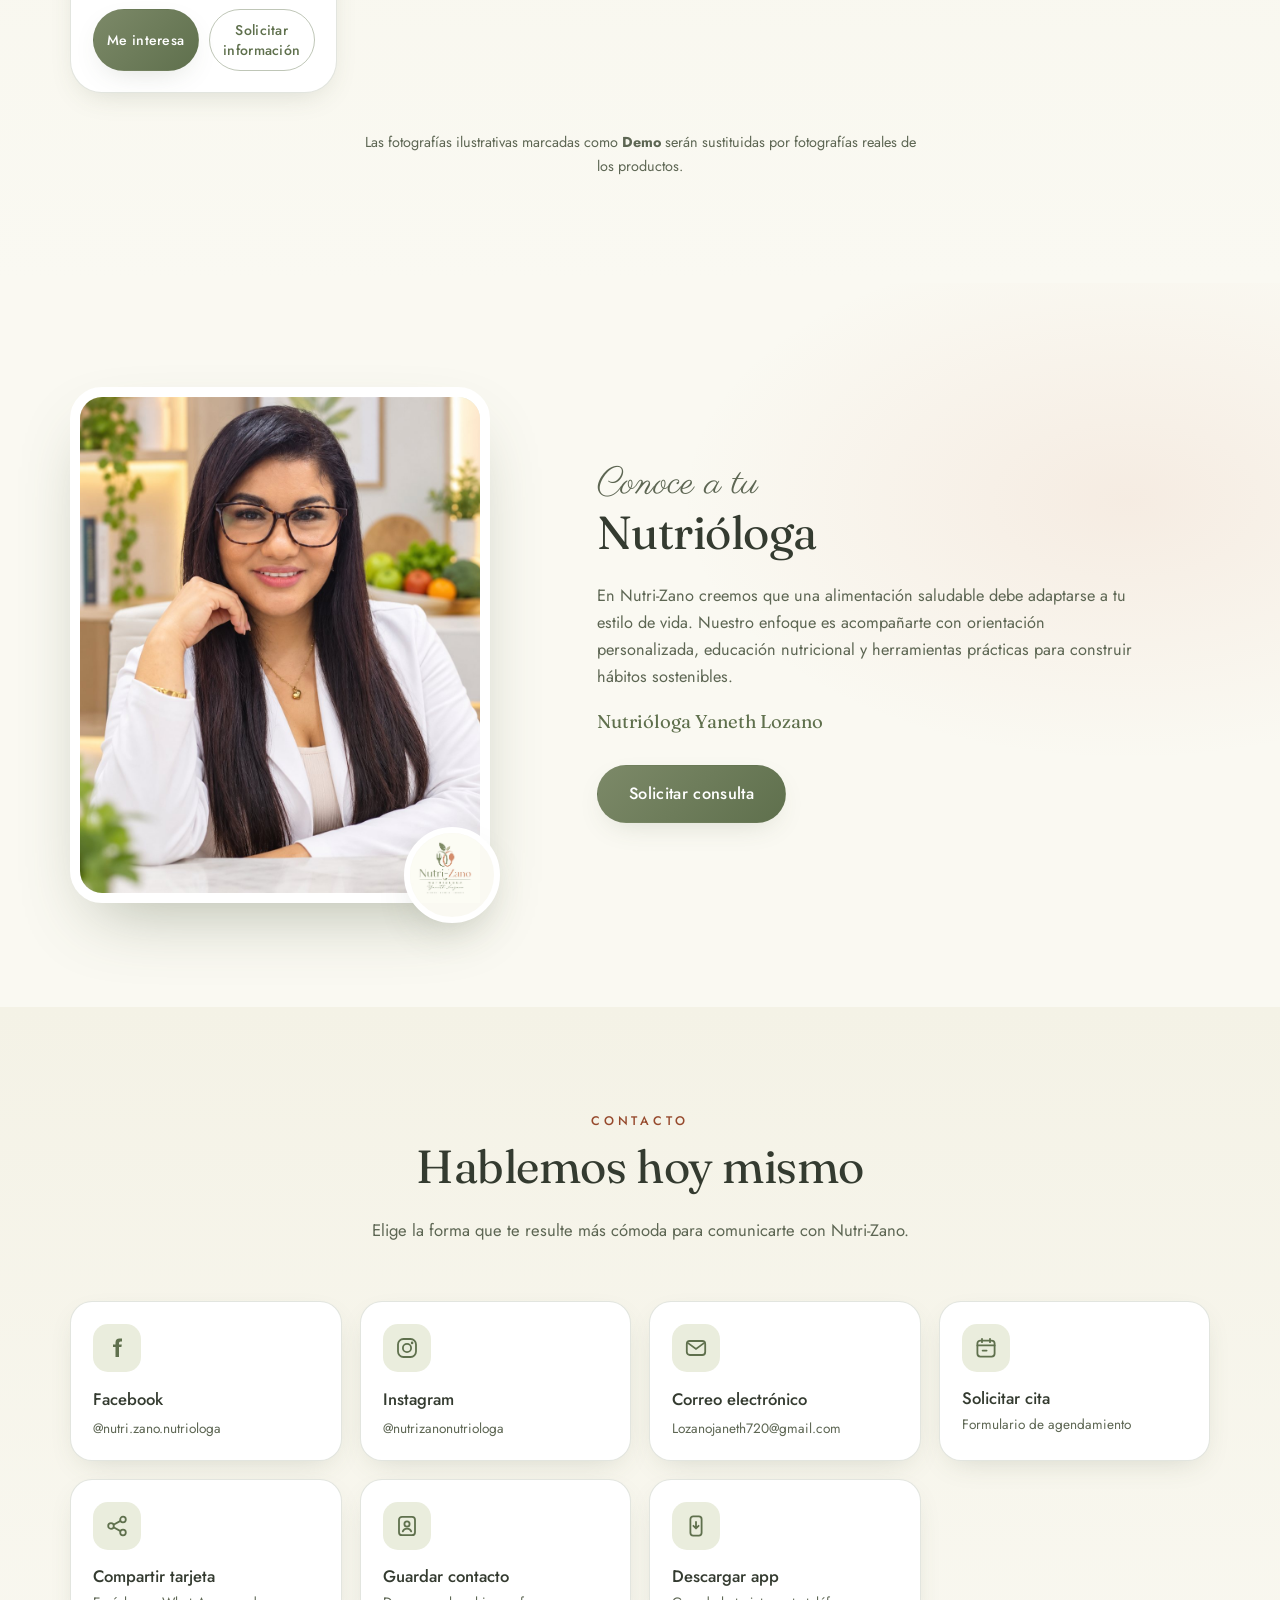
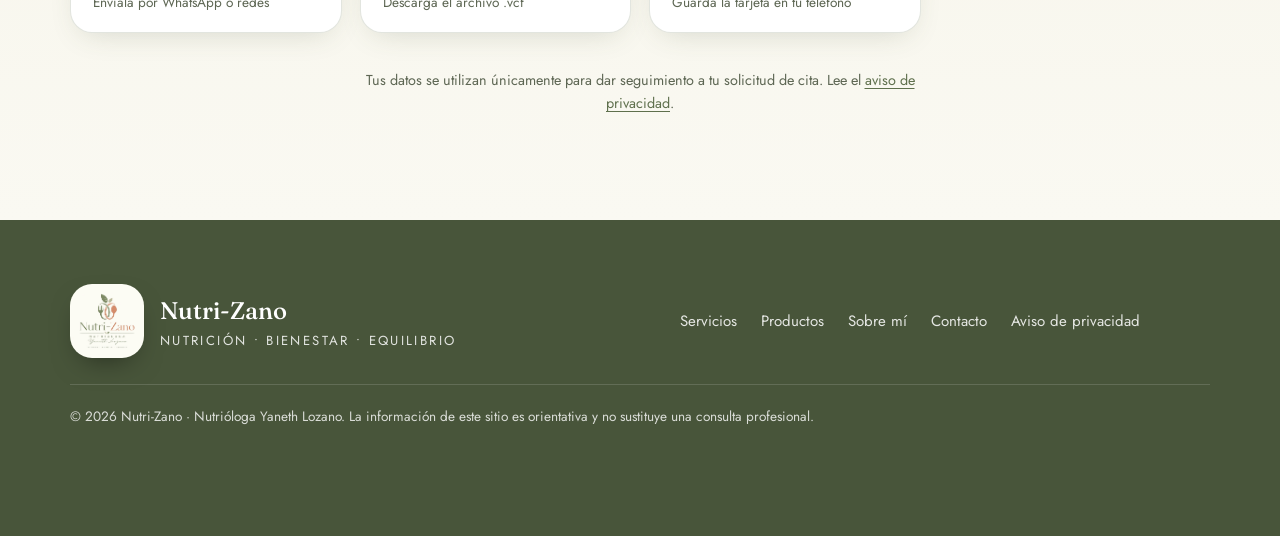
==== commit 9c4a30b3: "Integra el boton de reserva en linea con el sistema de citas" ====
--- a/index.html
+++ b/index.html
@@ -126,13 +126,16 @@
             tus objetivos de bienestar.
           </p>
           <div class="hero-acciones">
-            <button class="btn btn-primary btn-lg" data-abrir-cita>Agendar mi consulta</button>
+            <button class="btn btn-primary btn-lg" data-abrir-cita>Reservar cita en línea</button>
             <a class="btn btn-ghost btn-lg" href="#servicios">Conocer mis servicios</a>
             <button class="btn btn-terracota btn-lg" data-instalar>
               <svg viewBox="0 0 24 24" width="18" height="18" aria-hidden="true"><path d="M12 3.5v10.2m0 0 4-4m-4 4-4-4" fill="none" stroke="currentColor" stroke-width="1.9" stroke-linecap="round" stroke-linejoin="round"/><path d="M4.5 16.5v2a2 2 0 0 0 2 2h11a2 2 0 0 0 2-2v-2" fill="none" stroke="currentColor" stroke-width="1.9" stroke-linecap="round"/></svg>
               Descargar app
             </button>
           </div>
+          <p class="hero-nota-cita">
+            Agenda abierta · eliges tu día y hora al instante y recibes la confirmación por WhatsApp.
+          </p>
           <ul class="hero-datos" aria-label="Datos de la consulta">
             <li>
               <svg viewBox="0 0 24 24" aria-hidden="true"><path d="M12 21s-7-4.7-7-10a7 7 0 1 1 14 0c0 5.3-7 10-7 10Z" fill="none" stroke="currentColor" stroke-width="1.7"/><circle cx="12" cy="11" r="2.6" fill="none" stroke="currentColor" stroke-width="1.7"/></svg>
@@ -364,7 +367,7 @@
   <div class="cta-flotante" id="ctaFlotante">
     <button class="btn btn-primary" data-abrir-cita>
       <svg viewBox="0 0 24 24" aria-hidden="true"><rect x="3.4" y="4.6" width="17.2" height="16" rx="3" fill="none" stroke="currentColor" stroke-width="1.8"/><path d="M3.4 9.4h17.2M8 2.8v3.4M16 2.8v3.4" fill="none" stroke="currentColor" stroke-width="1.8" stroke-linecap="round"/></svg>
-      Agendar cita
+      Reservar cita
     </button>
   </div>
 
--- a/assets/css/styles.css
+++ b/assets/css/styles.css
@@ -515,6 +515,13 @@
   margin-top: 26px;
 }
 
+.hero-nota-cita {
+  margin: 14px 0 0;
+  color: var(--texto-suave);
+  font-size: 0.9rem;
+  max-width: 46ch;
+}
+
 .hero-datos {
   display: flex;
   flex-wrap: wrap;
